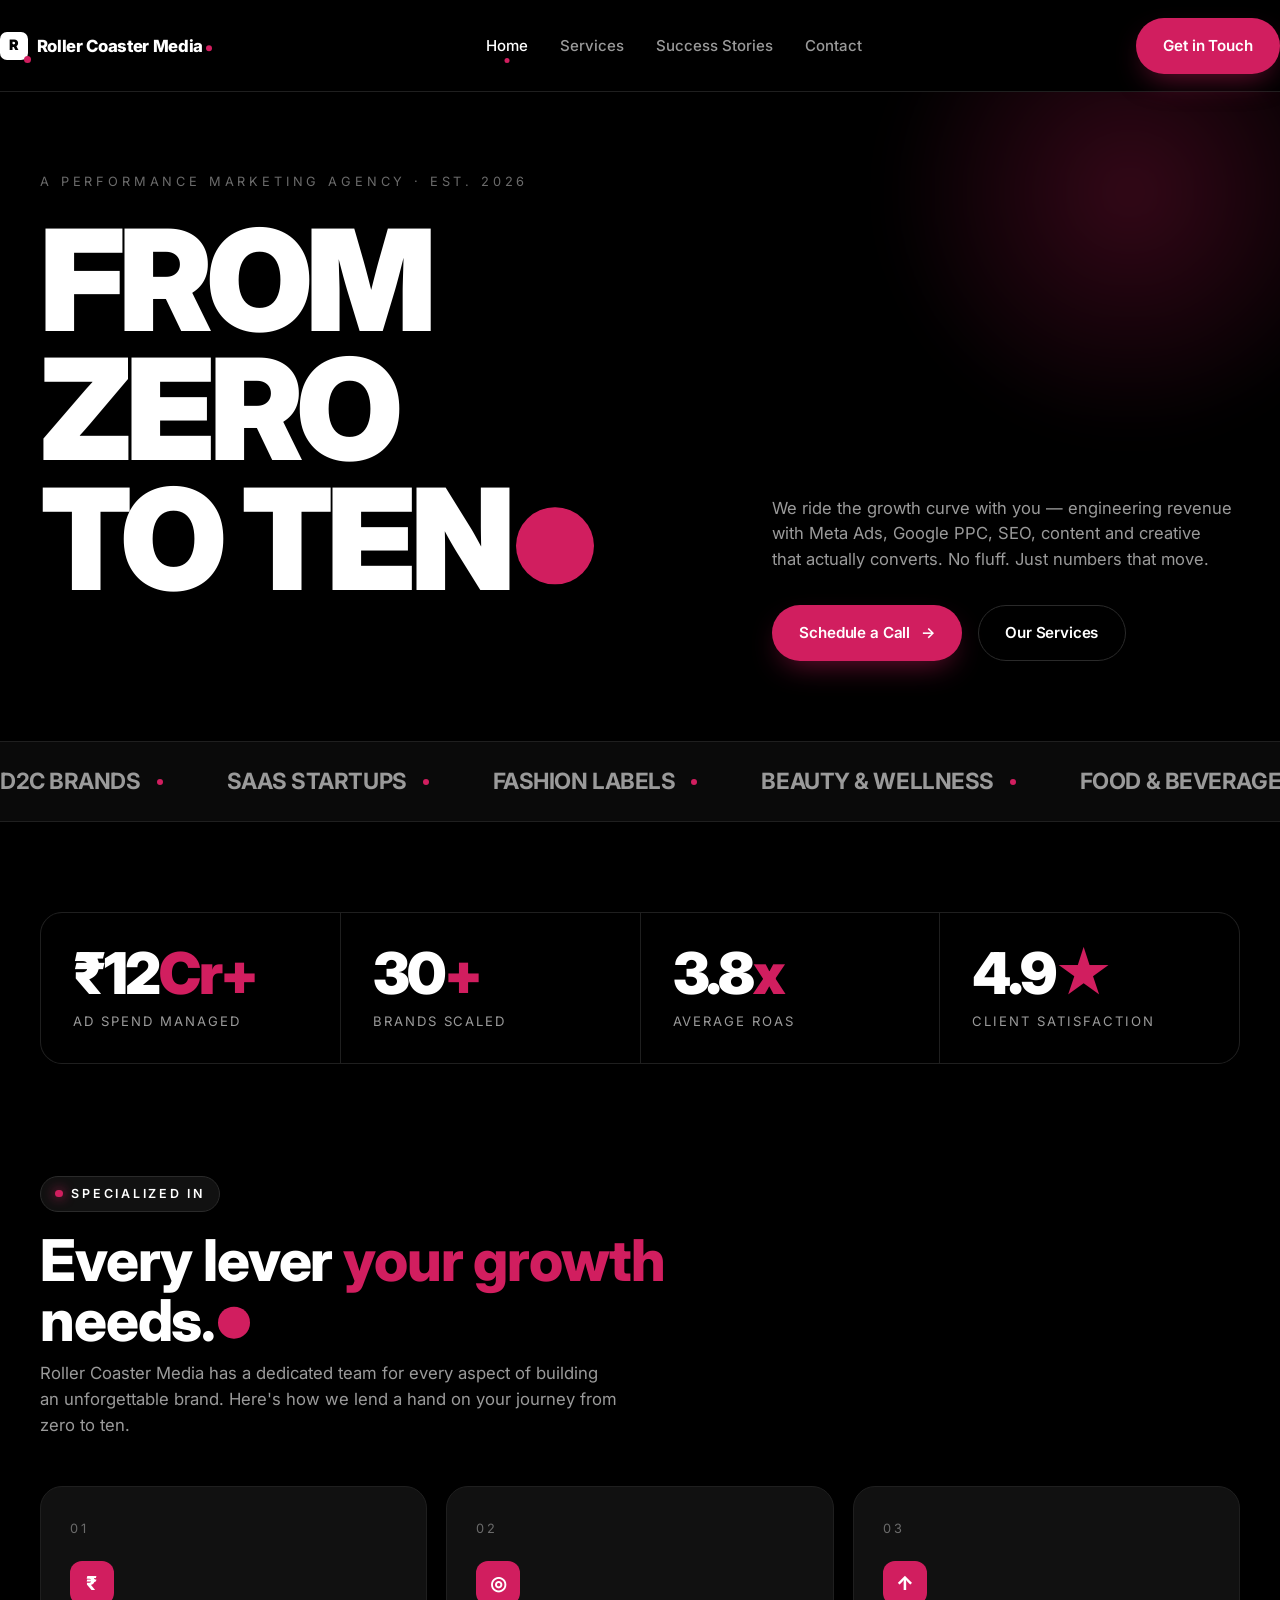
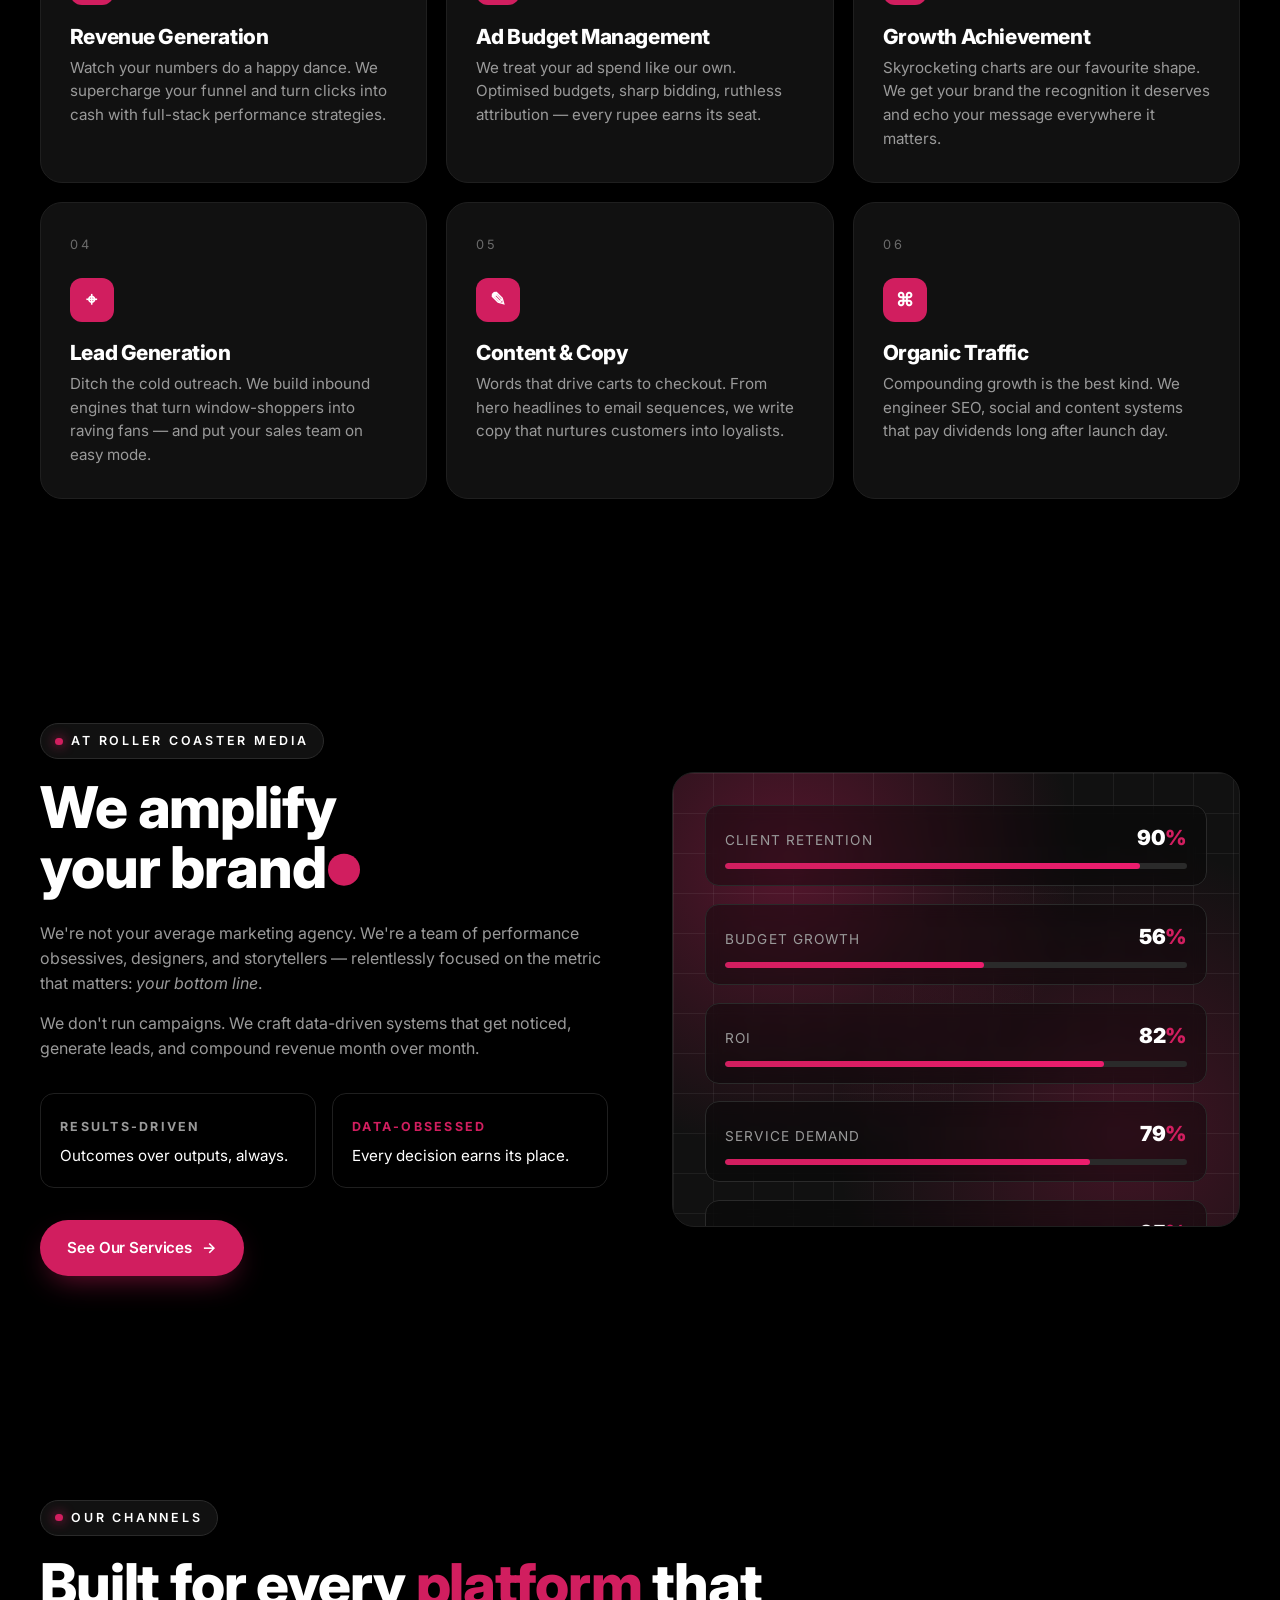
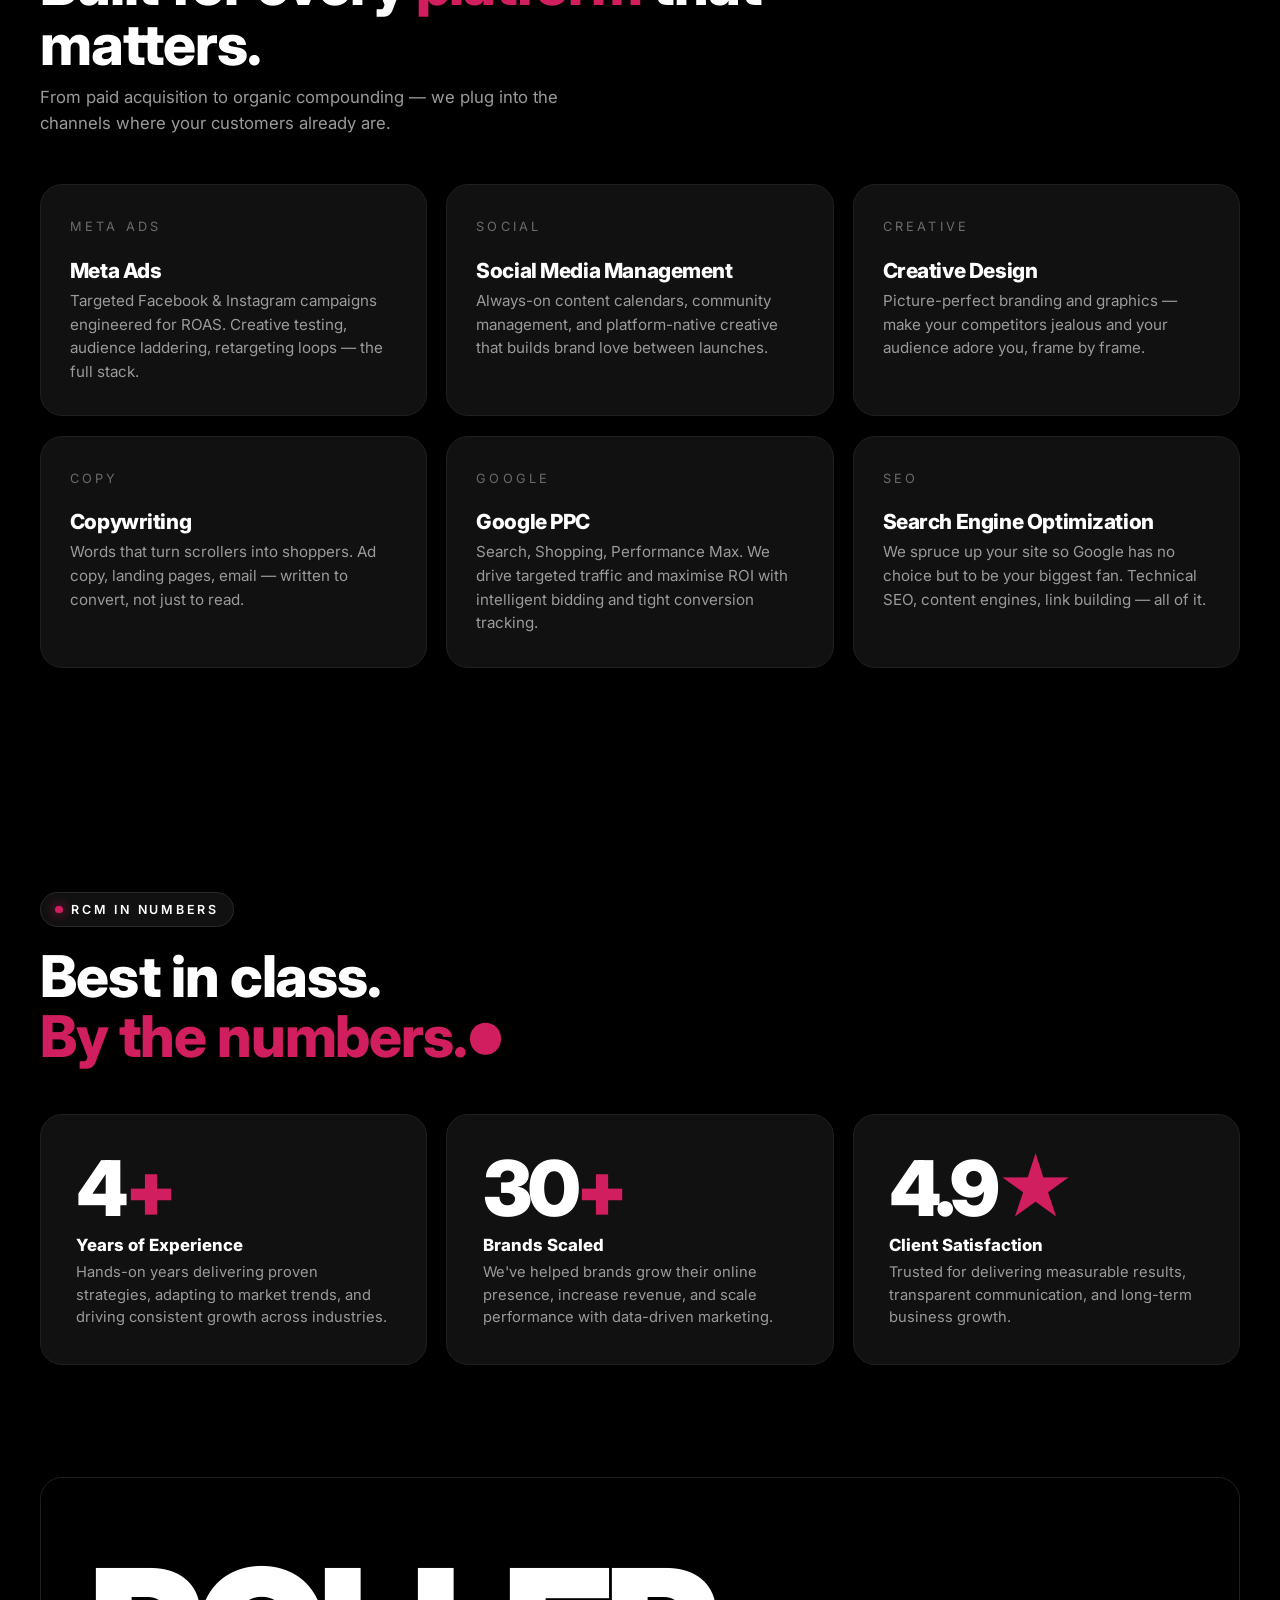
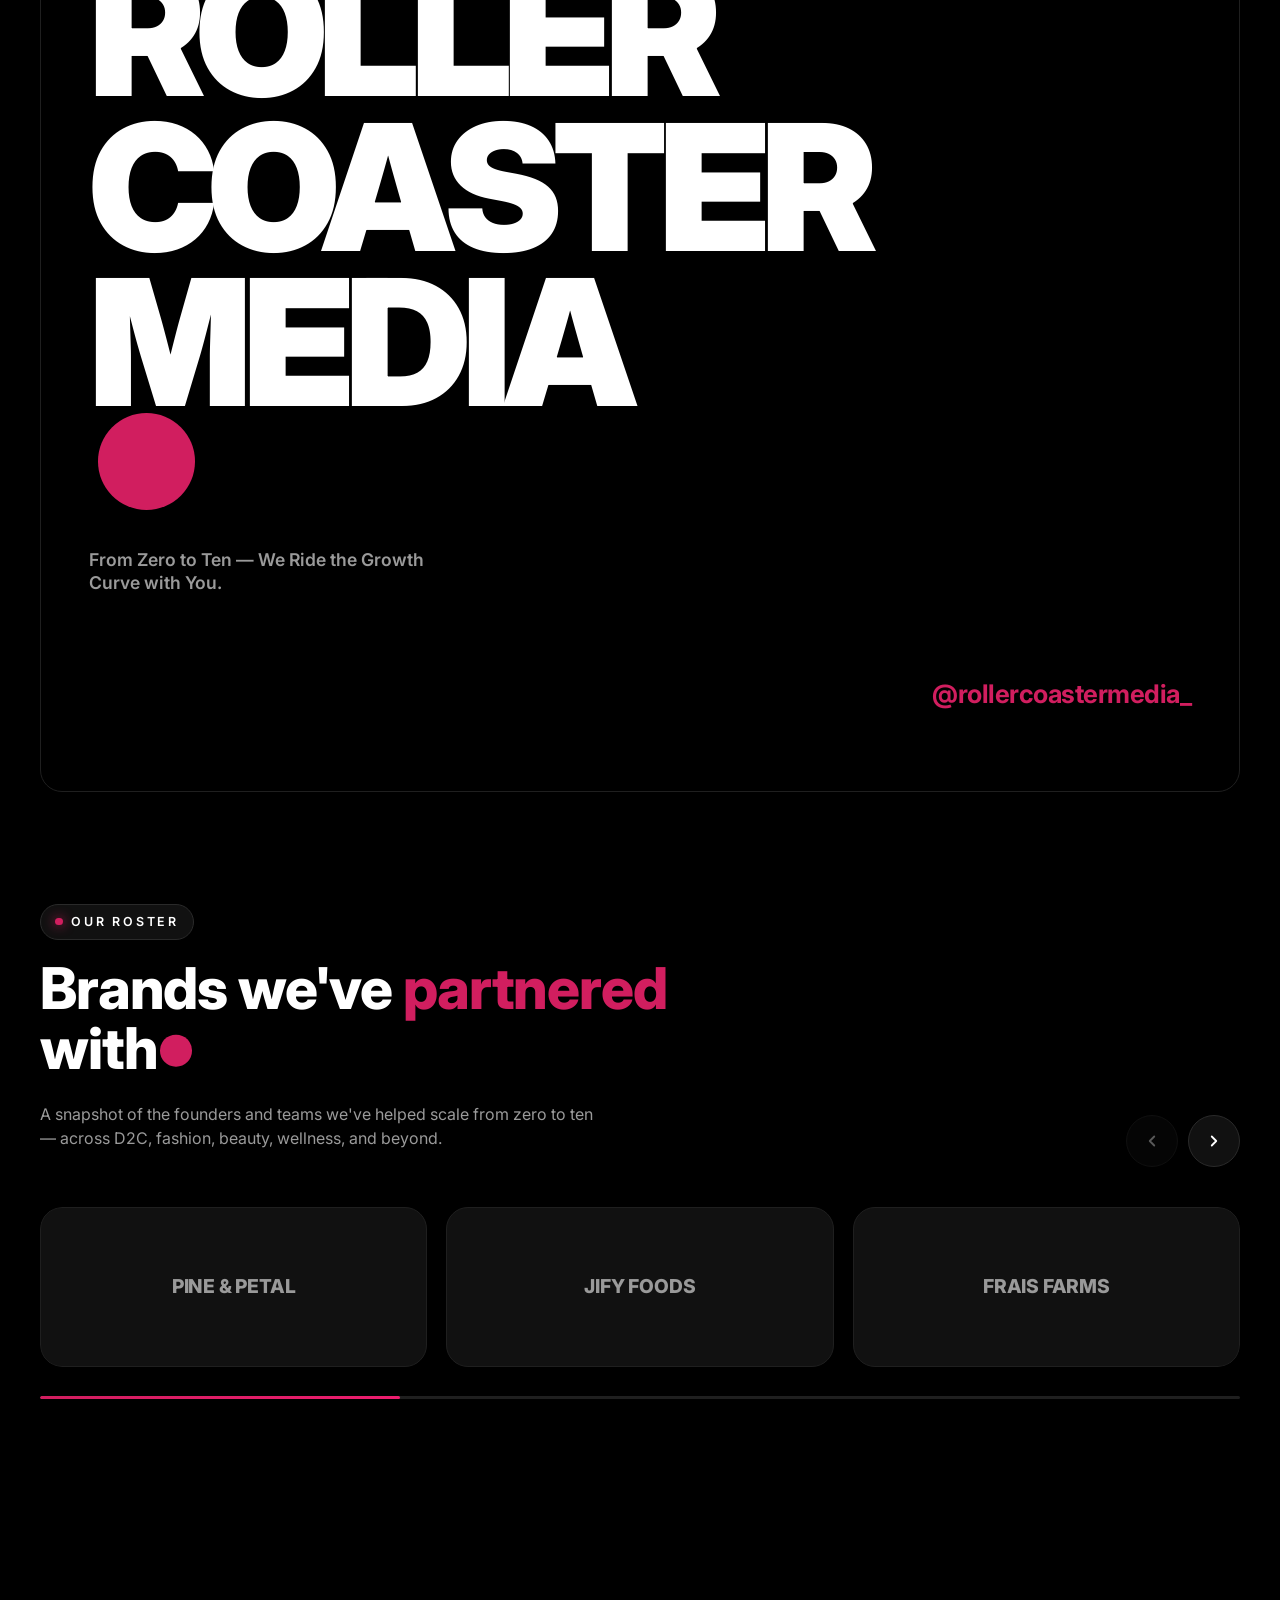
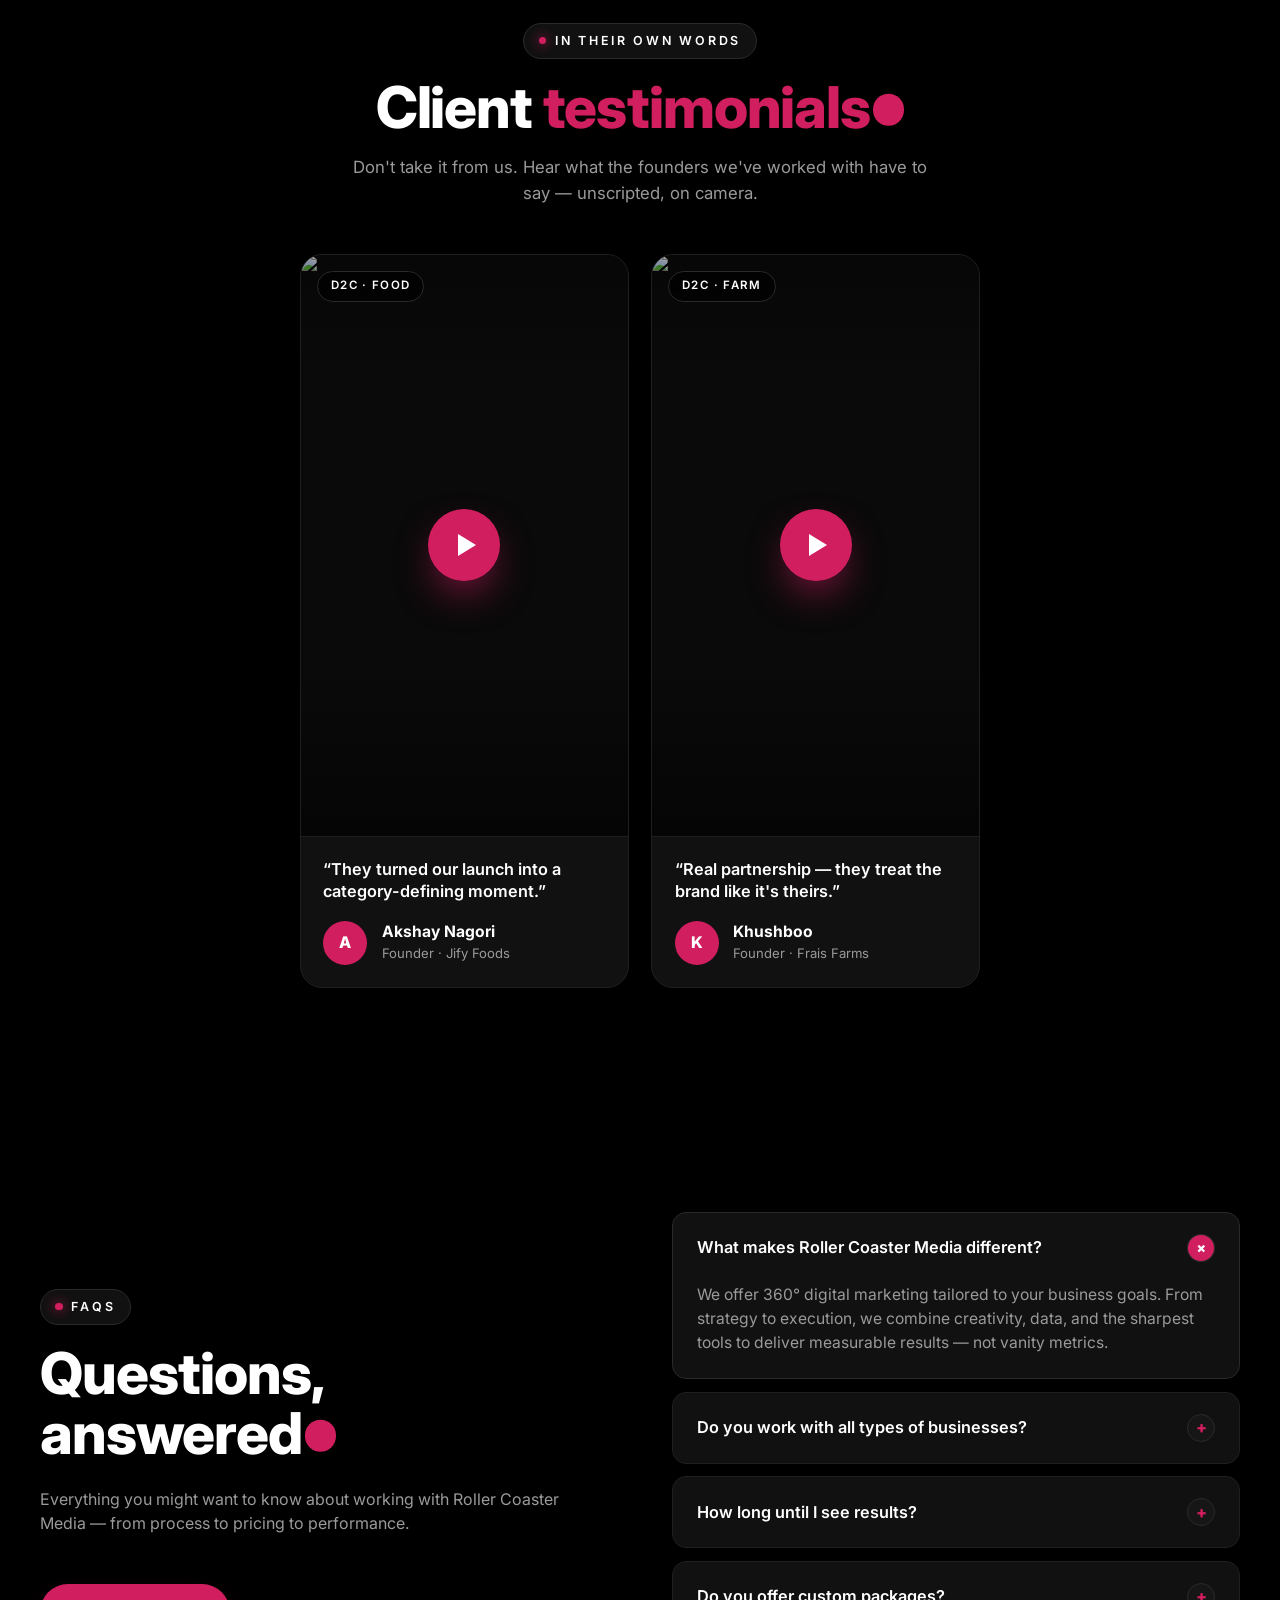
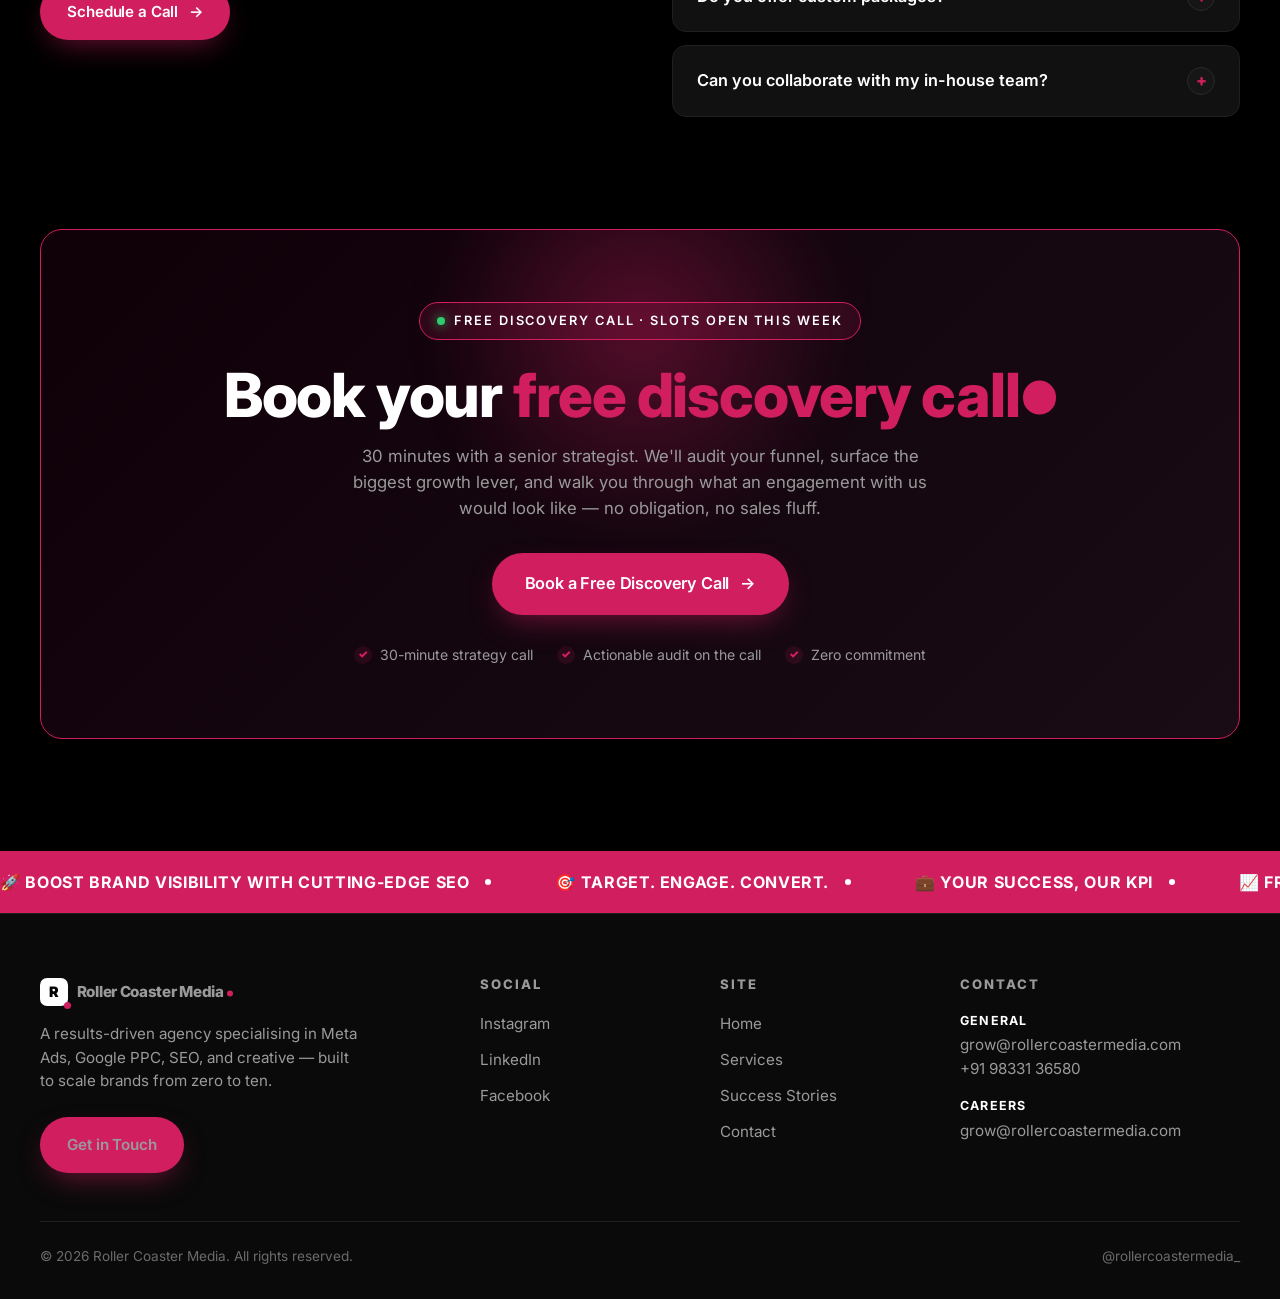
==== index.html @ 8459ca62 "Add files via upload" ====
<!DOCTYPE html>
<html lang="en">
<head>
<meta charset="UTF-8">
<meta name="viewport" content="width=device-width, initial-scale=1.0">
<link rel="icon" href="favicon.ico" sizes="any">
<link rel="icon" href="favicon.svg" type="image/svg+xml">
<link rel="icon" href="favicon-32.png" type="image/png" sizes="32x32">
<link rel="apple-touch-icon" href="apple-touch-icon.png">
<link rel="manifest" href="site.webmanifest">
<meta name="theme-color" content="#000000">
<title>Roller Coaster Media — From Zero to Ten. We Ride the Growth Curve with You.</title>
<meta name="description" content="Roller Coaster Media is a performance-led digital agency. We help brands scale from zero to ten with Meta Ads, Google PPC, SEO, content, and creative.">
<link rel="preconnect" href="https://fonts.googleapis.com">
<link rel="preconnect" href="https://fonts.gstatic.com" crossorigin>
<link href="https://fonts.googleapis.com/css2?family=Inter:wght@400;500;600;700;800;900&display=swap" rel="stylesheet">
<link rel="stylesheet" href="styles.css">
</head>
<body>

<!-- NAV -->
<header class="nav">
    <div class="container nav-inner">
        <a href="index.html" class="brand">
            <span class="mark">R</span>
            <span>Roller Coaster Media<span class="dot" style="background:var(--rcm-magenta);width:6px;height:6px;display:inline-block;border-radius:50%;margin-left:3px;vertical-align:baseline;"></span></span>
        </a>
        <ul class="nav-links">
            <li><a href="index.html" class="active">Home</a></li>
            <li><a href="services.html">Services</a></li>
            <li><a href="blogs.html">Success Stories</a></li>
            <li><a href="contact.html">Contact</a></li>
        </ul>
        <div class="nav-cta">
            <a href="contact.html" class="btn btn-primary">Get in Touch</a>
            <button class="menu-toggle" aria-label="Open menu">
                <svg width="20" height="20" viewBox="0 0 24 24" fill="none" stroke="currentColor" stroke-width="2.2"><path d="M4 7h16M4 12h16M4 17h16"/></svg>
            </button>
        </div>
    </div>
</header>

<!-- HERO -->
<section class="hero">
    <div class="container">
        <p class="hero-tag">A performance marketing agency · est. 2026</p>
        <div class="hero-grid">
            <div>
                <h1>
                    <span class="line">From Zero</span>
                    <span class="line">To Ten<span class="dot"></span></span>
                </h1>
            </div>
            <div>
                <p class="sub">We ride the growth curve with you — engineering revenue with Meta Ads, Google PPC, SEO, content and creative that actually converts. No fluff. Just numbers that move.</p>
                <div class="hero-actions">
                    <a href="contact.html" class="btn btn-primary">Schedule a Call <span class="arrow">→</span></a>
                    <a href="services.html" class="btn btn-ghost">Our Services</a>
                </div>
            </div>
        </div>
    </div>
</section>

<!-- TRUST MARQUEE -->
<div class="marquee">
    <div class="marquee-track">
        <span class="marquee-item">D2C BRANDS</span>
        <span class="marquee-item">SAAS STARTUPS</span>
        <span class="marquee-item">FASHION LABELS</span>
        <span class="marquee-item">BEAUTY & WELLNESS</span>
        <span class="marquee-item">FOOD & BEVERAGE</span>
        <span class="marquee-item">EDTECH</span>
        <span class="marquee-item">FINTECH</span>
        <span class="marquee-item">D2C BRANDS</span>
        <span class="marquee-item">SAAS STARTUPS</span>
        <span class="marquee-item">FASHION LABELS</span>
        <span class="marquee-item">BEAUTY & WELLNESS</span>
        <span class="marquee-item">FOOD & BEVERAGE</span>
        <span class="marquee-item">EDTECH</span>
        <span class="marquee-item">FINTECH</span>
    </div>
</div>

<!-- STAT STRIP -->
<section style="padding-top: clamp(4rem,7vw,6rem); padding-bottom: 0;">
    <div class="container">
        <div class="stats reveal">
            <div class="stat">
                <div class="n">₹12<span class="accent">Cr+</span></div>
                <div class="l">Ad Spend Managed</div>
            </div>
            <div class="stat">
                <div class="n">30<span class="accent">+</span></div>
                <div class="l">Brands Scaled</div>
            </div>
            <div class="stat">
                <div class="n">3.8<span class="accent">x</span></div>
                <div class="l">Average ROAS</div>
            </div>
            <div class="stat">
                <div class="n">4.9<span class="accent">★</span></div>
                <div class="l">Client Satisfaction</div>
            </div>
        </div>
    </div>
</section>

<!-- WHAT WE DO -->
<section>
    <div class="container">
        <div class="section-head reveal">
            <span class="eyebrow">Specialized In</span>
            <h2 style="margin-top: 1.2rem;">Every lever <span class="accent">your growth</span> needs.<span class="dot"></span></h2>
            <p>Roller Coaster Media has a dedicated team for every aspect of building an unforgettable brand. Here's how we lend a hand on your journey from zero to ten.</p>
        </div>
        <div class="cards">
            <div class="card reveal">
                <span class="num">01</span>
                <div class="icon">₹</div>
                <h3>Revenue Generation</h3>
                <p>Watch your numbers do a happy dance. We supercharge your funnel and turn clicks into cash with full-stack performance strategies.</p>
            </div>
            <div class="card reveal">
                <span class="num">02</span>
                <div class="icon">◎</div>
                <h3>Ad Budget Management</h3>
                <p>We treat your ad spend like our own. Optimised budgets, sharp bidding, ruthless attribution — every rupee earns its seat.</p>
            </div>
            <div class="card reveal">
                <span class="num">03</span>
                <div class="icon">↑</div>
                <h3>Growth Achievement</h3>
                <p>Skyrocketing charts are our favourite shape. We get your brand the recognition it deserves and echo your message everywhere it matters.</p>
            </div>
            <div class="card reveal">
                <span class="num">04</span>
                <div class="icon">⌖</div>
                <h3>Lead Generation</h3>
                <p>Ditch the cold outreach. We build inbound engines that turn window-shoppers into raving fans — and put your sales team on easy mode.</p>
            </div>
            <div class="card reveal">
                <span class="num">05</span>
                <div class="icon">✎</div>
                <h3>Content & Copy</h3>
                <p>Words that drive carts to checkout. From hero headlines to email sequences, we write copy that nurtures customers into loyalists.</p>
            </div>
            <div class="card reveal">
                <span class="num">06</span>
                <div class="icon">⌘</div>
                <h3>Organic Traffic</h3>
                <p>Compounding growth is the best kind. We engineer SEO, social and content systems that pay dividends long after launch day.</p>
            </div>
        </div>
    </div>
</section>

<!-- ABOUT / SPLIT -->
<section>
    <div class="container">
        <div class="split">
            <div class="reveal">
                <span class="eyebrow">At Roller Coaster Media</span>
                <h2 style="margin-top: 1.2rem;">We amplify <br>your brand<span class="dot"></span></h2>
                <p>We're not your average marketing agency. We're a team of performance obsessives, designers, and storytellers — relentlessly focused on the metric that matters: <em>your bottom line</em>.</p>
                <p>We don't run campaigns. We craft data-driven systems that get noticed, generate leads, and compound revenue month over month.</p>
                <div style="display:grid;grid-template-columns:1fr 1fr;gap:1rem;margin:2rem 0;">
                    <div style="padding:1.2rem;border:1px solid var(--rcm-border);border-radius:14px;">
                        <strong style="font-size:.78rem;letter-spacing:.18em;color:var(--rcm-text-muted);text-transform:uppercase;">Results-Driven</strong>
                        <p style="margin:.4rem 0 0;font-size:.95rem;color:#fff;">Outcomes over outputs, always.</p>
                    </div>
                    <div style="padding:1.2rem;border:1px solid var(--rcm-border);border-radius:14px;">
                        <strong style="font-size:.78rem;letter-spacing:.18em;color:var(--rcm-magenta);text-transform:uppercase;">Data-Obsessed</strong>
                        <p style="margin:.4rem 0 0;font-size:.95rem;color:#fff;">Every decision earns its place.</p>
                    </div>
                </div>
                <a href="services.html" class="btn btn-primary">See Our Services <span class="arrow">→</span></a>
            </div>
            <div class="split-visual reveal">
                <div class="chart-grid"></div>
                <div class="metrics">
                    <div class="metric">
                        <div class="top"><span class="label">Client Retention</span><span class="val">90<span class="accent">%</span></span></div>
                        <div class="bar"><span style="width:90%;"></span></div>
                    </div>
                    <div class="metric">
                        <div class="top"><span class="label">Budget Growth</span><span class="val">56<span class="accent">%</span></span></div>
                        <div class="bar"><span style="width:56%;"></span></div>
                    </div>
                    <div class="metric">
                        <div class="top"><span class="label">ROI</span><span class="val">82<span class="accent">%</span></span></div>
                        <div class="bar"><span style="width:82%;"></span></div>
                    </div>
                    <div class="metric">
                        <div class="top"><span class="label">Service Demand</span><span class="val">79<span class="accent">%</span></span></div>
                        <div class="bar"><span style="width:79%;"></span></div>
                    </div>
                    <div class="metric">
                        <div class="top"><span class="label">Agency Growth</span><span class="val">65<span class="accent">%</span></span></div>
                        <div class="bar"><span style="width:65%;"></span></div>
                    </div>
                </div>
            </div>
        </div>
    </div>
</section>

<!-- CHANNEL SERVICES -->
<section>
    <div class="container">
        <div class="section-head reveal">
            <span class="eyebrow">Our Channels</span>
            <h2 style="margin-top: 1.2rem;">Built for every <span class="accent">platform</span> that matters.</h2>
            <p>From paid acquisition to organic compounding — we plug into the channels where your customers already are.</p>
        </div>
        <div class="cards">
            <div class="card reveal">
                <span class="num">META ADS</span>
                <h3>Meta Ads</h3>
                <p>Targeted Facebook & Instagram campaigns engineered for ROAS. Creative testing, audience laddering, retargeting loops — the full stack.</p>
            </div>
            <div class="card reveal">
                <span class="num">SOCIAL</span>
                <h3>Social Media Management</h3>
                <p>Always-on content calendars, community management, and platform-native creative that builds brand love between launches.</p>
            </div>
            <div class="card reveal">
                <span class="num">CREATIVE</span>
                <h3>Creative Design</h3>
                <p>Picture-perfect branding and graphics — make your competitors jealous and your audience adore you, frame by frame.</p>
            </div>
            <div class="card reveal">
                <span class="num">COPY</span>
                <h3>Copywriting</h3>
                <p>Words that turn scrollers into shoppers. Ad copy, landing pages, email — written to convert, not just to read.</p>
            </div>
            <div class="card reveal">
                <span class="num">GOOGLE</span>
                <h3>Google PPC</h3>
                <p>Search, Shopping, Performance Max. We drive targeted traffic and maximise ROI with intelligent bidding and tight conversion tracking.</p>
            </div>
            <div class="card reveal">
                <span class="num">SEO</span>
                <h3>Search Engine Optimization</h3>
                <p>We spruce up your site so Google has no choice but to be your biggest fan. Technical SEO, content engines, link building — all of it.</p>
            </div>
        </div>
    </div>
</section>

<!-- BIG NUMBERS -->
<section>
    <div class="container">
        <div class="section-head reveal">
            <span class="eyebrow">RCM in numbers</span>
            <h2 style="margin-top: 1.2rem;">Best in class. <br><span class="accent">By the numbers.</span><span class="dot"></span></h2>
        </div>
        <div class="numbers">
            <div class="number-card reveal">
                <div class="big">4<span class="accent">+</span></div>
                <h4>Years of Experience</h4>
                <p>Hands-on years delivering proven strategies, adapting to market trends, and driving consistent growth across industries.</p>
            </div>
            <div class="number-card reveal">
                <div class="big">30<span class="accent">+</span></div>
                <h4>Brands Scaled</h4>
                <p>We've helped brands grow their online presence, increase revenue, and scale performance with data-driven marketing.</p>
            </div>
            <div class="number-card reveal">
                <div class="big">4.9<span class="accent">★</span></div>
                <h4>Client Satisfaction</h4>
                <p>Trusted for delivering measurable results, transparent communication, and long-term business growth.</p>
            </div>
        </div>
    </div>
</section>

<!-- POSTER ECHO -->
<section style="padding-top:0;">
    <div class="container">
        <div class="poster reveal">
            <h2 class="massive"><span>Roller</span><span>Coaster</span><span>Media<span class="dot"></span></span></h2>
            <p class="tag">From Zero to Ten — We Ride the Growth Curve with You.</p>
            <div class="handle">@rollercoastermedia_</div>
        </div>
    </div>
</section>

<!-- BRANDS WE'VE PARTNERED WITH -->
<section id="clients" style="padding-top:0;">
    <div class="container">
        <div class="slider-header reveal">
            <div>
                <span class="eyebrow">Our roster</span>
                <h2 style="margin-top:1.2rem;">Brands we've <span class="accent">partnered</span> with<span class="dot"></span></h2>
                <p style="max-width: 560px; margin-top: .8rem;">A snapshot of the founders and teams we've helped scale from zero to ten — across D2C, fashion, beauty, wellness, and beyond.</p>
            </div>
            <div class="slider-controls">
                <button class="slider-btn" data-dir="-1" aria-label="Previous brands">
                    <svg width="18" height="18" viewBox="0 0 24 24" fill="none" stroke="currentColor" stroke-width="2.4" stroke-linecap="round" stroke-linejoin="round"><polyline points="15 18 9 12 15 6"></polyline></svg>
                </button>
                <button class="slider-btn" data-dir="1" aria-label="Next brands">
                    <svg width="18" height="18" viewBox="0 0 24 24" fill="none" stroke="currentColor" stroke-width="2.4" stroke-linecap="round" stroke-linejoin="round"><polyline points="9 18 15 12 9 6"></polyline></svg>
                </button>
            </div>
        </div>

        <div class="brand-slider reveal" data-slider>
            <div class="brand-track" data-track>
                <!-- Each slot below = one brand. Swap text for <img src="logos/your-brand.png" alt="Brand"> when you have logo files. -->
                <div class="brand-slot">PINE &amp; PETAL</div>
                <div class="brand-slot">JIFY FOODS</div>
                <div class="brand-slot">FRAIS FARMS</div>
                <div class="brand-slot">WOK &amp; ROLL</div>
                <div class="brand-slot">DANCING COW</div>
                <div class="brand-slot">PURE WIFF</div>
                <div class="brand-slot">WAVE OF WELLNESS</div>
                <div class="brand-slot">KEYA FOODS</div>
                <div class="brand-slot">AGARWAL REALITY</div>
                <div class="brand-slot">KITCHEN &amp; GUPSHUP</div>
            </div>
        </div>

        <div class="slider-progress reveal" data-progress>
            <span class="slider-progress-bar" data-progress-bar></span>
        </div>
    </div>
</section>

<!-- VIDEO TESTIMONIALS -->
<section id="testimonials">
    <div class="container">
        <div class="section-head reveal" style="text-align:center; margin: 0 auto 3rem;">
            <span class="eyebrow">In their own words</span>
            <h2 style="margin-top:1.2rem;">Client <span class="accent">testimonials</span><span class="dot"></span></h2>
            <p style="margin: 1rem auto 0;">Don't take it from us. Hear what the founders we've worked with have to say — unscripted, on camera.</p>
        </div>

        <div class="testimonials-grid two">
            <article class="video-card reveal">
                <div class="video-thumb" data-video="https://www.youtube.com/embed/LvvWlULjHuw?autoplay=1&amp;rel=0" role="button" tabindex="0" aria-label="Play testimonial from Akshay Nagori">
                    <img class="video-thumb-img" src="https://img.youtube.com/vi/LvvWlULjHuw/maxresdefault.jpg" onerror="this.onerror=null;this.src='https://img.youtube.com/vi/LvvWlULjHuw/hqdefault.jpg';" alt="Akshay Nagori testimonial" loading="lazy">
                    <span class="video-tag">D2C · Food</span>
                    <button class="play-btn" aria-label="Play video"></button>
                </div>
                <div class="video-body">
                    <p class="video-quote">“They turned our launch into a category-defining moment.”</p>
                    <div class="video-meta">
                        <div class="avatar">A</div>
                        <div>
                            <div class="name">Akshay Nagori</div>
                            <div class="role">Founder · Jify Foods</div>
                        </div>
                    </div>
                </div>
            </article>

            <article class="video-card reveal">
                <div class="video-thumb" data-video="https://www.youtube.com/embed/uJOY891HjmE?autoplay=1&amp;rel=0" role="button" tabindex="0" aria-label="Play testimonial from Khushboo">
                    <img class="video-thumb-img" src="https://img.youtube.com/vi/uJOY891HjmE/maxresdefault.jpg" onerror="this.onerror=null;this.src='https://img.youtube.com/vi/uJOY891HjmE/hqdefault.jpg';" alt="Khushboo testimonial" loading="lazy">
                    <span class="video-tag">D2C · Farm</span>
                    <button class="play-btn" aria-label="Play video"></button>
                </div>
                <div class="video-body">
                    <p class="video-quote">“Real partnership — they treat the brand like it's theirs.”</p>
                    <div class="video-meta">
                        <div class="avatar">K</div>
                        <div>
                            <div class="name">Khushboo</div>
                            <div class="role">Founder · Frais Farms</div>
                        </div>
                    </div>
                </div>
            </article>
        </div>
    </div>
</section>

<!-- FAQ -->
<section>
    <div class="container">
        <div class="split">
            <div class="reveal">
                <span class="eyebrow">FAQs</span>
                <h2 style="margin-top:1.2rem;">Questions, <br>answered<span class="dot"></span></h2>
                <p>Everything you might want to know about working with Roller Coaster Media — from process to pricing to performance.</p>
                <a href="contact.html" class="btn btn-primary mt-md">Schedule a Call <span class="arrow">→</span></a>
            </div>
            <div class="faq-list reveal">
                <details class="faq" open>
                    <summary>What makes Roller Coaster Media different?</summary>
                    <div class="body">We offer 360° digital marketing tailored to your business goals. From strategy to execution, we combine creativity, data, and the sharpest tools to deliver measurable results — not vanity metrics.</div>
                </details>
                <details class="faq">
                    <summary>Do you work with all types of businesses?</summary>
                    <div class="body">Yes. Startups, SMEs, and established enterprises across D2C, SaaS, fashion, beauty, food, fintech, and beyond. Every engagement starts with a custom strategy for your stage and category.</div>
                </details>
                <details class="faq">
                    <summary>How long until I see results?</summary>
                    <div class="body">Paid channels (Meta, Google) show traction within days. SEO and organic compounding usually need 3–6 months. We set expectations honestly during onboarding — and report on both in week one.</div>
                </details>
                <details class="faq">
                    <summary>Do you offer custom packages?</summary>
                    <div class="body">Always. We don't believe in one-size-fits-all. Our team audits your business goals, budget, and audience before designing a plan you'd actually be excited to sign.</div>
                </details>
                <details class="faq">
                    <summary>Can you collaborate with my in-house team?</summary>
                    <div class="body">Absolutely. We frequently fill skill gaps, lead strategy, or run specific channels alongside in-house marketing teams. Smooth handoffs, shared dashboards, no ego.</div>
                </details>
            </div>
        </div>
    </div>
</section>

<!-- CALENDLY BOOKING BAND -->
<section id="book-a-call" style="padding-top:0;">
    <div class="container">
        <div class="calendly-band reveal">
            <span class="label">Free discovery call · Slots open this week</span>
            <h2>Book your <span class="accent">free discovery call</span><span class="dot"></span></h2>
            <p class="sub">30 minutes with a senior strategist. We'll audit your funnel, surface the biggest growth lever, and walk you through what an engagement with us would look like — no obligation, no sales fluff.</p>
            <a href="contact.html"
               class="btn btn-primary"
               style="padding:1.1rem 2rem;font-size:1.02rem;">
                Book a Free Discovery Call <span class="arrow">→</span>
            </a>
            <div class="perks">
                <div>30-minute strategy call</div>
                <div>Actionable audit on the call</div>
                <div>Zero commitment</div>
            </div>
        </div>
    </div>
</section>

<!-- TICKER -->
<div class="ticker marquee">
    <div class="marquee-track">
        <span class="marquee-item">🚀 BOOST BRAND VISIBILITY WITH CUTTING-EDGE SEO</span>
        <span class="marquee-item">🎯 TARGET. ENGAGE. CONVERT.</span>
        <span class="marquee-item">💼 YOUR SUCCESS, OUR KPI</span>
        <span class="marquee-item">📈 FROM ZERO TO TEN</span>
        <span class="marquee-item">🚀 BOOST BRAND VISIBILITY WITH CUTTING-EDGE SEO</span>
        <span class="marquee-item">🎯 TARGET. ENGAGE. CONVERT.</span>
        <span class="marquee-item">💼 YOUR SUCCESS, OUR KPI</span>
        <span class="marquee-item">📈 FROM ZERO TO TEN</span>
    </div>
</div>

<!-- FOOTER -->
<footer class="footer">
    <div class="container">
        <div class="footer-grid">
            <div class="brand-block">
                <a href="index.html" class="brand">
                    <span class="mark">R</span>
                    <span>Roller Coaster Media<span class="dot" style="background:var(--rcm-magenta);width:6px;height:6px;display:inline-block;border-radius:50%;margin-left:3px;"></span></span>
                </a>
                <p>A results-driven agency specialising in Meta Ads, Google PPC, SEO, and creative — built to scale brands from zero to ten.</p>
                <a href="contact.html" class="btn btn-primary">Get in Touch</a>
            </div>
            <div>
                <h4>Social</h4>
                <ul>
                    <li><a href="https://www.instagram.com/rollercoastermedia_?utm_source=ig_web_button_share_sheet&amp;igsh=ZDNlZDc0MzIxNw==" target="_blank" rel="noopener">Instagram</a></li>
                    <li><a href="https://www.linkedin.com/company/roller-coaster-media/?viewAsMember=true" target="_blank" rel="noopener">LinkedIn</a></li>
                    <li><a href="https://www.facebook.com/profile.php?id=61573423359016" target="_blank" rel="noopener">Facebook</a></li>
                </ul>
            </div>
            <div>
                <h4>Site</h4>
                <ul>
                    <li><a href="index.html">Home</a></li>
                    <li><a href="services.html">Services</a></li>
                    <li><a href="blogs.html">Success Stories</a></li>
                    <li><a href="contact.html">Contact</a></li>
                </ul>
            </div>
            <div>
                <h4>Contact</h4>
                <div class="contact-item">
                    <strong>General</strong>
                    <a href="mailto:grow@rollercoastermedia.com">grow@rollercoastermedia.com</a><br><a href="tel:+919833136580">+91 98331 36580</a>
                </div>
                <div class="contact-item" style="margin-top:1rem;">
                    <strong>Careers</strong>
                    <a href="mailto:grow@rollercoastermedia.com">grow@rollercoastermedia.com</a>
                </div>
            </div>
        </div>
        <div class="footer-bottom">
            <div>© <span data-year>2026</span> Roller Coaster Media. All rights reserved.</div>
            <div>@rollercoastermedia_</div>
        </div>
    </div>
</footer>

<script src="script.js"></script>
</body>
</html>
---- styles.css ----
/* ============================================
   ROLLER COASTER MEDIA — Brand stylesheet
   Palette: Pure black + crisp white + magenta dot accent
   Type:    Bold sans-serif (Inter / system stack)
   ============================================ */

/* ---------- DESIGN TOKENS ---------- */
:root {
    --rcm-black: #000000;
    --rcm-off-black: #0a0a0a;
    --rcm-surface: #111111;
    --rcm-surface-2: #161616;
    --rcm-border: #1f1f1f;
    --rcm-border-strong: #2a2a2a;
    --rcm-text: #ffffff;
    --rcm-text-muted: #9a9a9a;
    --rcm-text-dim: #6b6b6b;
    --rcm-magenta: #d11e5f;
    --rcm-magenta-bright: #ec1d6e;
    --rcm-magenta-soft: rgba(209, 30, 95, 0.12);

    --max-w: 1280px;
    --gutter: clamp(1.25rem, 4vw, 2.5rem);

    --radius-sm: 6px;
    --radius: 14px;
    --radius-lg: 22px;
    --radius-pill: 999px;

    --ease: cubic-bezier(.2, .8, .2, 1);

    --font-sans: 'Inter', -apple-system, BlinkMacSystemFont, "Segoe UI",
        Roboto, Helvetica, Arial, sans-serif;
}

/* ---------- RESET ---------- */
*, *::before, *::after { box-sizing: border-box; }
html { -webkit-text-size-adjust: 100%; scroll-behavior: smooth; }
body {
    margin: 0;
    background: var(--rcm-black);
    color: var(--rcm-text);
    font-family: var(--font-sans);
    font-size: 16px;
    line-height: 1.55;
    -webkit-font-smoothing: antialiased;
    -moz-osx-font-smoothing: grayscale;
    overflow-x: hidden;
}
img, svg { max-width: 100%; display: block; }
a { color: inherit; text-decoration: none; }
button { font: inherit; cursor: pointer; }
input, textarea, select { font: inherit; color: inherit; }

/* ---------- TYPOGRAPHY ---------- */
h1, h2, h3, h4 {
    margin: 0 0 .4em;
    font-weight: 800;
    letter-spacing: -0.02em;
    line-height: 1.04;
}
h1 { font-size: clamp(2.6rem, 7vw, 6rem); }
h2 { font-size: clamp(2rem, 4.5vw, 3.6rem); }
h3 { font-size: clamp(1.35rem, 2.2vw, 1.8rem); }
h4 { font-size: 1.1rem; letter-spacing: 0; }
p  { margin: 0 0 1em; color: var(--rcm-text-muted); }

.eyebrow {
    display: inline-flex;
    align-items: center;
    gap: .55rem;
    font-size: .78rem;
    font-weight: 600;
    letter-spacing: .22em;
    text-transform: uppercase;
    color: var(--rcm-text);
    padding: .45rem .9rem;
    border: 1px solid var(--rcm-border-strong);
    border-radius: var(--radius-pill);
    background: var(--rcm-surface);
}
.eyebrow::before {
    content: "";
    width: .45rem; height: .45rem;
    border-radius: 50%;
    background: var(--rcm-magenta);
    box-shadow: 0 0 12px var(--rcm-magenta);
}

/* Magenta dot — signature brand mark */
.dot {
    display: inline-block;
    width: .55em; height: .55em;
    background: var(--rcm-magenta);
    border-radius: 50%;
    vertical-align: baseline;
    margin-left: .05em;
    transform: translateY(-.04em);
}
.accent { color: var(--rcm-magenta); }

/* ---------- LAYOUT ---------- */
.container {
    max-width: var(--max-w);
    margin: 0 auto;
    padding: 0 var(--gutter);
}
section { padding: clamp(4rem, 9vw, 7rem) 0; position: relative; }
.section-head { max-width: 760px; margin-bottom: 3rem; }
.section-head h2 { margin-bottom: .6rem; }
.section-head p { font-size: 1.05rem; max-width: 580px; }

/* ---------- BUTTONS ---------- */
.btn {
    display: inline-flex;
    align-items: center;
    justify-content: center;
    gap: .65rem;
    padding: .95rem 1.65rem;
    border-radius: var(--radius-pill);
    font-weight: 600;
    font-size: .95rem;
    letter-spacing: -0.01em;
    border: 1px solid transparent;
    transition: transform .25s var(--ease), background .25s, color .25s, border-color .25s;
    white-space: nowrap;
}
.btn:hover { transform: translateY(-2px); }
.btn-primary {
    background: var(--rcm-magenta);
    color: #fff;
    box-shadow: 0 12px 30px -10px rgba(209, 30, 95, .55);
}
.btn-primary:hover { background: var(--rcm-magenta-bright); }
.btn-ghost {
    background: transparent;
    color: var(--rcm-text);
    border-color: var(--rcm-border-strong);
}
.btn-ghost:hover { background: #fff; color: var(--rcm-black); border-color: #fff; }
.btn-white { background: #fff; color: var(--rcm-black); }
.btn-white:hover { background: var(--rcm-magenta); color: #fff; }
.btn .arrow { transition: transform .25s var(--ease); }
.btn:hover .arrow { transform: translateX(4px); }

/* ---------- NAVBAR ---------- */
.nav {
    position: sticky;
    top: 0; z-index: 80;
    background: rgba(0, 0, 0, .75);
    backdrop-filter: blur(14px);
    -webkit-backdrop-filter: blur(14px);
    border-bottom: 1px solid var(--rcm-border);
}
.nav-inner {
    display: flex;
    align-items: center;
    justify-content: space-between;
    padding: 1.1rem 0;
}
.brand {
    display: inline-flex;
    align-items: center;
    gap: .55rem;
    font-weight: 800;
    font-size: 1.05rem;
    letter-spacing: -0.02em;
}
.brand .mark {
    width: 28px; height: 28px;
    background: #fff;
    color: var(--rcm-black);
    border-radius: 7px;
    display: grid; place-items: center;
    font-size: .9rem;
    font-weight: 900;
    position: relative;
}
.brand .mark::after {
    content: "";
    position: absolute;
    width: 7px; height: 7px;
    background: var(--rcm-magenta);
    border-radius: 50%;
    right: -3px; bottom: -3px;
}
.nav-links {
    display: flex; gap: 2rem;
    list-style: none; margin: 0; padding: 0;
}
.nav-links a {
    font-size: .94rem;
    color: var(--rcm-text-muted);
    font-weight: 500;
    position: relative;
    transition: color .2s;
}
.nav-links a:hover,
.nav-links a.active { color: #fff; }
.nav-links a.active::after {
    content: "";
    position: absolute;
    left: 50%; bottom: -8px;
    width: 5px; height: 5px;
    background: var(--rcm-magenta);
    border-radius: 50%;
    transform: translateX(-50%);
}
.nav-cta { display: inline-flex; align-items: center; gap: .8rem; }
.menu-toggle {
    display: none;
    background: transparent;
    border: 1px solid var(--rcm-border-strong);
    border-radius: 10px;
    width: 42px; height: 42px;
    place-items: center;
    color: #fff;
}

@media (max-width: 880px) {
    .nav-links {
        position: fixed;
        inset: 64px 0 auto 0;
        flex-direction: column;
        background: var(--rcm-black);
        padding: 1.5rem var(--gutter) 2rem;
        gap: 1.2rem;
        border-bottom: 1px solid var(--rcm-border);
        transform: translateY(-110%);
        visibility: hidden;
        transition: transform .35s var(--ease), visibility .35s;
    }
    .nav-links.open { transform: translateY(0); visibility: visible; }
    .nav-links a { font-size: 1.1rem; color: #fff; }
    .menu-toggle { display: grid; }
    .nav-cta .btn { display: none; }
}

/* ---------- HERO (big poster type) ---------- */
.hero {
    padding-top: clamp(3rem, 7vw, 5rem);
    padding-bottom: clamp(3rem, 7vw, 5rem);
    position: relative;
    overflow: hidden;
}
.hero::before {
    content: "";
    position: absolute;
    width: 700px; height: 700px;
    background: radial-gradient(closest-side, rgba(209, 30, 95, .25), transparent 70%);
    top: -250px; right: -200px;
    filter: blur(20px);
    pointer-events: none;
}
.hero-grid {
    display: grid;
    grid-template-columns: 1.4fr 1fr;
    gap: clamp(2rem, 6vw, 5rem);
    align-items: end;
}
.hero h1 {
    font-size: clamp(3rem, 11vw, 9rem);
    font-weight: 900;
    text-transform: uppercase;
    letter-spacing: -0.04em;
    line-height: .92;
}
.hero h1 span.line { display: block; }
.hero .sub {
    font-size: clamp(1rem, 1.3vw, 1.15rem);
    color: var(--rcm-text-muted);
    max-width: 460px;
    margin: 0 0 2rem;
}
.hero-tag {
    font-size: .8rem;
    letter-spacing: .3em;
    text-transform: uppercase;
    color: var(--rcm-text-dim);
    margin-bottom: 1.5rem;
}
.hero-actions { display: flex; gap: 1rem; flex-wrap: wrap; }

@media (max-width: 880px) {
    .hero-grid { grid-template-columns: 1fr; }
}

/* ---------- MARQUEE TRUST STRIP ---------- */
.marquee {
    border-block: 1px solid var(--rcm-border);
    background: var(--rcm-off-black);
    padding: 1.4rem 0;
    overflow: hidden;
}
.marquee-track {
    display: flex;
    gap: 4rem;
    white-space: nowrap;
    animation: scroll 35s linear infinite;
    width: max-content;
}
.marquee-item {
    font-weight: 700;
    font-size: 1.4rem;
    letter-spacing: -0.02em;
    color: var(--rcm-text-muted);
    display: inline-flex;
    align-items: center;
    gap: 1rem;
}
.marquee-item::after {
    content: "";
    width: 6px; height: 6px;
    background: var(--rcm-magenta);
    border-radius: 50%;
    display: inline-block;
}
@keyframes scroll {
    from { transform: translateX(0); }
    to   { transform: translateX(-50%); }
}

/* ---------- STAT STRIP ---------- */
.stats {
    display: grid;
    grid-template-columns: repeat(4, 1fr);
    gap: 1px;
    background: var(--rcm-border);
    border: 1px solid var(--rcm-border);
    border-radius: var(--radius-lg);
    overflow: hidden;
}
.stat {
    background: var(--rcm-black);
    padding: 2rem;
}
.stat .n {
    font-size: clamp(2.4rem, 4.5vw, 3.6rem);
    font-weight: 900;
    letter-spacing: -0.04em;
    line-height: 1;
    margin: 0 0 .5rem;
}
.stat .n .dot { width: .25em; height: .25em; vertical-align: middle; }
.stat .l {
    font-size: .82rem;
    letter-spacing: .15em;
    text-transform: uppercase;
    color: var(--rcm-text-muted);
}
@media (max-width: 720px) {
    .stats { grid-template-columns: repeat(2, 1fr); }
}

/* ---------- SERVICE CARDS ---------- */
.cards {
    display: grid;
    grid-template-columns: repeat(3, 1fr);
    gap: 1.2rem;
}
@media (max-width: 980px) { .cards { grid-template-columns: repeat(2, 1fr); } }
@media (max-width: 640px) { .cards { grid-template-columns: 1fr; } }

.card {
    background: var(--rcm-surface);
    border: 1px solid var(--rcm-border);
    border-radius: var(--radius-lg);
    padding: 2rem 1.8rem;
    position: relative;
    overflow: hidden;
    transition: border-color .3s var(--ease), transform .3s var(--ease);
}
.card:hover {
    border-color: var(--rcm-magenta);
    transform: translateY(-4px);
}
.card::before {
    content: "";
    position: absolute;
    width: 220px; height: 220px;
    background: var(--rcm-magenta-soft);
    border-radius: 50%;
    top: -120px; right: -120px;
    filter: blur(40px);
    opacity: 0;
    transition: opacity .35s;
}
.card:hover::before { opacity: 1; }
.card .num {
    font-size: .8rem;
    letter-spacing: .25em;
    color: var(--rcm-text-dim);
    margin-bottom: 1.4rem;
    display: block;
}
.card .icon {
    width: 44px; height: 44px;
    background: var(--rcm-magenta);
    border-radius: 12px;
    display: grid; place-items: center;
    color: #fff;
    margin-bottom: 1.3rem;
    font-size: 1.2rem;
    font-weight: 800;
}
.card h3 { margin-bottom: .5rem; font-size: 1.3rem; }
.card p  { font-size: .95rem; margin: 0; }

/* ---------- BIG SPLIT SECTION ---------- */
.split {
    display: grid;
    grid-template-columns: 1fr 1fr;
    gap: clamp(2rem, 5vw, 4rem);
    align-items: center;
}
@media (max-width: 880px) { .split { grid-template-columns: 1fr; } }
.split-visual {
    position: relative;
    border-radius: var(--radius-lg);
    overflow: hidden;
    border: 1px solid var(--rcm-border);
    aspect-ratio: 5/4;
    background:
        radial-gradient(circle at 20% 20%, rgba(209, 30, 95, .35), transparent 50%),
        radial-gradient(circle at 80% 80%, rgba(209, 30, 95, .25), transparent 50%),
        var(--rcm-surface);
    display: grid; place-items: center;
    padding: 2rem;
}
.chart-grid {
    width: 100%; height: 100%;
    background-image:
        linear-gradient(rgba(255,255,255,.06) 1px, transparent 1px),
        linear-gradient(90deg, rgba(255,255,255,.06) 1px, transparent 1px);
    background-size: 40px 40px;
    position: absolute; inset: 0;
}

/* ---------- METRIC BARS ---------- */
.metrics { display: flex; flex-direction: column; gap: 1.1rem; width: 100%; position: relative; z-index: 2; }
.metric { background: rgba(0,0,0,.35); border: 1px solid var(--rcm-border-strong); padding: 1rem 1.2rem; border-radius: var(--radius); backdrop-filter: blur(8px); }
.metric .top { display: flex; justify-content: space-between; align-items: baseline; margin-bottom: .55rem; }
.metric .top .label { color: var(--rcm-text-muted); font-size: .85rem; letter-spacing: .08em; text-transform: uppercase; }
.metric .top .val { font-weight: 900; font-size: 1.3rem; letter-spacing: -0.02em; }
.metric .top .val .accent { color: var(--rcm-magenta); }
.bar { height: 6px; background: var(--rcm-border-strong); border-radius: 99px; overflow: hidden; position: relative; }
.bar > span { display: block; height: 100%; background: linear-gradient(90deg, var(--rcm-magenta), var(--rcm-magenta-bright)); border-radius: 99px; transform-origin: left; animation: grow 1.6s var(--ease) both; }
@keyframes grow { from { transform: scaleX(0); } to { transform: scaleX(1); } }

/* ---------- FAQ ---------- */
.faq-list { display: flex; flex-direction: column; gap: .8rem; }
.faq {
    background: var(--rcm-surface);
    border: 1px solid var(--rcm-border);
    border-radius: var(--radius);
    padding: 0;
    overflow: hidden;
    transition: border-color .25s;
}
.faq:hover, .faq[open] { border-color: var(--rcm-border-strong); }
.faq summary {
    list-style: none;
    cursor: pointer;
    padding: 1.3rem 1.5rem;
    display: flex;
    justify-content: space-between;
    align-items: center;
    gap: 1rem;
    font-weight: 600;
    font-size: 1.02rem;
}
.faq summary::-webkit-details-marker { display: none; }
.faq summary::after {
    content: "+";
    width: 28px; height: 28px;
    border-radius: 50%;
    background: var(--rcm-surface-2);
    border: 1px solid var(--rcm-border-strong);
    display: grid; place-items: center;
    font-weight: 800;
    color: var(--rcm-magenta);
    transition: transform .3s var(--ease), background .25s;
    flex-shrink: 0;
}
.faq[open] summary::after { transform: rotate(45deg); background: var(--rcm-magenta); color: #fff; }
.faq .body { padding: 0 1.5rem 1.4rem; color: var(--rcm-text-muted); font-size: .98rem; }

/* ---------- FORM ---------- */
.form {
    background: var(--rcm-surface);
    border: 1px solid var(--rcm-border);
    border-radius: var(--radius-lg);
    padding: clamp(1.5rem, 4vw, 2.5rem);
}
.form .row { display: grid; grid-template-columns: 1fr 1fr; gap: 1rem; margin-bottom: 1rem; }
@media (max-width: 640px) { .form .row { grid-template-columns: 1fr; } }
.form label {
    display: block;
    font-size: .78rem;
    letter-spacing: .12em;
    text-transform: uppercase;
    color: var(--rcm-text-muted);
    margin-bottom: .4rem;
}
.form input, .form textarea, .form select {
    width: 100%;
    background: var(--rcm-black);
    border: 1px solid var(--rcm-border-strong);
    color: #fff;
    padding: .9rem 1rem;
    border-radius: var(--radius);
    transition: border-color .25s;
    font-size: 1rem;
}
.form input:focus, .form textarea:focus, .form select:focus {
    outline: none;
    border-color: var(--rcm-magenta);
}
.form textarea { min-height: 130px; resize: vertical; }
.form .field { margin-bottom: 1rem; }

/* ---------- BLOG CARDS ---------- */
.blogs-grid {
    display: grid;
    grid-template-columns: repeat(3, 1fr);
    gap: 1.5rem;
}
@media (max-width: 880px) { .blogs-grid { grid-template-columns: repeat(2, 1fr); } }
@media (max-width: 600px) { .blogs-grid { grid-template-columns: 1fr; } }
.blog-card {
    background: var(--rcm-surface);
    border: 1px solid var(--rcm-border);
    border-radius: var(--radius-lg);
    overflow: hidden;
    display: flex;
    flex-direction: column;
    transition: transform .3s var(--ease), border-color .3s;
}
.blog-card:hover { transform: translateY(-4px); border-color: var(--rcm-magenta); }
.blog-thumb {
    aspect-ratio: 16/10;
    background: linear-gradient(135deg, #1a1a1a, #050505);
    position: relative;
    overflow: hidden;
}
.blog-thumb::before {
    content: "";
    position: absolute; inset: 0;
    background:
        radial-gradient(circle at var(--x, 30%) var(--y, 40%), rgba(209, 30, 95, .35), transparent 60%);
}
.blog-thumb .badge {
    position: absolute;
    top: 1rem; left: 1rem;
    background: rgba(0, 0, 0, .6);
    border: 1px solid var(--rcm-border-strong);
    padding: .35rem .8rem;
    border-radius: var(--radius-pill);
    font-size: .75rem;
    color: #fff;
    backdrop-filter: blur(6px);
    z-index: 2;
}
.blog-thumb .label-big {
    position: absolute;
    inset: 0;
    display: grid;
    place-items: center;
    color: #fff;
    font-weight: 900;
    font-size: 2rem;
    letter-spacing: -0.03em;
    text-align: center;
    padding: 1rem;
    z-index: 1;
    opacity: .9;
}
.blog-body { padding: 1.5rem; display: flex; flex-direction: column; flex: 1; }
.blog-body .date { font-size: .8rem; color: var(--rcm-text-dim); letter-spacing: .08em; margin-bottom: .8rem; text-transform: uppercase; }
.blog-body h3 { font-size: 1.18rem; margin-bottom: .6rem; line-height: 1.25; }
.blog-body p { font-size: .92rem; margin: 0 0 1.2rem; }
.blog-body .read-more {
    margin-top: auto;
    font-size: .9rem;
    font-weight: 600;
    color: var(--rcm-magenta);
    display: inline-flex; align-items: center; gap: .35rem;
}

/* ---------- LARGE CTA ---------- */
.cta-band {
    background: linear-gradient(135deg, var(--rcm-magenta) 0%, #7a0b34 100%);
    border-radius: var(--radius-lg);
    padding: clamp(2.5rem, 5vw, 4rem);
    text-align: center;
    position: relative;
    overflow: hidden;
}
.cta-band::before {
    content: "";
    position: absolute;
    inset: 0;
    background:
        radial-gradient(circle at 80% 20%, rgba(255,255,255,.25), transparent 50%),
        radial-gradient(circle at 10% 80%, rgba(0,0,0,.3), transparent 50%);
    pointer-events: none;
}
.cta-band > * { position: relative; }
.cta-band h2 { font-size: clamp(2rem, 5vw, 3.4rem); margin-bottom: .8rem; color: #fff; }
.cta-band p  { color: rgba(255,255,255,.85); max-width: 540px; margin: 0 auto 1.8rem; }

/* ---------- FOOTER ---------- */
.ticker {
    background: var(--rcm-magenta);
    color: #fff;
    padding: 1.1rem 0;
    overflow: hidden;
    border-block: 1px solid var(--rcm-magenta);
}
.ticker .marquee-track { animation-duration: 30s; }
.ticker .marquee-item { color: #fff; font-weight: 700; font-size: 1rem; letter-spacing: .04em; }
.ticker .marquee-item::after { background: #fff; }

.footer {
    background: var(--rcm-off-black);
    border-top: 1px solid var(--rcm-border);
    padding: 4rem 0 2rem;
}
.footer-grid {
    display: grid;
    grid-template-columns: 2fr 1fr 1fr 1.4fr;
    gap: 2.5rem;
    margin-bottom: 3rem;
}
@media (max-width: 880px) { .footer-grid { grid-template-columns: 1fr 1fr; } }
@media (max-width: 540px) { .footer-grid { grid-template-columns: 1fr; } }
.footer h4 {
    font-size: .82rem;
    text-transform: uppercase;
    letter-spacing: .15em;
    color: var(--rcm-text-muted);
    margin-bottom: 1.2rem;
}
.footer ul { list-style: none; padding: 0; margin: 0; display: flex; flex-direction: column; gap: .7rem; }
.footer a { color: var(--rcm-text-muted); font-size: .95rem; transition: color .2s; }
.footer a:hover { color: var(--rcm-magenta); }
.footer .brand-block p { font-size: .95rem; max-width: 320px; margin: 1rem 0 1.5rem; }
.footer .contact-item { font-size: .9rem; color: var(--rcm-text-muted); margin-bottom: .4rem; }
.footer .contact-item strong { color: #fff; display: block; font-size: .78rem; text-transform: uppercase; letter-spacing: .1em; margin-bottom: .2rem; }
.footer-bottom {
    border-top: 1px solid var(--rcm-border);
    padding-top: 1.5rem;
    display: flex;
    justify-content: space-between;
    flex-wrap: wrap;
    gap: 1rem;
    font-size: .85rem;
    color: var(--rcm-text-dim);
}

/* ---------- PROCESS STEPS ---------- */
.process {
    display: grid;
    grid-template-columns: repeat(4, 1fr);
    gap: 1.2rem;
    counter-reset: step;
}
@media (max-width: 880px) { .process { grid-template-columns: repeat(2, 1fr); } }
@media (max-width: 540px) { .process { grid-template-columns: 1fr; } }
.step {
    background: var(--rcm-surface);
    border: 1px solid var(--rcm-border);
    border-radius: var(--radius-lg);
    padding: 2rem 1.5rem;
    position: relative;
    counter-increment: step;
}
.step::before {
    content: "0" counter(step);
    position: absolute;
    top: 1.5rem; right: 1.5rem;
    font-size: 2.2rem;
    font-weight: 900;
    color: var(--rcm-magenta);
    line-height: 1;
    letter-spacing: -0.04em;
}
.step h3 { font-size: 1.15rem; margin: 2.2rem 0 .5rem; max-width: 180px; }
.step p { font-size: .9rem; margin: 0; }

/* ---------- BENEFIT LIST ---------- */
.bullets { list-style: none; padding: 0; margin: 0; display: flex; flex-direction: column; gap: .85rem; }
.bullets li {
    display: flex;
    align-items: flex-start;
    gap: .85rem;
    padding: .9rem 1rem;
    background: var(--rcm-surface);
    border: 1px solid var(--rcm-border);
    border-radius: var(--radius);
    color: var(--rcm-text);
    font-size: .95rem;
}
.bullets li::before {
    content: "✓";
    color: var(--rcm-magenta);
    font-weight: 900;
    margin-top: 0;
    font-size: 1.1rem;
    flex-shrink: 0;
    width: 22px; height: 22px;
    background: var(--rcm-magenta-soft);
    border-radius: 50%;
    display: grid; place-items: center;
    font-size: .75rem;
}

/* ---------- POSTER SECTION (echoes attached image) ---------- */
.poster {
    background: var(--rcm-black);
    border: 1px solid var(--rcm-border);
    border-radius: var(--radius-lg);
    padding: clamp(2.5rem, 6vw, 5rem) clamp(1.5rem, 4vw, 3rem);
}
.poster .massive {
    font-size: clamp(3rem, 14vw, 11rem);
    font-weight: 900;
    text-transform: uppercase;
    letter-spacing: -0.05em;
    line-height: .88;
    margin: 0;
}
.poster .massive span { display: block; }
.poster .tag {
    margin-top: 2rem;
    max-width: 380px;
    font-weight: 600;
    font-size: 1.1rem;
    line-height: 1.3;
}
.poster .handle {
    margin-top: 5rem;
    text-align: right;
    font-weight: 700;
    color: var(--rcm-magenta);
    font-size: clamp(1.2rem, 2vw, 1.6rem);
    letter-spacing: -0.02em;
}

/* ---------- LOGO STRIP ---------- */
.logo-strip {
    display: grid;
    grid-template-columns: repeat(6, 1fr);
    gap: 1px;
    background: var(--rcm-border);
    border: 1px solid var(--rcm-border);
    border-radius: var(--radius-lg);
    overflow: hidden;
}
@media (max-width: 880px) { .logo-strip { grid-template-columns: repeat(3, 1fr); } }
@media (max-width: 480px) { .logo-strip { grid-template-columns: repeat(2, 1fr); } }
.logo-cell {
    background: var(--rcm-black);
    padding: 1.8rem 1rem;
    display: grid; place-items: center;
    font-weight: 800;
    font-size: 1rem;
    letter-spacing: -0.01em;
    color: var(--rcm-text-muted);
    transition: color .25s, background .25s;
}
.logo-cell:hover { color: #fff; background: var(--rcm-surface); }

/* ---------- BIG NUMBERS ---------- */
.numbers {
    display: grid;
    grid-template-columns: repeat(3, 1fr);
    gap: 1.2rem;
}
@media (max-width: 720px) { .numbers { grid-template-columns: 1fr; } }
.number-card {
    background: var(--rcm-surface);
    border: 1px solid var(--rcm-border);
    border-radius: var(--radius-lg);
    padding: 2.2rem;
}
.number-card .big {
    font-size: clamp(3rem, 6vw, 5rem);
    font-weight: 900;
    letter-spacing: -0.05em;
    line-height: 1;
    margin: 0 0 .6rem;
}
.number-card .big .accent { color: var(--rcm-magenta); }
.number-card h4 { margin: 0 0 .4rem; font-size: 1.05rem; }
.number-card p { margin: 0; font-size: .92rem; }

/* ---------- UTIL ---------- */
.text-center { text-align: center; }
.mt-sm { margin-top: 1rem; }
.mt-md { margin-top: 2rem; }
.mt-lg { margin-top: 3rem; }
.mb-md { margin-bottom: 2rem; }

/* ---------- BRAND SLIDER (3 at a time, arrow nav) ---------- */
.slider-header {
    display: flex;
    align-items: flex-end;
    justify-content: space-between;
    gap: 2rem;
    margin-bottom: 2.5rem;
    flex-wrap: wrap;
}
.slider-header > div { max-width: 720px; }
.slider-controls {
    display: inline-flex;
    gap: .65rem;
    flex-shrink: 0;
}
.slider-btn {
    width: 52px; height: 52px;
    border-radius: 50%;
    background: var(--rcm-surface);
    border: 1px solid var(--rcm-border-strong);
    color: #fff;
    display: grid; place-items: center;
    cursor: pointer;
    transition: background .25s, border-color .25s, transform .25s var(--ease), opacity .25s;
}
.slider-btn:hover:not([disabled]) {
    background: var(--rcm-magenta);
    border-color: var(--rcm-magenta);
    transform: translateY(-2px);
}
.slider-btn[disabled] {
    opacity: .35;
    cursor: not-allowed;
}

.brand-slider {
    overflow: hidden;
    border-radius: var(--radius-lg);
}
.brand-track {
    display: flex;
    transition: transform .55s var(--ease);
    will-change: transform;
}
.brand-slot {
    flex: 0 0 calc((100% - 2 * 1.2rem) / 3);
    margin-right: 1.2rem;
    height: 160px;
    background: var(--rcm-surface);
    border: 1px solid var(--rcm-border);
    border-radius: var(--radius-lg);
    display: grid; place-items: center;
    font-weight: 800;
    font-size: 1.2rem;
    letter-spacing: -0.01em;
    color: var(--rcm-text-muted);
    text-align: center;
    padding: 1.5rem 1.2rem;
    transition: color .25s, border-color .25s, background .25s, transform .25s var(--ease);
}
.brand-slot:hover {
    color: #fff;
    border-color: var(--rcm-magenta);
    background: var(--rcm-surface-2);
    transform: translateY(-3px);
}
.brand-slot img {
    max-height: 80px;
    width: auto;
    object-fit: contain;
    filter: grayscale(1) brightness(0) invert(1);
    opacity: .75;
    transition: opacity .25s, filter .25s;
}
.brand-slot:hover img { opacity: 1; filter: grayscale(0) brightness(1) invert(0); }

@media (max-width: 880px) {
    .brand-slot {
        flex-basis: calc((100% - 1 * 1rem) / 2);
        margin-right: 1rem;
        height: 140px;
        font-size: 1.05rem;
    }
}
@media (max-width: 540px) {
    .brand-slot {
        flex-basis: 100%;
        margin-right: 0;
        height: 130px;
    }
}

.slider-progress {
    margin-top: 1.8rem;
    height: 3px;
    background: var(--rcm-border);
    border-radius: 999px;
    overflow: hidden;
    position: relative;
}
.slider-progress-bar {
    display: block;
    height: 100%;
    width: 25%;
    background: linear-gradient(90deg, var(--rcm-magenta), var(--rcm-magenta-bright));
    border-radius: 999px;
    transform-origin: left;
    transition: width .5s var(--ease), transform .5s var(--ease);
}

/* ---------- VIDEO TESTIMONIALS ---------- */
.testimonials-grid {
    display: grid;
    grid-template-columns: repeat(3, 1fr);
    gap: 1.4rem;
}
@media (max-width: 980px) { .testimonials-grid { grid-template-columns: repeat(2, 1fr); } }
@media (max-width: 620px) { .testimonials-grid { grid-template-columns: 1fr; } }

.video-card {
    background: var(--rcm-surface);
    border: 1px solid var(--rcm-border);
    border-radius: var(--radius-lg);
    overflow: hidden;
    display: flex;
    flex-direction: column;
    transition: transform .3s var(--ease), border-color .3s;
    position: relative;
}
.video-card:hover { transform: translateY(-4px); border-color: var(--rcm-magenta); }
.video-thumb {
    aspect-ratio: 9 / 12;
    position: relative;
    overflow: hidden;
    cursor: pointer;
    background:
        radial-gradient(circle at 30% 30%, rgba(209, 30, 95, .35), transparent 55%),
        radial-gradient(circle at 70% 80%, rgba(20, 20, 20, 1), transparent 60%),
        linear-gradient(180deg, #1a1a1a, #050505);
}
.video-thumb::after {
    content: "";
    position: absolute; inset: 0;
    background: linear-gradient(180deg, transparent 40%, rgba(0,0,0,.75));
}
.video-thumb iframe,
.video-thumb video {
    position: absolute; inset: 0;
    width: 100%; height: 100%;
    border: none;
    z-index: 4;
    object-fit: cover;
    background: #000;
}
.video-thumb-img {
    position: absolute; inset: 0;
    width: 100%; height: 100%;
    object-fit: cover;
    z-index: 1;
    transition: transform .6s var(--ease), filter .3s;
}
.video-card:hover .video-thumb-img {
    transform: scale(1.04);
    filter: brightness(.85);
}
.play-btn {
    position: absolute;
    inset: 0;
    margin: auto;
    width: 72px; height: 72px;
    border-radius: 50%;
    background: var(--rcm-magenta);
    display: grid; place-items: center;
    z-index: 3;
    box-shadow: 0 18px 40px -10px rgba(209, 30, 95, .7);
    transition: transform .3s var(--ease), background .25s;
    border: none;
    cursor: pointer;
}
.video-card:hover .play-btn { transform: scale(1.08); background: var(--rcm-magenta-bright); }
.play-btn::after {
    content: "";
    width: 0; height: 0;
    border-left: 18px solid #fff;
    border-top: 11px solid transparent;
    border-bottom: 11px solid transparent;
    margin-left: 5px;
}
.video-quote {
    position: absolute;
    left: 1.3rem; right: 1.3rem; bottom: 1.3rem;
    color: #fff;
    font-weight: 600;
    font-size: 1rem;
    line-height: 1.35;
    z-index: 3;
    text-shadow: 0 2px 12px rgba(0,0,0,.6);
}
.video-tag {
    position: absolute;
    top: 1rem; left: 1rem;
    z-index: 3;
    background: rgba(0,0,0,.6);
    border: 1px solid var(--rcm-border-strong);
    padding: .35rem .8rem;
    border-radius: var(--radius-pill);
    font-size: .72rem;
    font-weight: 600;
    letter-spacing: .12em;
    text-transform: uppercase;
    color: #fff;
    backdrop-filter: blur(6px);
}
.video-meta {
    padding: 1.3rem 1.4rem 1.5rem;
    display: flex;
    align-items: center;
    gap: .9rem;
    border-top: 1px solid var(--rcm-border);
}
.avatar {
    width: 44px; height: 44px;
    border-radius: 50%;
    background: var(--rcm-magenta);
    color: #fff;
    display: grid; place-items: center;
    font-weight: 800;
    font-size: 1rem;
    flex-shrink: 0;
}
.video-meta .name {
    font-weight: 700;
    font-size: .98rem;
    line-height: 1.2;
}
.video-meta .role {
    font-size: .82rem;
    color: var(--rcm-text-muted);
    margin-top: .1rem;
}
.video-meta .result {
    margin-left: auto;
    text-align: right;
    font-weight: 800;
    color: var(--rcm-magenta);
    font-size: 1rem;
    line-height: 1;
    letter-spacing: -0.02em;
}
.video-meta .result span {
    display: block;
    color: var(--rcm-text-muted);
    font-size: .68rem;
    font-weight: 600;
    letter-spacing: .12em;
    text-transform: uppercase;
    margin-top: .25rem;
}

/* ---------- CALENDLY BAND ---------- */
.calendly-band {
    background: linear-gradient(135deg, #100008 0%, #14060f 50%, #1a0c14 100%);
    border: 1px solid var(--rcm-magenta);
    border-radius: var(--radius-lg);
    padding: clamp(2.5rem, 6vw, 4.5rem);
    text-align: center;
    position: relative;
    overflow: hidden;
}
.calendly-band::before {
    content: "";
    position: absolute;
    width: 600px; height: 600px;
    background: radial-gradient(closest-side, rgba(209, 30, 95, .35), transparent 70%);
    top: -200px; left: 50%;
    transform: translateX(-50%);
    filter: blur(20px);
    pointer-events: none;
}
.calendly-band > * { position: relative; z-index: 1; }
.calendly-band .label {
    display: inline-flex;
    align-items: center; gap: .55rem;
    background: rgba(209, 30, 95, .15);
    border: 1px solid var(--rcm-magenta);
    color: #fff;
    padding: .5rem 1.1rem;
    border-radius: var(--radius-pill);
    font-size: .8rem;
    font-weight: 600;
    letter-spacing: .15em;
    text-transform: uppercase;
    margin-bottom: 1.5rem;
}
.calendly-band .label::before {
    content: "";
    width: 8px; height: 8px;
    background: #2ecc71;
    border-radius: 50%;
    box-shadow: 0 0 12px #2ecc71;
    animation: pulse 1.6s ease-in-out infinite;
}
@keyframes pulse { 0%,100% { opacity: 1; } 50% { opacity: .35; } }
.calendly-band h2 {
    font-size: clamp(2.2rem, 5vw, 3.8rem);
    margin-bottom: 1rem;
}
.calendly-band .sub {
    color: var(--rcm-text-muted);
    max-width: 600px;
    margin: 0 auto 2rem;
    font-size: 1.05rem;
}
.calendly-band .perks {
    display: flex;
    justify-content: center;
    gap: 1.5rem;
    flex-wrap: wrap;
    margin-top: 1.8rem;
    font-size: .88rem;
    color: var(--rcm-text-muted);
}
.calendly-band .perks > div {
    display: inline-flex;
    align-items: center; gap: .5rem;
}
.calendly-band .perks > div::before {
    content: "✓";
    color: var(--rcm-magenta);
    font-weight: 900;
    width: 18px; height: 18px;
    border-radius: 50%;
    background: var(--rcm-magenta-soft);
    display: grid; place-items: center;
    font-size: .7rem;
}

/* ---------- CASE STUDIES ---------- */
.case {
    background: var(--rcm-surface);
    border: 1px solid var(--rcm-border);
    border-radius: var(--radius-lg);
    padding: clamp(1.5rem, 4vw, 2.75rem);
    margin-bottom: 1.6rem;
    position: relative;
    overflow: hidden;
}
.case::before {
    content: "";
    position: absolute;
    width: 420px; height: 420px;
    background: radial-gradient(closest-side, rgba(209, 30, 95, .18), transparent 70%);
    top: -180px; right: -140px;
    pointer-events: none;
}
.case > * { position: relative; }
.case-head {
    display: flex;
    justify-content: space-between;
    align-items: flex-end;
    gap: 2rem;
    flex-wrap: wrap;
    margin-bottom: 2rem;
}
.case-tag {
    font-size: .74rem;
    letter-spacing: .16em;
    text-transform: uppercase;
    color: var(--rcm-text-muted);
}
.case-title {
    font-size: clamp(2rem, 4.5vw, 3.2rem);
    font-weight: 900;
    letter-spacing: -0.03em;
    margin: .6rem 0 .4rem;
}
.case-lede { color: #fff; font-size: 1.08rem; margin: 0; max-width: 520px; }
.case-hero-stat { text-align: right; }
.case-hero-stat .big {
    font-size: clamp(3rem, 7vw, 5rem);
    font-weight: 900;
    letter-spacing: -0.05em;
    line-height: 1;
}
.case-hero-stat .lbl {
    font-size: .8rem;
    letter-spacing: .12em;
    text-transform: uppercase;
    color: var(--rcm-text-muted);
    margin-top: .4rem;
}
.case-stats {
    display: grid;
    grid-template-columns: repeat(4, 1fr);
    gap: 1px;
    background: var(--rcm-border);
    border: 1px solid var(--rcm-border);
    border-radius: var(--radius);
    overflow: hidden;
    margin-bottom: 2rem;
}
.case-stats > div { background: var(--rcm-black); padding: 1.2rem 1.3rem; }
.case-stats b { display: block; font-size: 1.45rem; font-weight: 900; letter-spacing: -0.02em; }
.case-stats span { font-size: .76rem; letter-spacing: .1em; text-transform: uppercase; color: var(--rcm-text-muted); }
.case-body {
    display: grid;
    grid-template-columns: repeat(3, 1fr);
    gap: 1.6rem;
}
.case-body h4 { color: var(--rcm-magenta); font-size: .82rem; letter-spacing: .16em; text-transform: uppercase; margin-bottom: .6rem; }
.case-body p { font-size: .95rem; margin: 0; }
.case-chart { margin-top: 2.2rem; }
.chart-label { font-size: .76rem; letter-spacing: .14em; text-transform: uppercase; color: var(--rcm-text-muted); margin-bottom: 1rem; }
.bars {
    display: flex;
    align-items: flex-end;
    gap: .7rem;
    height: 170px;
    padding-top: 1.6rem;
    border-bottom: 1px solid var(--rcm-border-strong);
}
.bars span {
    flex: 1;
    height: var(--h);
    background: linear-gradient(180deg, var(--rcm-magenta-bright), var(--rcm-magenta));
    border-radius: 8px 8px 0 0;
    position: relative;
    transform-origin: bottom;
    animation: barUp 1.2s var(--ease) both;
}
.bars span::before {
    content: attr(data-v);
    position: absolute; top: -1.4rem; left: 50%;
    transform: translateX(-50%);
    font-size: .75rem; font-weight: 700; color: #fff;
}
.bars span::after {
    content: attr(data-m);
    position: absolute; bottom: -1.5rem; left: 50%;
    transform: translateX(-50%);
    font-size: .68rem; color: var(--rcm-text-dim); white-space: nowrap;
}
@keyframes barUp { from { transform: scaleY(0); } to { transform: scaleY(1); } }
.case-compare {
    margin-top: 2rem;
    display: grid;
    grid-template-columns: 1fr auto 1fr;
    gap: 1rem;
    align-items: center;
}
.case-compare > .before, .case-compare > .after {
    border: 1px solid var(--rcm-border-strong);
    border-radius: var(--radius);
    padding: 1.3rem 1.4rem;
    display: grid;
    grid-template-columns: auto 1fr;
    column-gap: .8rem;
    row-gap: .3rem;
    align-items: baseline;
}
.case-compare span { grid-column: 1 / -1; font-size: .76rem; letter-spacing: .14em; text-transform: uppercase; color: var(--rcm-text-muted); margin-bottom: .4rem; }
.case-compare b { font-size: 1.5rem; font-weight: 900; letter-spacing: -0.02em; }
.case-compare em { font-style: normal; font-size: .85rem; color: var(--rcm-text-muted); }
.case-compare .before b { color: var(--rcm-text-muted); }
.case-compare .after { border-color: var(--rcm-magenta); background: var(--rcm-magenta-soft); }
.case-compare .after b { color: #fff; }
.arrow-mid { font-size: 1.8rem; color: var(--rcm-magenta); font-weight: 900; }
.case-foot { margin-top: 2.6rem; }
.case-foot .read-more { color: var(--rcm-magenta); font-weight: 600; font-size: .92rem; }

@media (max-width: 880px) {
    .case-stats { grid-template-columns: repeat(2, 1fr); }
    .case-body { grid-template-columns: 1fr; }
    .case-hero-stat { text-align: left; }
}
@media (max-width: 600px) {
    .case-compare { grid-template-columns: 1fr; }
    .arrow-mid { transform: rotate(90deg); justify-self: center; }
    .bars { gap: .35rem; }
    .bars span::after { font-size: .58rem; }
}

/* ---------- TESTIMONIALS (vertical Shorts layout) ---------- */
.testimonials-grid.two {
    grid-template-columns: repeat(2, 1fr);
    max-width: 680px;
    margin: 0 auto;
    gap: 1.4rem;
}
.testimonials-grid.two .video-thumb {
    aspect-ratio: 9 / 16;           /* matches YouTube Shorts, so thumbnails fill edge to edge */
    background: #0a0a0a;
}
.testimonials-grid.two .video-thumb::after {
    background: linear-gradient(180deg, rgba(0,0,0,.35) 0%, transparent 22%, transparent 70%, rgba(0,0,0,.55) 100%);
    z-index: 2;
    pointer-events: none;
}
.testimonials-grid.two .video-tag { z-index: 3; }
.video-thumb-img { color: transparent; font-size: 0; }   /* hide alt text while the thumbnail loads */
.video-body {
    padding: 1.3rem 1.4rem 1.4rem;
    border-top: 1px solid var(--rcm-border);
    display: flex;
    flex-direction: column;
    gap: 1.1rem;
    flex: 1;
}
.video-body .video-quote {
    position: static;
    margin: 0;
    font-size: 1.02rem;
    font-weight: 600;
    line-height: 1.4;
    color: #fff;
    text-shadow: none;
}
.video-body .video-meta {
    padding: 0;
    border-top: none;
    margin-top: auto;
}

@media (max-width: 620px) {
    .testimonials-grid.two { gap: .75rem; }
    .testimonials-grid.two .play-btn { width: 52px; height: 52px; }
    .testimonials-grid.two .play-btn::after { border-left-width: 14px; border-top-width: 9px; border-bottom-width: 9px; margin-left: 4px; }
    .testimonials-grid.two .video-tag { top: .6rem; left: .6rem; font-size: .6rem; padding: .25rem .55rem; letter-spacing: .08em; }
    .video-body { padding: .9rem .85rem 1rem; gap: .8rem; }
    .video-body .video-quote { font-size: .82rem; }
    .video-body .avatar { width: 32px; height: 32px; font-size: .8rem; }
    .video-body .video-meta { gap: .55rem; }
    .video-body .video-meta .name { font-size: .85rem; }
    .video-body .video-meta .role { font-size: .72rem; }
}

/* ---------- CONTACT PAGE LAYOUT ---------- */
.contact-top { padding-top: clamp(2rem, 5vw, 4rem); }
.contact-grid {
    display: grid;
    grid-template-columns: 1fr 1.15fr;
    gap: clamp(2rem, 5vw, 4.5rem);
    align-items: start;
}
.contact-intro { position: sticky; top: 110px; }
.contact-h1 {
    font-size: clamp(2.6rem, 6vw, 5.2rem);
    font-weight: 900;
    text-transform: uppercase;
    letter-spacing: -0.04em;
    line-height: .95;
    margin: 0 0 1.2rem;
}
.contact-intro .sub { margin-bottom: 1.5rem; max-width: 440px; }
.contact-points { list-style: none; padding: 0; margin: 0; display: flex; flex-direction: column; gap: .7rem; }
.contact-points li { display: flex; align-items: center; gap: .7rem; color: #fff; font-size: .95rem; }
.contact-points li::before {
    content: "✓";
    width: 22px; height: 22px; border-radius: 50%;
    background: var(--rcm-magenta-soft); color: var(--rcm-magenta);
    display: grid; place-items: center; font-size: .72rem; font-weight: 900; flex-shrink: 0;
}
.talk-band {
    display: flex;
    justify-content: space-between;
    align-items: center;
    gap: 2rem;
    flex-wrap: wrap;
    background: var(--rcm-surface);
    border: 1px solid var(--rcm-border);
    border-radius: var(--radius-lg);
    padding: clamp(1.6rem, 4vw, 2.6rem);
    margin-bottom: 1.2rem;
}
.talk-band h2 { font-size: clamp(1.8rem, 3.5vw, 2.6rem); margin-bottom: .5rem; }
.talk-actions { display: flex; gap: .8rem; flex-wrap: wrap; }
.contact-cards { display: grid; grid-template-columns: repeat(3, 1fr); gap: 1.2rem; }
.contact-card {
    padding: 1.4rem;
    border: 1px solid var(--rcm-border);
    border-radius: var(--radius);
    background: var(--rcm-surface);
}
.contact-card strong { font-size: .76rem; letter-spacing: .18em; color: var(--rcm-magenta); text-transform: uppercase; }
.contact-card .main { margin-top: .5rem; font-weight: 500; word-break: break-word; }
.contact-card .sub2 { margin-top: .2rem; color: var(--rcm-text-muted); font-size: .92rem; }
.contact-card .hours { margin-top: .5rem; color: var(--rcm-text-dim); font-size: .82rem; }
.contact-card a:hover { color: var(--rcm-magenta); }

@media (max-width: 880px) {
    .contact-grid { grid-template-columns: 1fr; gap: 1.8rem; }
    .contact-intro { position: static; }
    .contact-points { display: none; }
    .contact-cards { grid-template-columns: 1fr; }
    .talk-actions { width: 100%; }
    .talk-actions .btn { flex: 1; }
}

/* ---------- REVEAL ANIMATION ---------- */
.reveal {
    opacity: 0;
    transform: translateY(24px);
    transition: opacity .8s var(--ease), transform .8s var(--ease);
}
.reveal.in { opacity: 1; transform: none; }
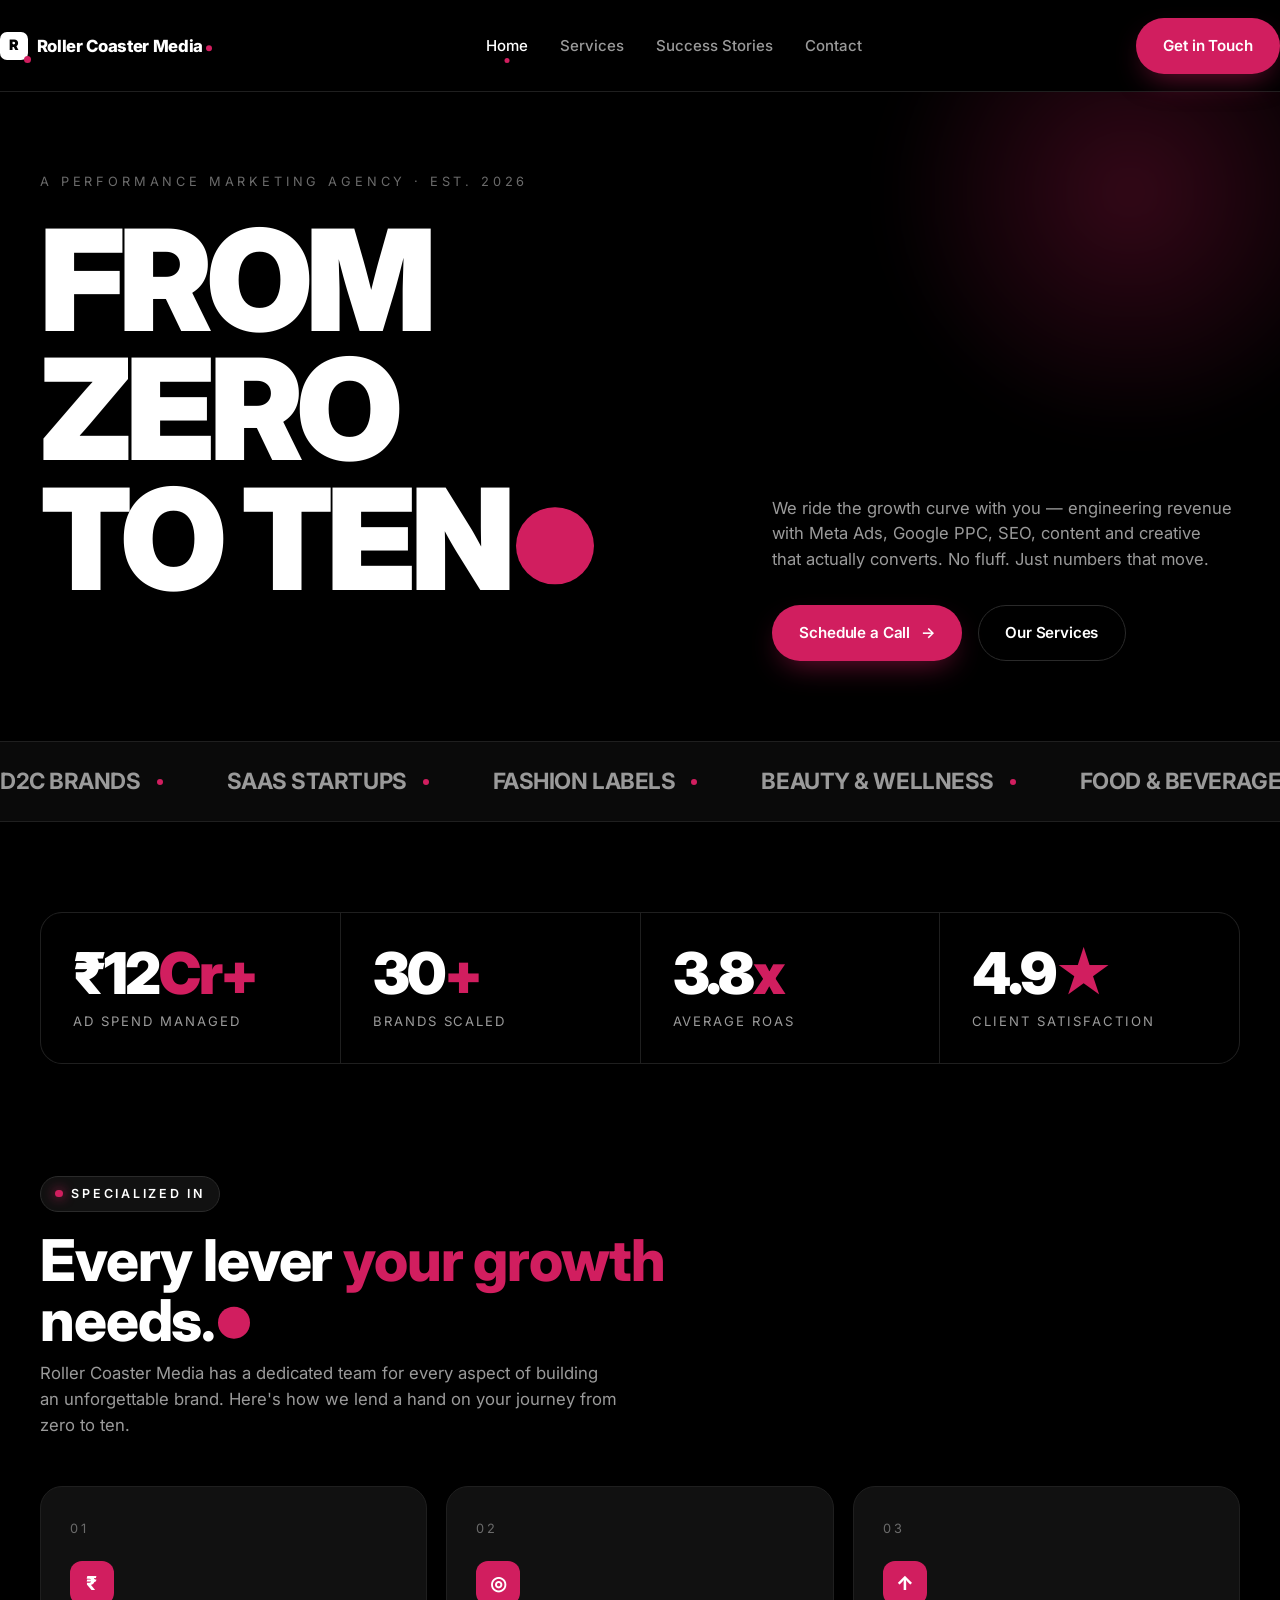
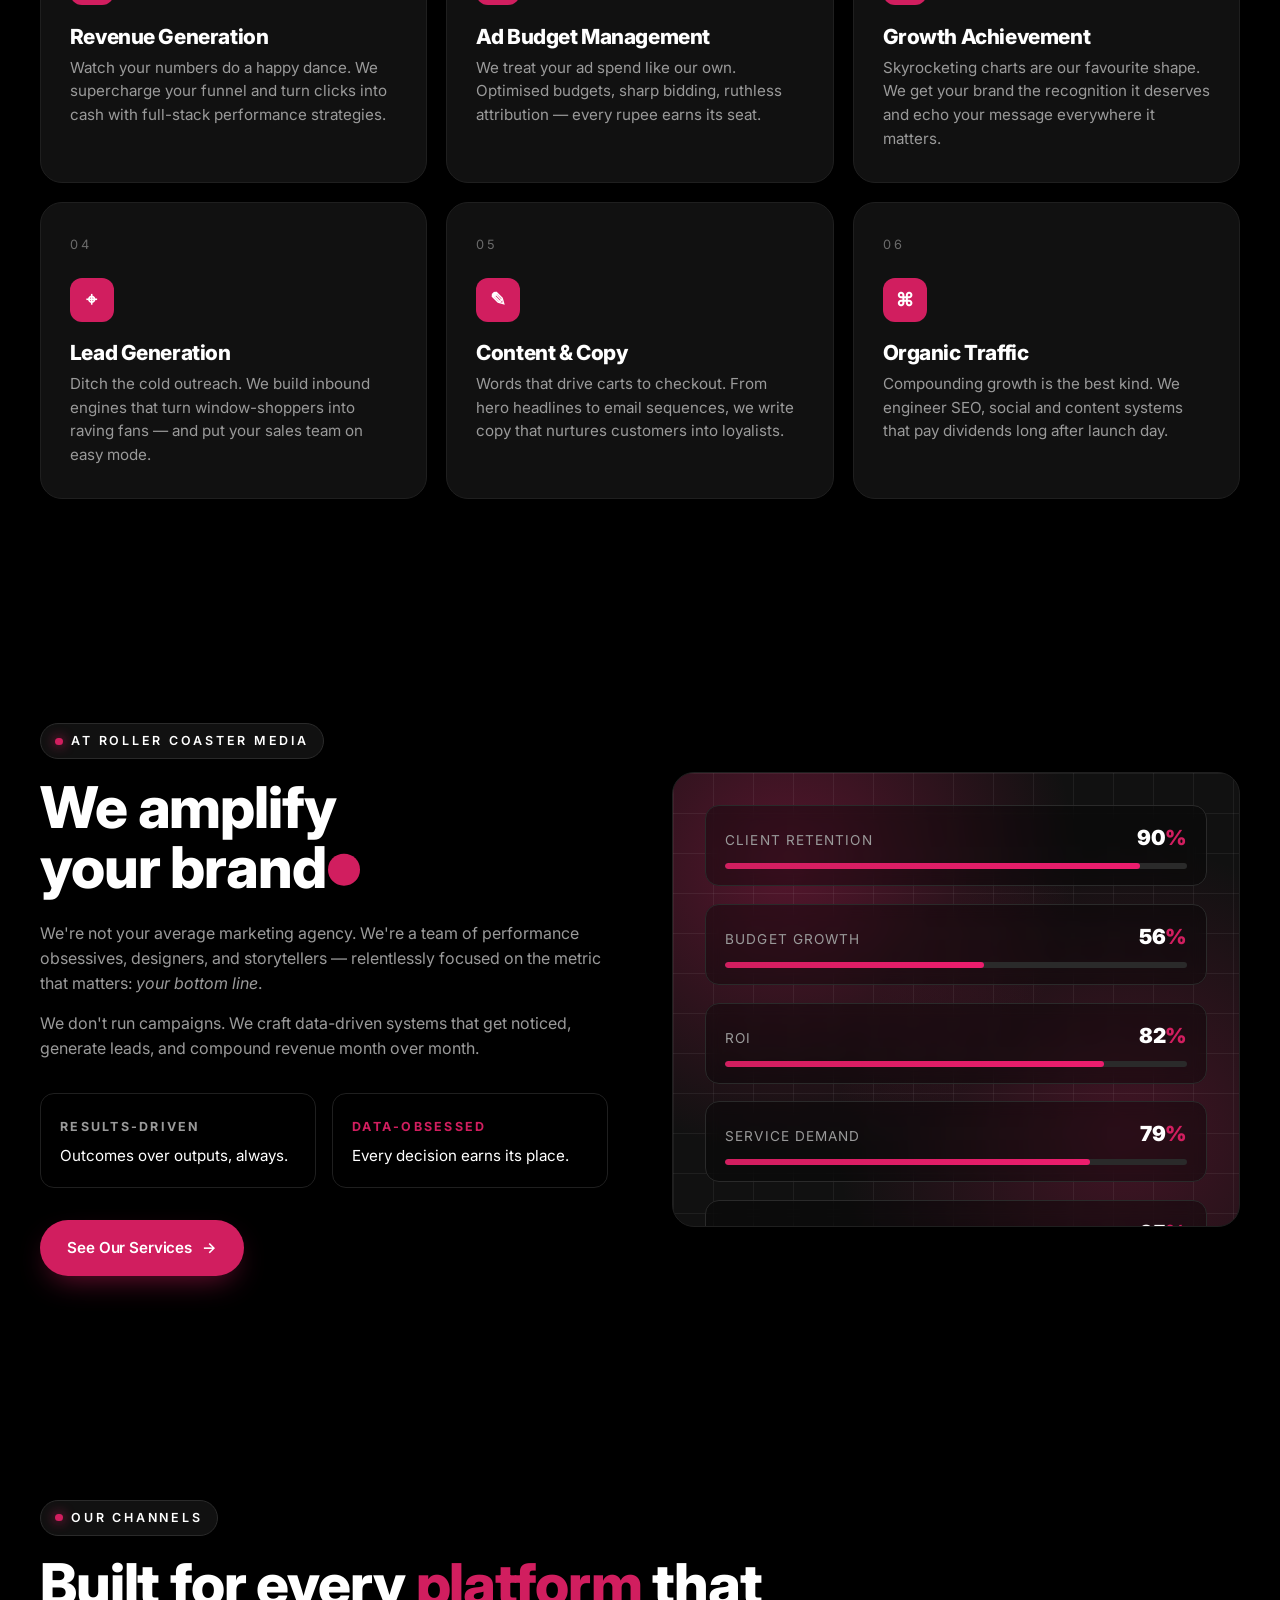
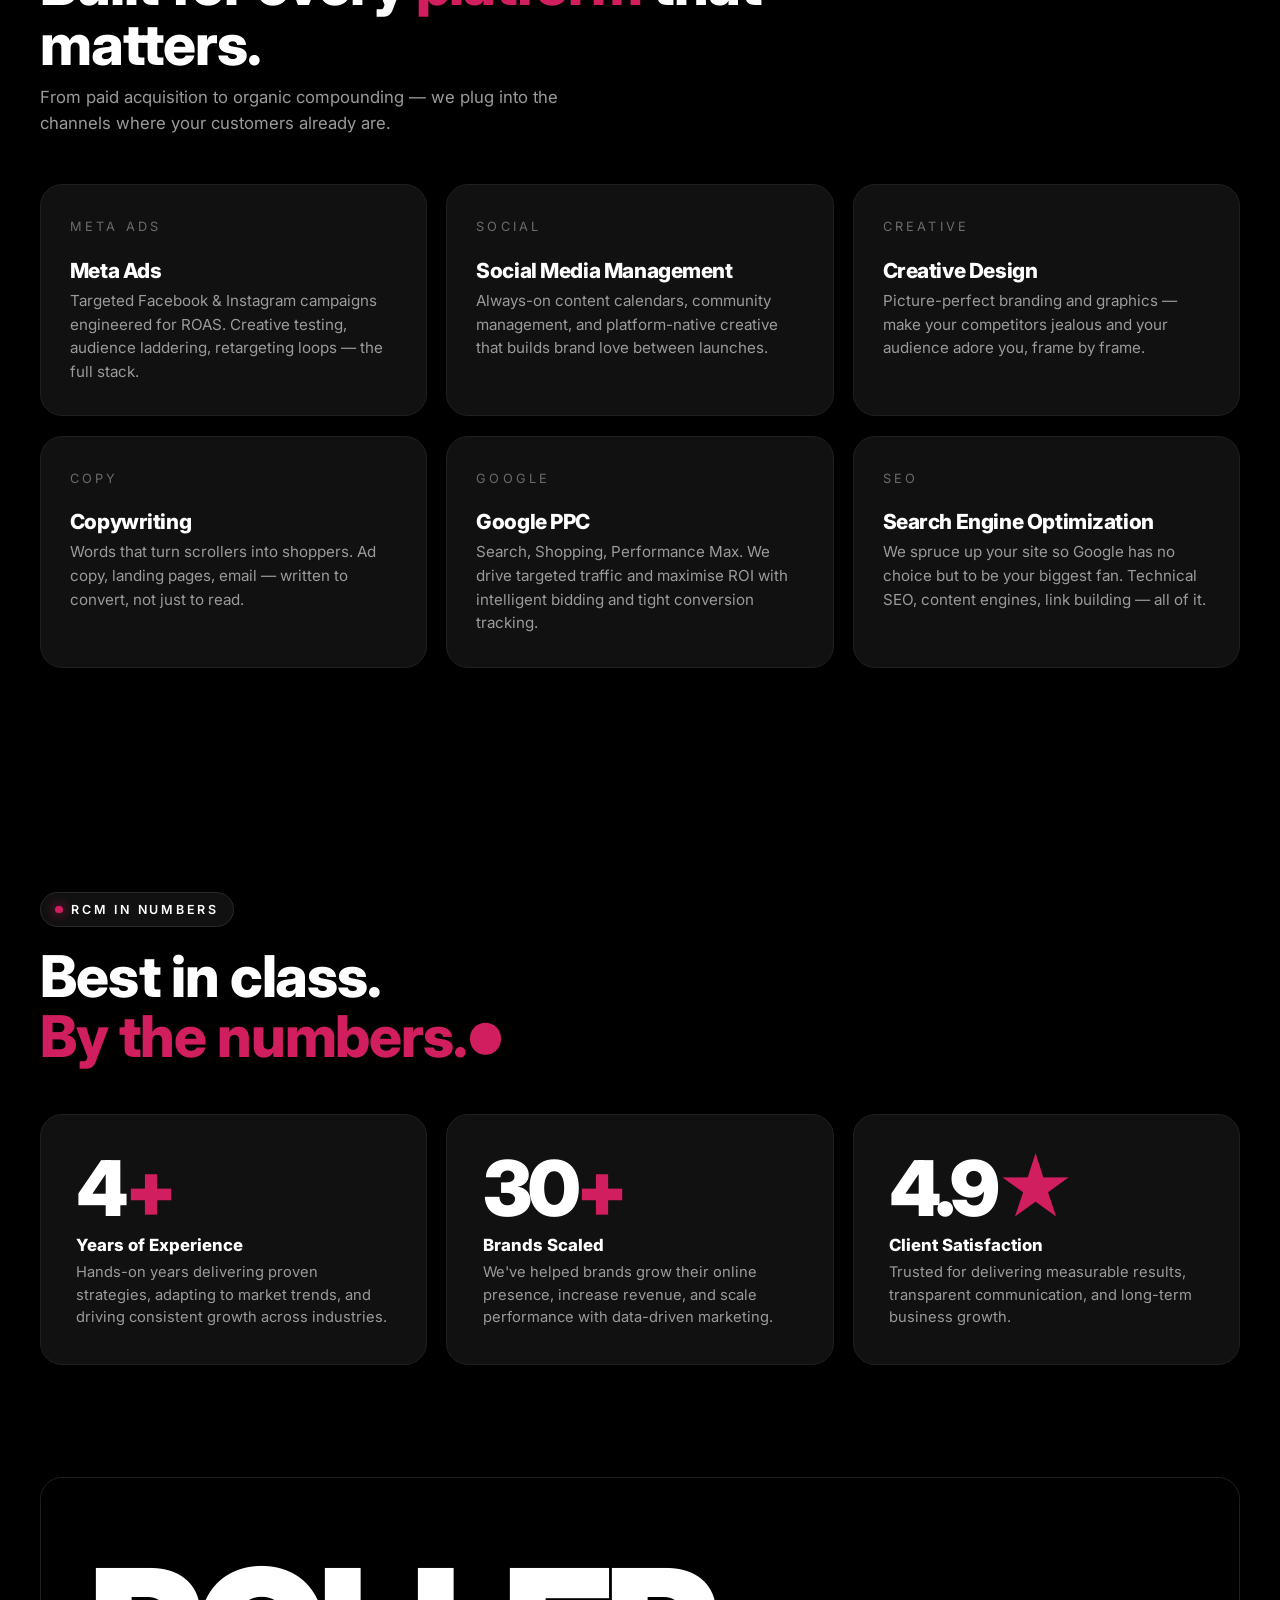
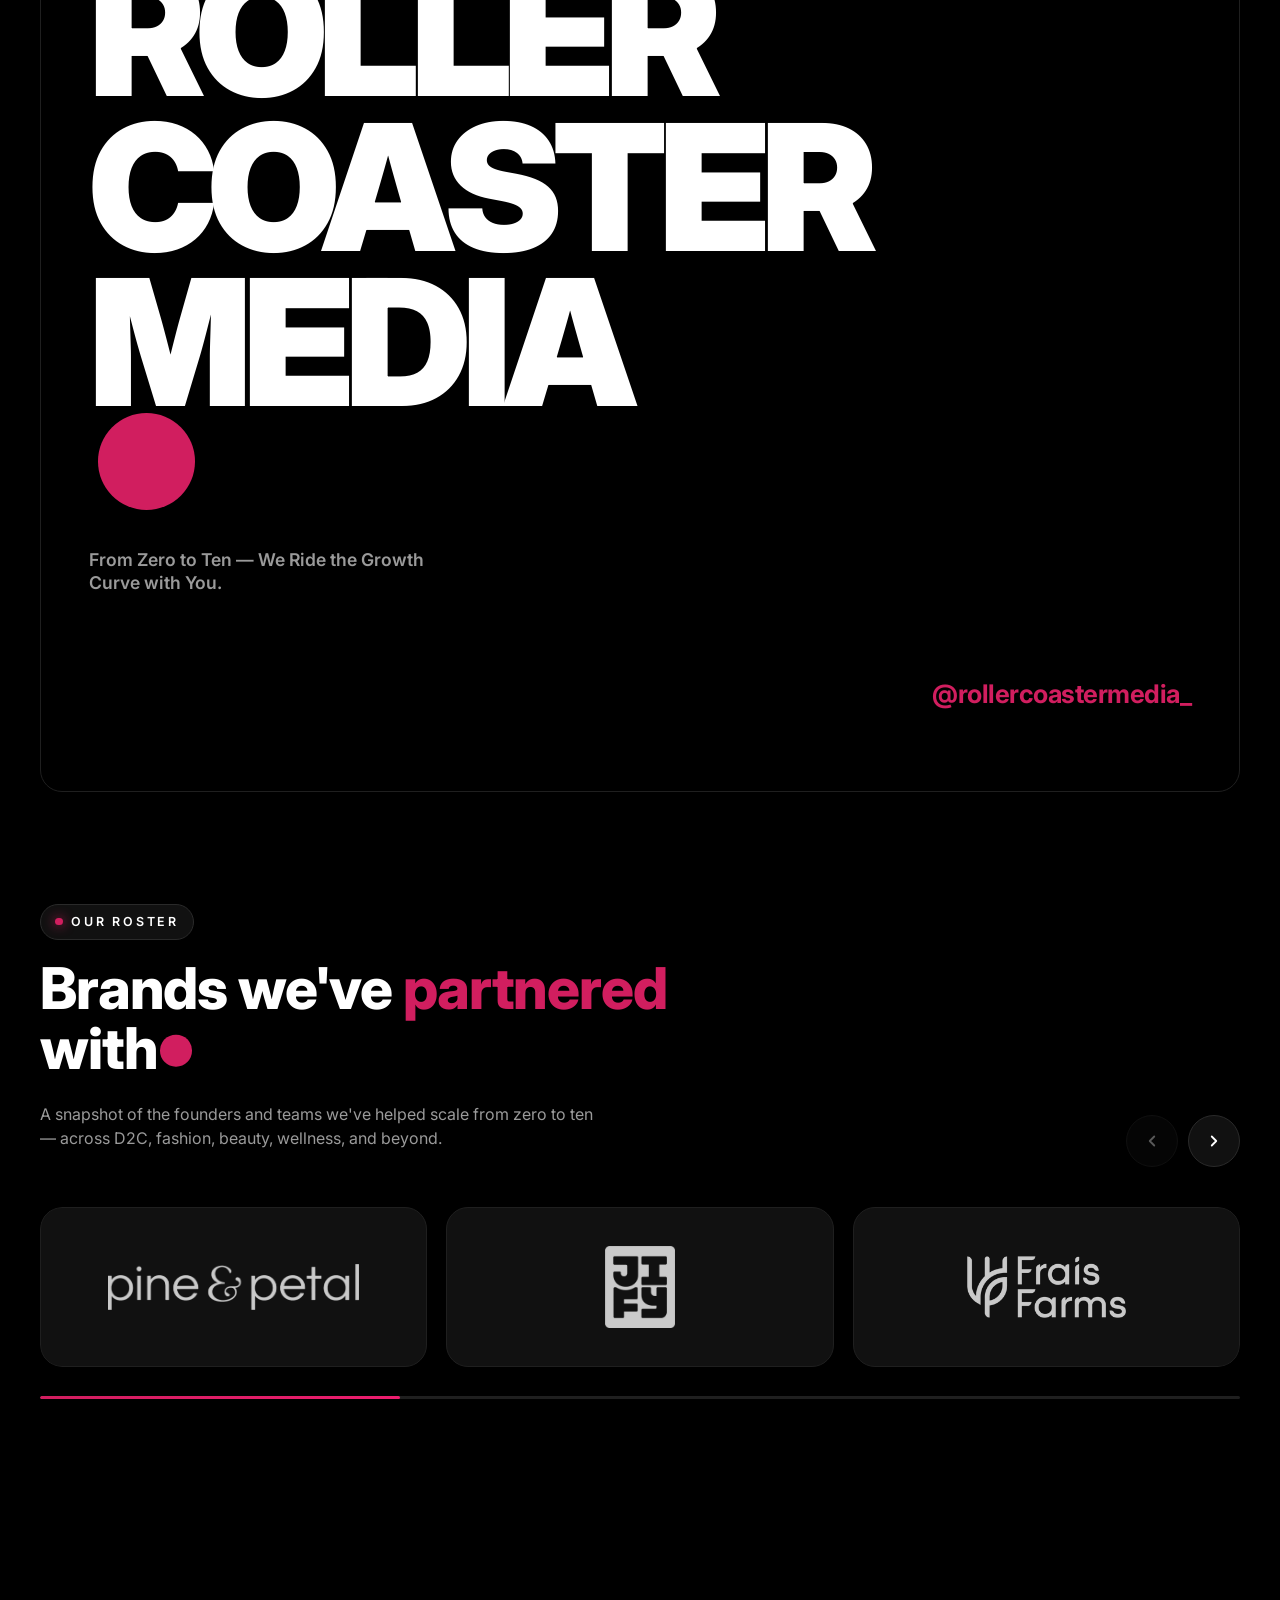
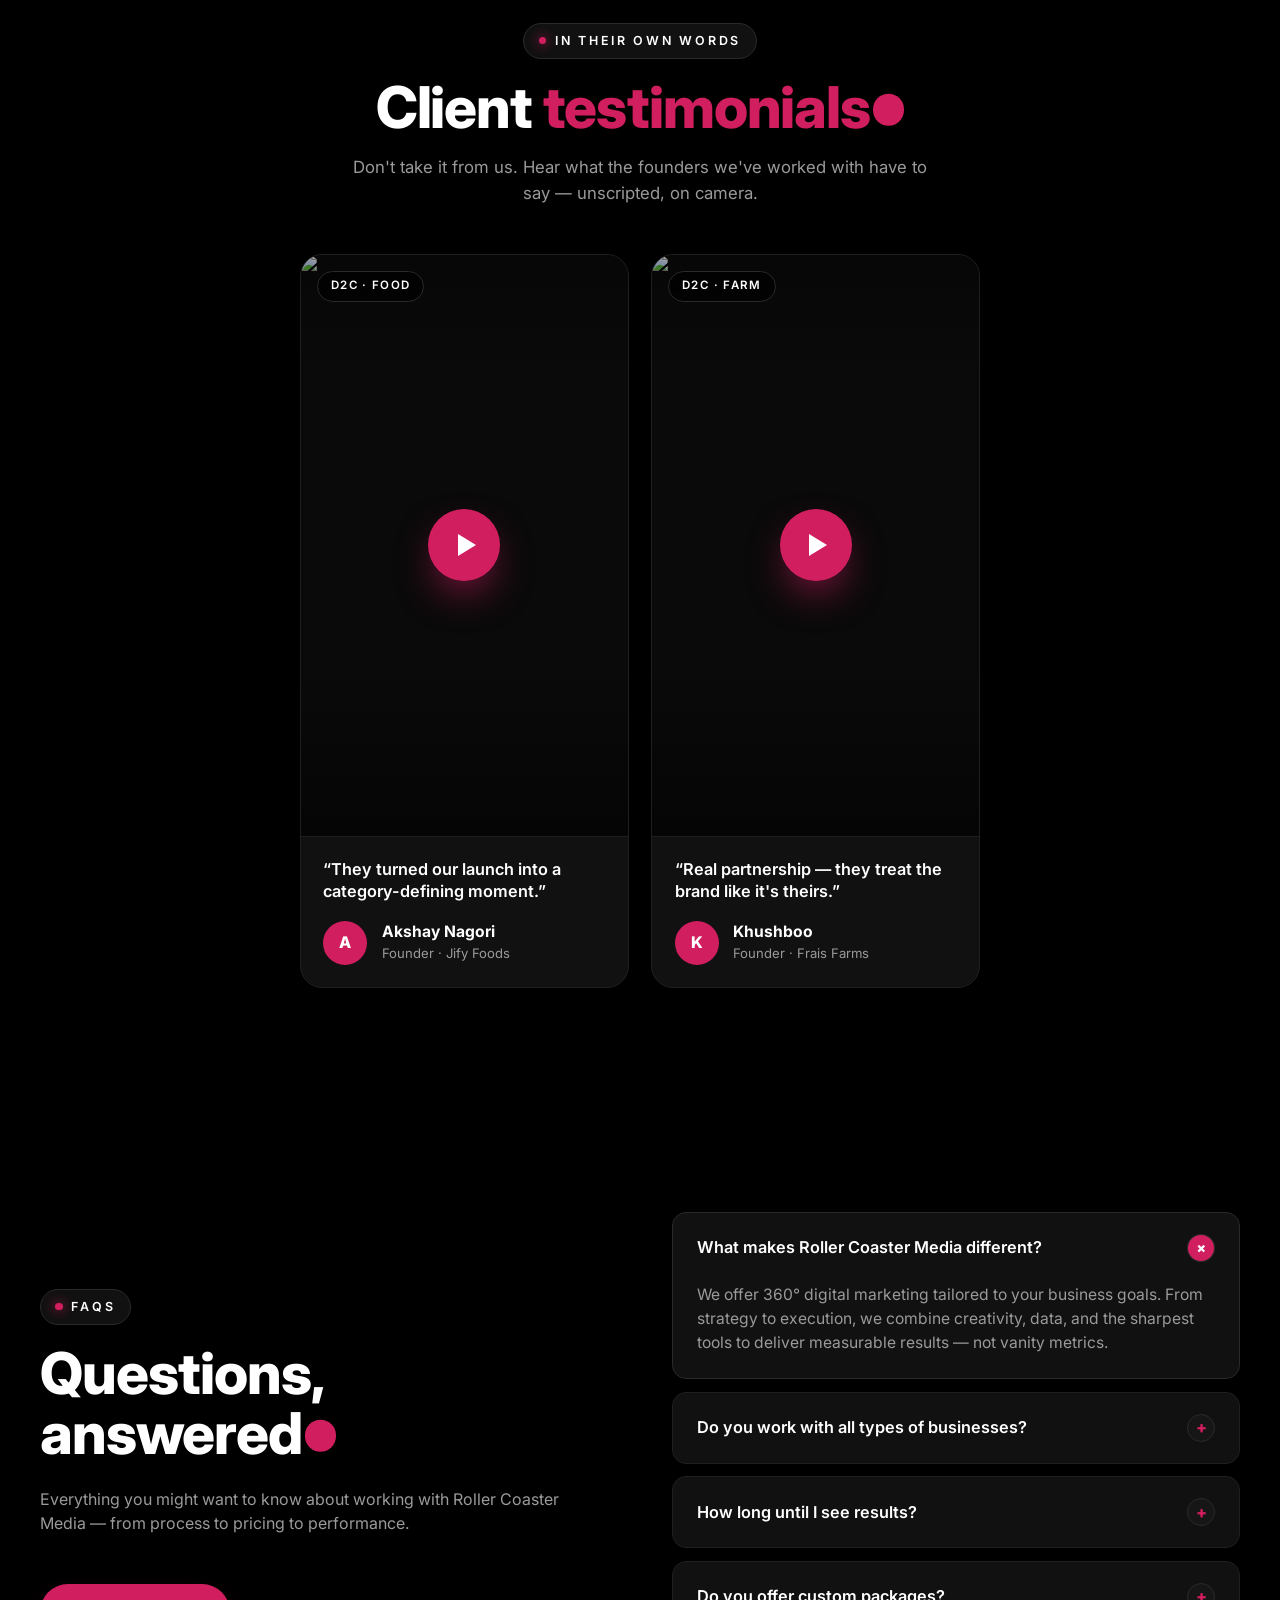
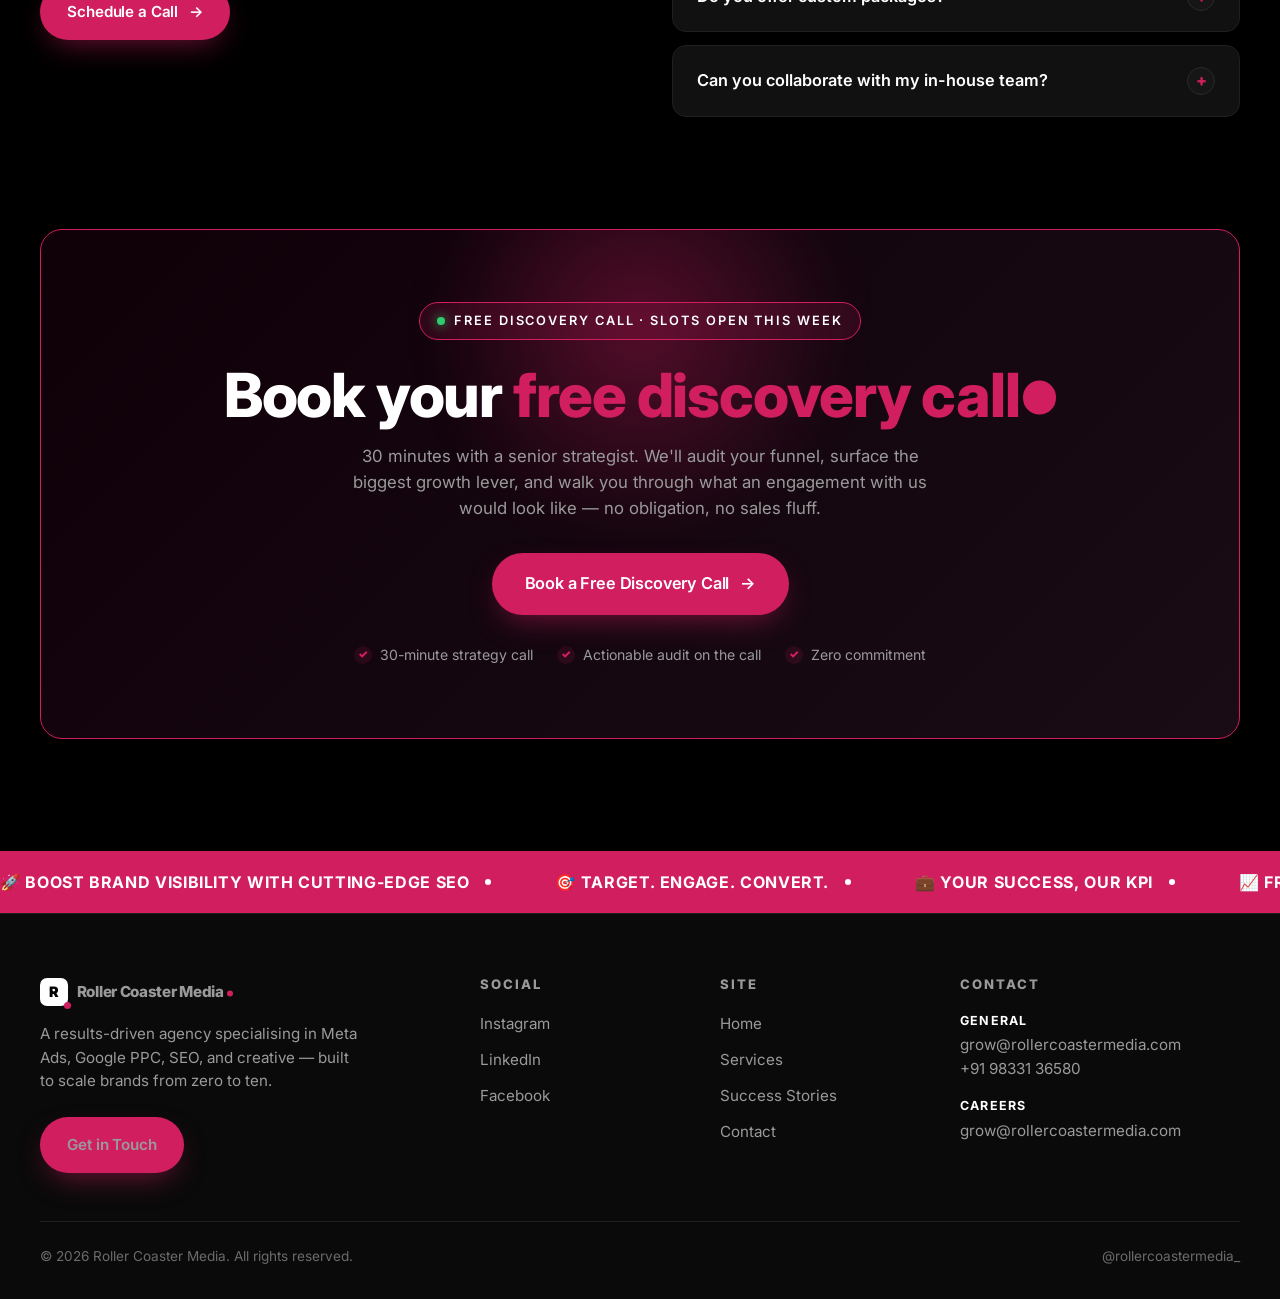
==== commit 9784aef6: "Add files via upload" ====
--- a/index.html
+++ b/index.html
@@ -307,17 +307,16 @@
 
         <div class="brand-slider reveal" data-slider>
             <div class="brand-track" data-track>
-                <!-- Each slot below = one brand. Swap text for <img src="logos/your-brand.png" alt="Brand"> when you have logo files. -->
-                <div class="brand-slot">PINE &amp; PETAL</div>
-                <div class="brand-slot">JIFY FOODS</div>
-                <div class="brand-slot">FRAIS FARMS</div>
-                <div class="brand-slot">WOK &amp; ROLL</div>
-                <div class="brand-slot">DANCING COW</div>
-                <div class="brand-slot">PURE WIFF</div>
-                <div class="brand-slot">WAVE OF WELLNESS</div>
-                <div class="brand-slot">KEYA FOODS</div>
-                <div class="brand-slot">AGARWAL REALITY</div>
-                <div class="brand-slot">KITCHEN &amp; GUPSHUP</div>
+                <div class="brand-slot"><img class="logo-wide" src="logos/pine-and-petal.png" alt="Pine & Petal"></div>
+                <div class="brand-slot"><img class="logo-square" src="logos/jify.png" alt="Jify Foods"></div>
+                <div class="brand-slot"><img class="logo-mid" src="logos/frais-farms.png" alt="Frais Farms"></div>
+                <div class="brand-slot"><img class="logo-square" src="logos/wok-n-roll.png" alt="Wok N Roll"></div>
+                <div class="brand-slot"><img class="logo-mid" src="logos/dancing-cow.png" alt="Dancing Cow"></div>
+                <div class="brand-slot"><img class="logo-square" src="logos/pure-wiff.png" alt="Pure Wiff"></div>
+                <div class="brand-slot"><img class="logo-wide" src="logos/wave-of-wellness.png" alt="Wave of Wellness"></div>
+                <div class="brand-slot"><img class="logo-mid" src="logos/keya.png" alt="Keya Foods"></div>
+                <div class="brand-slot brand-text">AGARWAL REALITY</div>
+                <div class="brand-slot brand-text">KITCHEN &amp; GUPSHUP</div>
             </div>
         </div>
 
--- a/styles.css
+++ b/styles.css
@@ -869,14 +869,21 @@
     transform: translateY(-3px);
 }
 .brand-slot img {
-    max-height: 80px;
     width: auto;
+    max-width: 78%;
     object-fit: contain;
-    filter: grayscale(1) brightness(0) invert(1);
-    opacity: .75;
-    transition: opacity .25s, filter .25s;
-}
-.brand-slot:hover img { opacity: 1; filter: grayscale(0) brightness(1) invert(0); }
+    opacity: .78;
+    transition: opacity .25s, transform .35s var(--ease);
+}
+.brand-slot img.logo-wide   { max-height: 46px; }
+.brand-slot img.logo-mid    { max-height: 62px; }
+.brand-slot img.logo-square { max-height: 82px; }
+.brand-slot:hover img { opacity: 1; transform: scale(1.05); }
+.brand-slot.brand-text { font-size: 1.1rem; letter-spacing: .04em; }
+@media (max-width: 540px) {
+    .brand-slot img.logo-wide   { max-height: 40px; }
+    .brand-slot img.logo-square { max-height: 74px; }
+}
 
 @media (max-width: 880px) {
     .brand-slot {
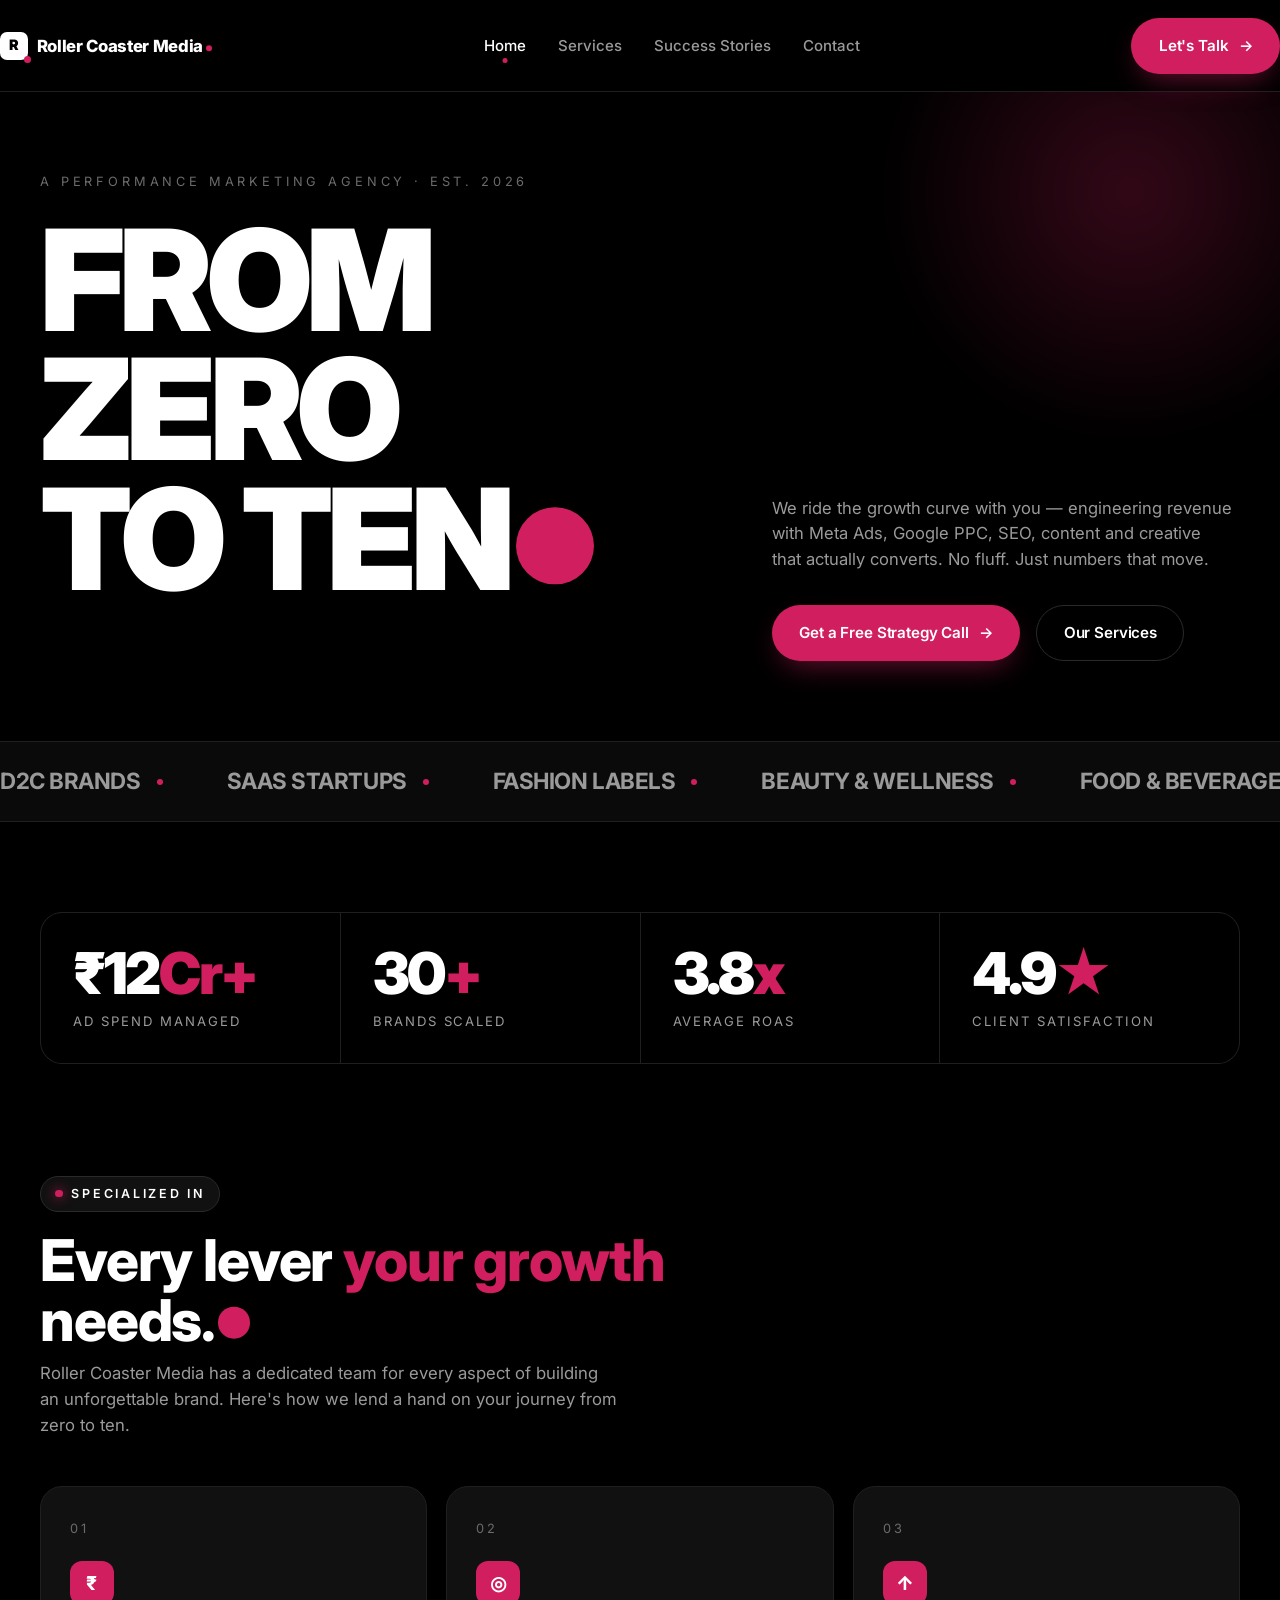
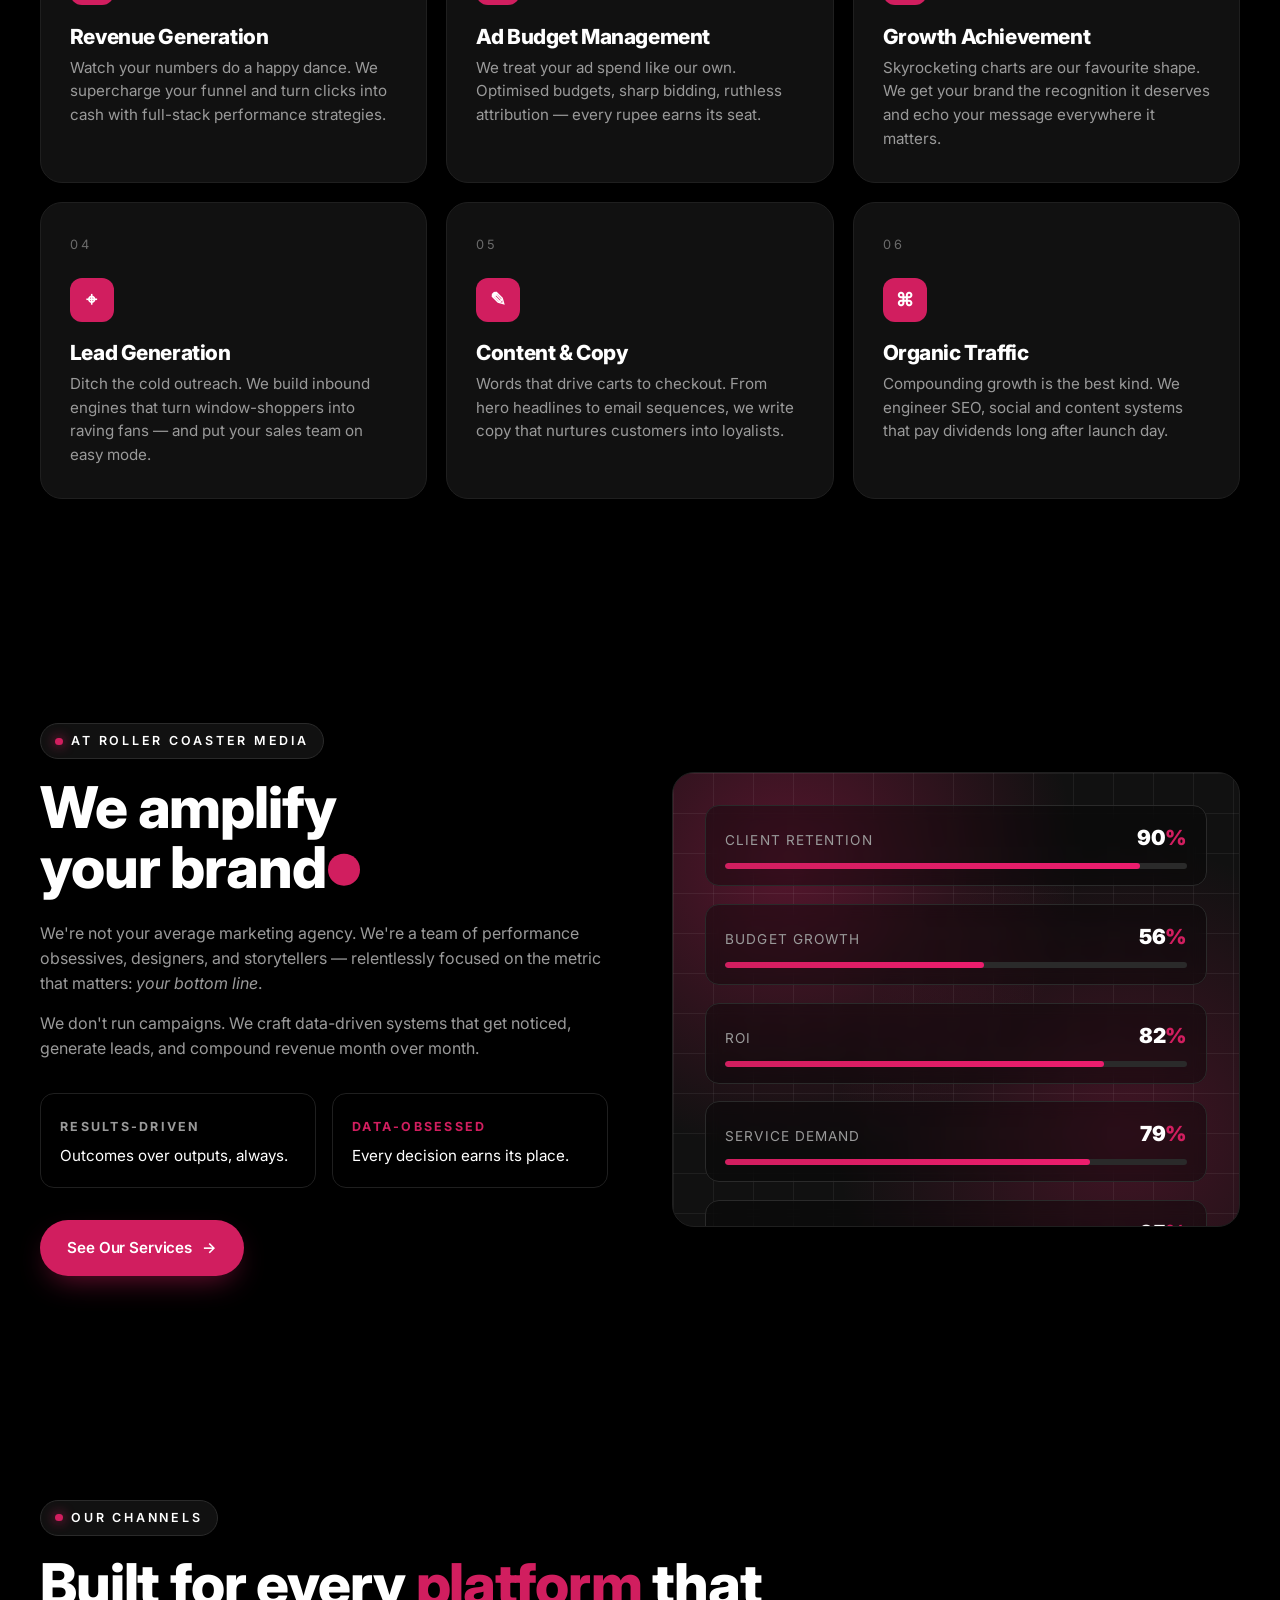
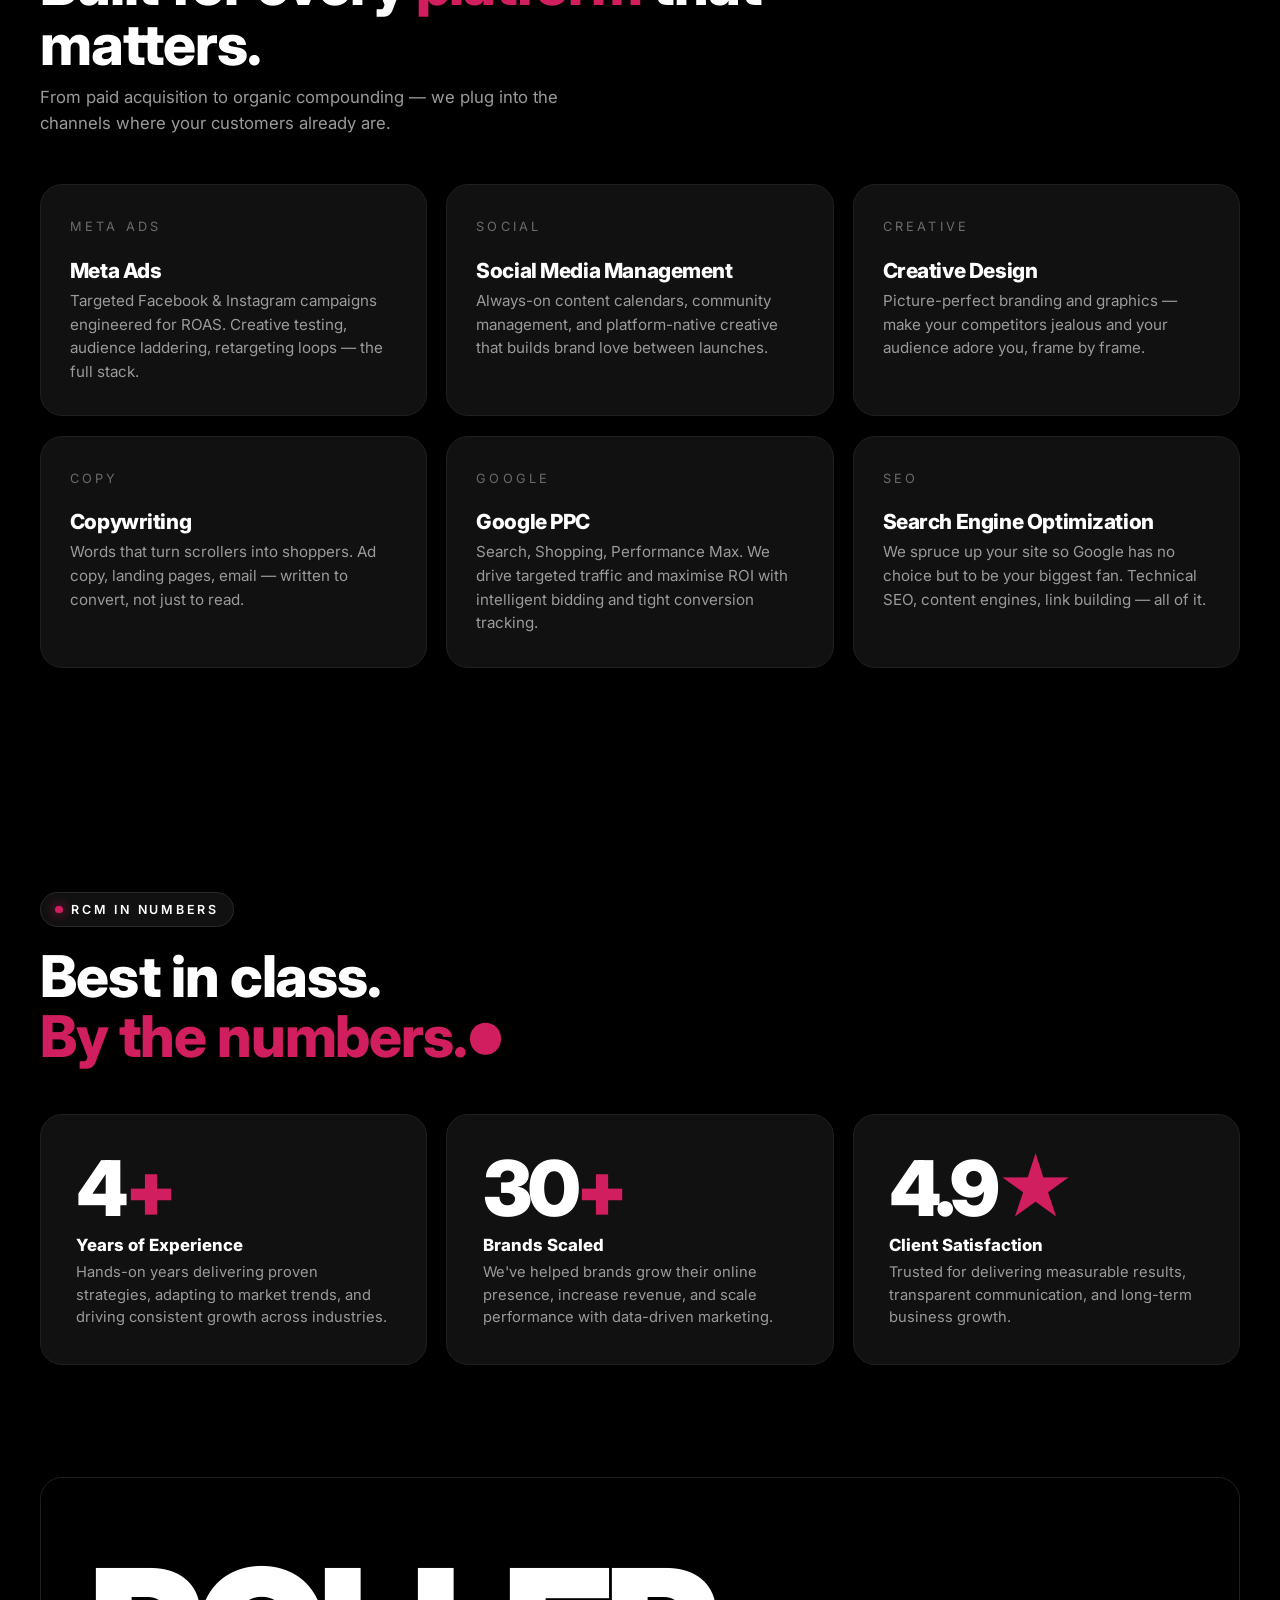
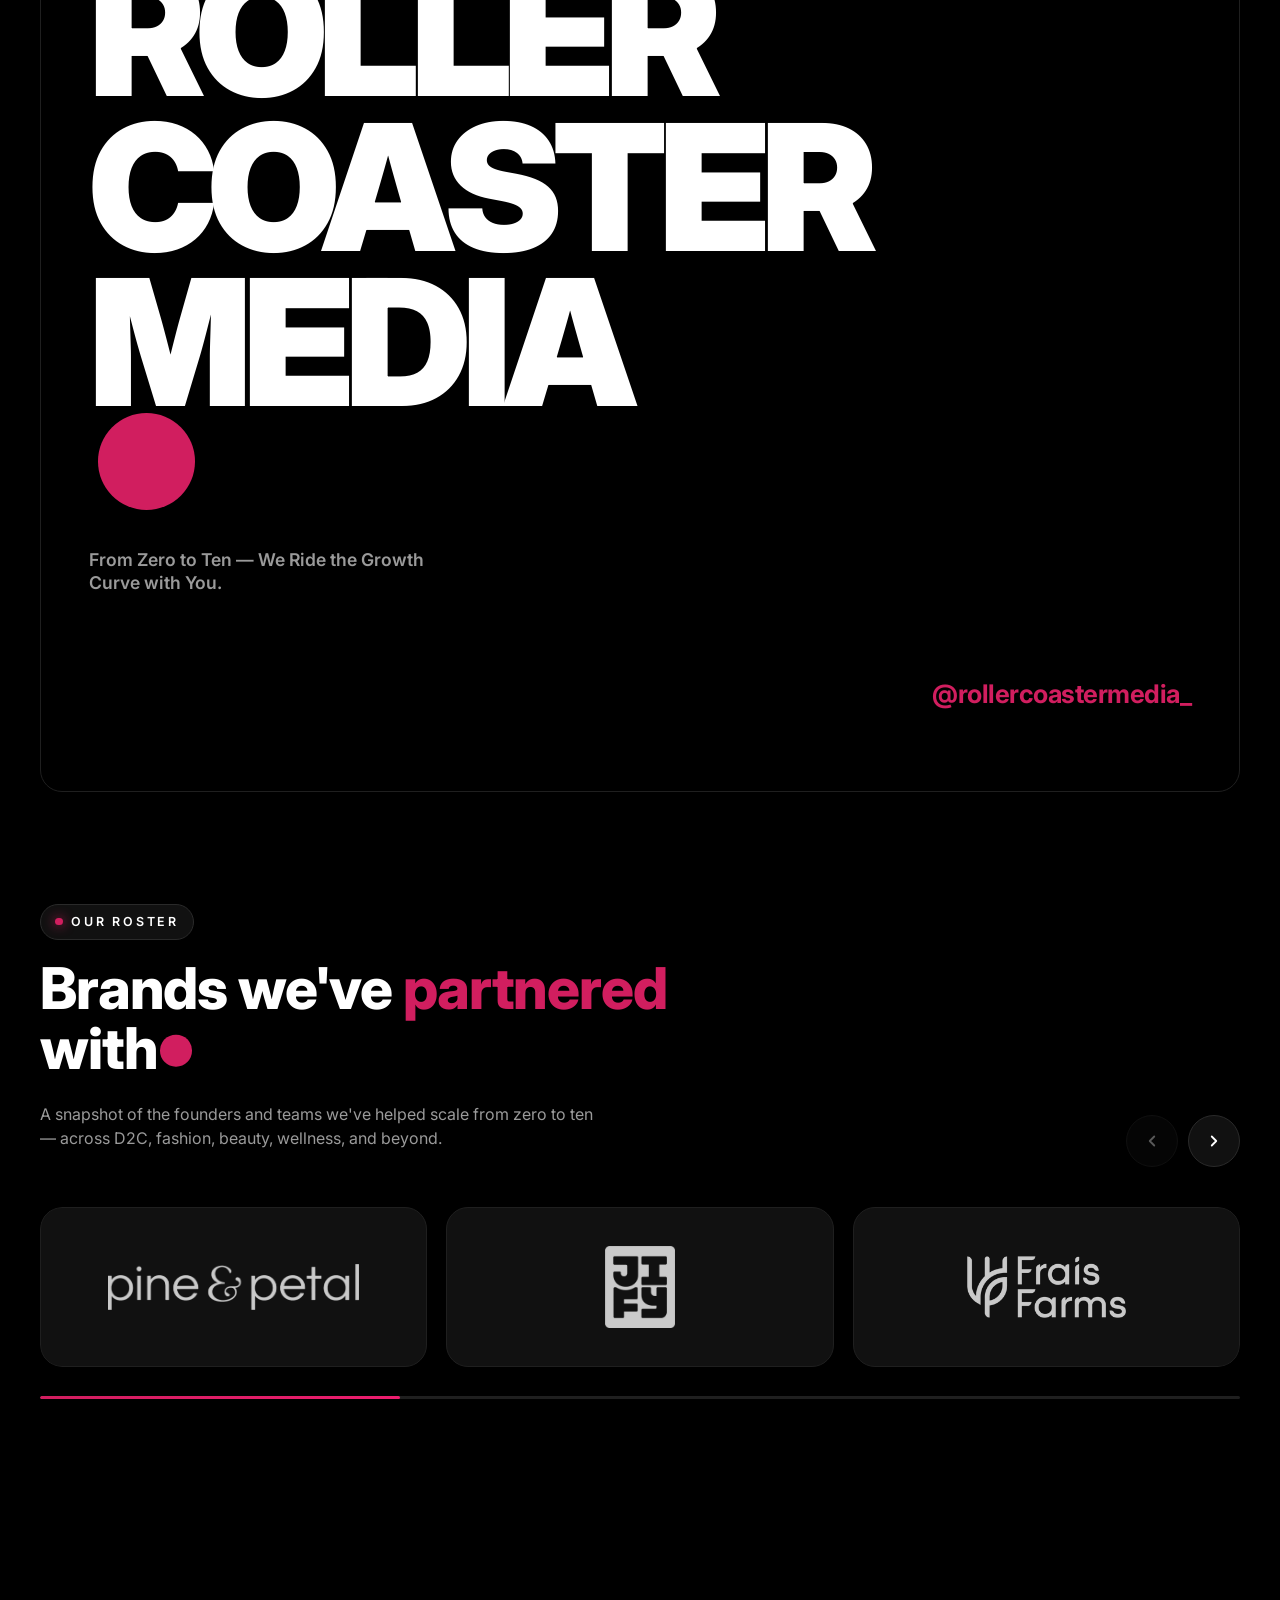
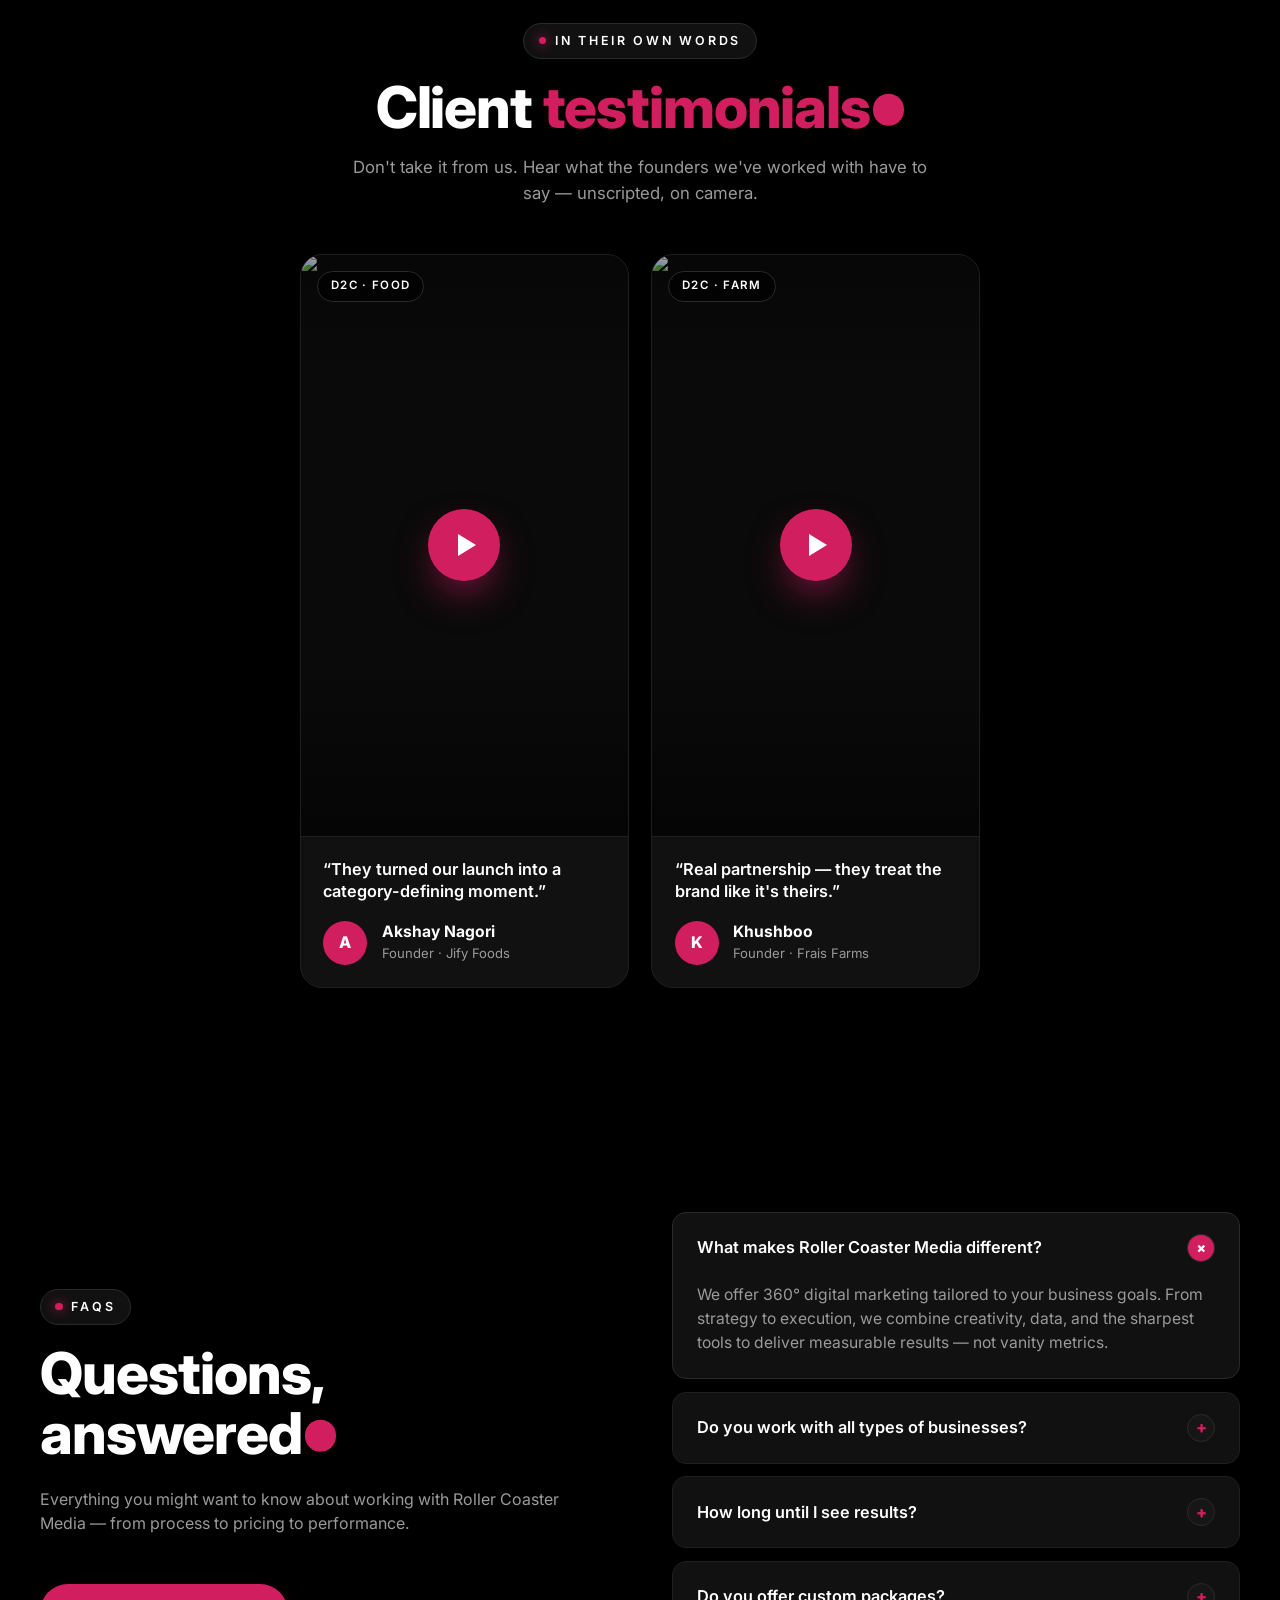
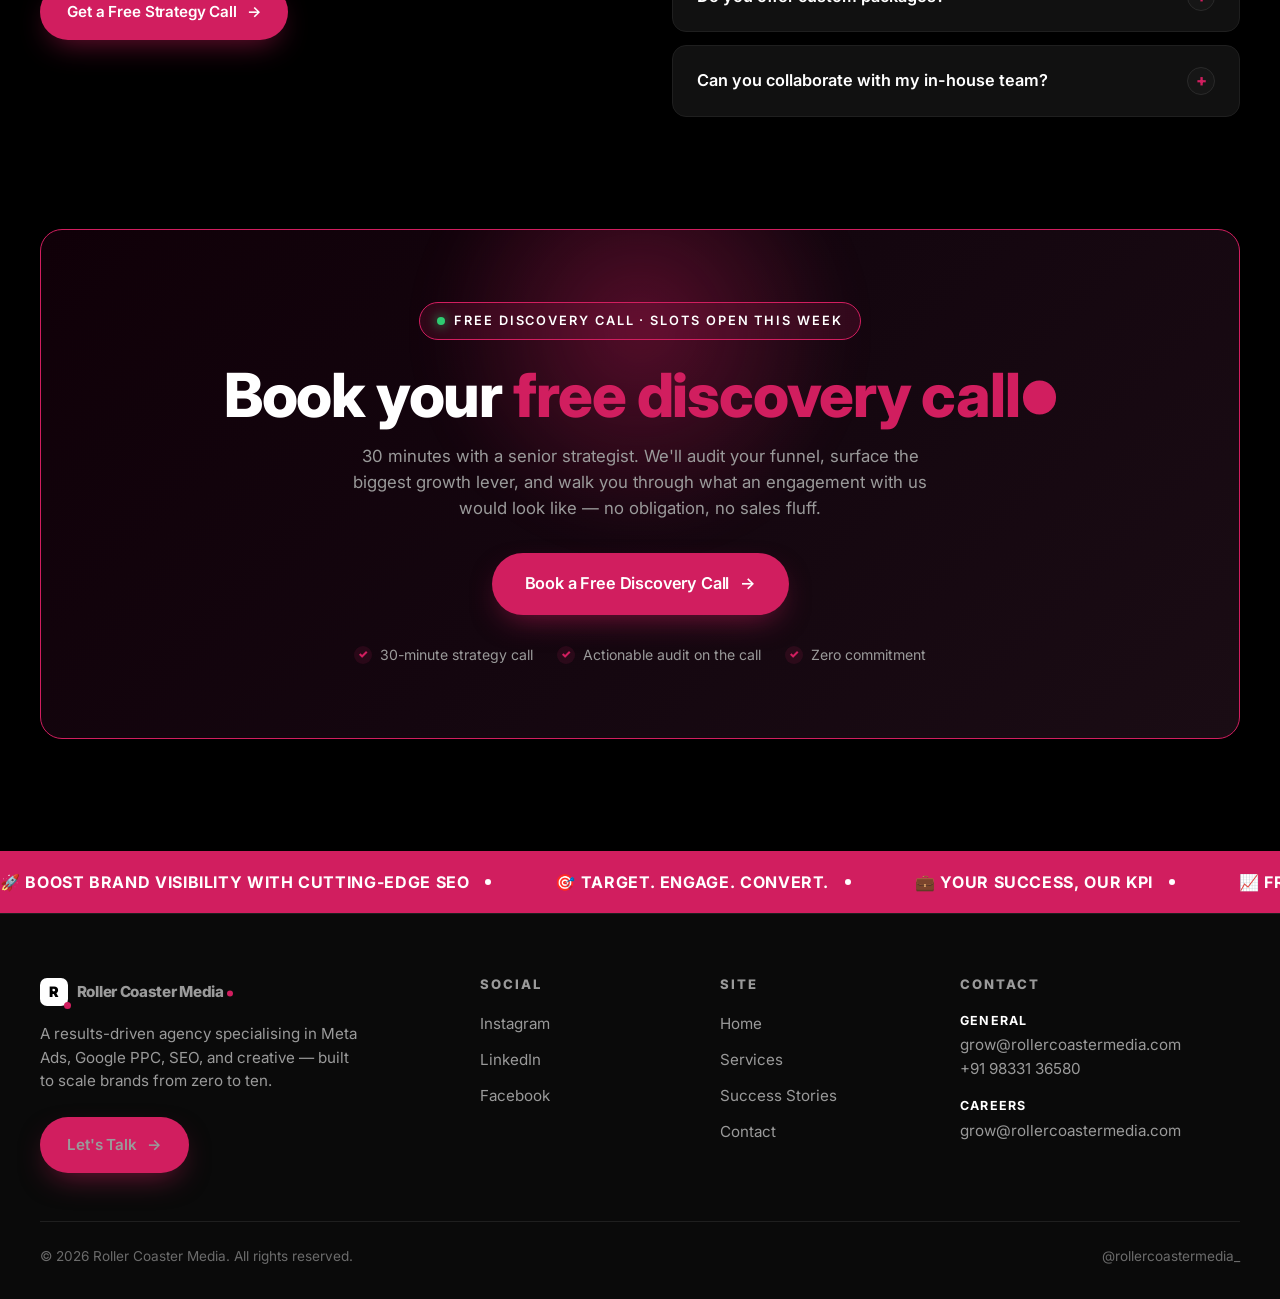
==== commit 13b86ea9: "Add files via upload" ====
--- a/index.html
+++ b/index.html
@@ -15,6 +15,23 @@
 <link rel="preconnect" href="https://fonts.gstatic.com" crossorigin>
 <link href="https://fonts.googleapis.com/css2?family=Inter:wght@400;500;600;700;800;900&display=swap" rel="stylesheet">
 <link rel="stylesheet" href="styles.css">
+<!-- Meta Pixel Code -->
+<script>
+!function(f,b,e,v,n,t,s)
+{if(f.fbq)return;n=f.fbq=function(){n.callMethod?
+n.callMethod.apply(n,arguments):n.queue.push(arguments)};
+if(!f._fbq)f._fbq=n;n.push=n;n.loaded=!0;n.version='2.0';
+n.queue=[];t=b.createElement(e);t.async=!0;
+t.src=v;s=b.getElementsByTagName(e)[0];
+s.parentNode.insertBefore(t,s)}(window, document,'script',
+'https://connect.facebook.net/en_US/fbevents.js');
+fbq('init', '1007350944688215');
+fbq('track', 'PageView');
+</script>
+<noscript><img height="1" width="1" style="display:none"
+src="https://www.facebook.com/tr?id=1007350944688215&ev=PageView&noscript=1"
+/></noscript>
+<!-- End Meta Pixel Code -->
 </head>
 <body>
 
@@ -32,7 +49,7 @@
             <li><a href="contact.html">Contact</a></li>
         </ul>
         <div class="nav-cta">
-            <a href="contact.html" class="btn btn-primary">Get in Touch</a>
+            <a href="contact.html" class="btn btn-primary">Let's Talk <span class="arrow">→</span></a>
             <button class="menu-toggle" aria-label="Open menu">
                 <svg width="20" height="20" viewBox="0 0 24 24" fill="none" stroke="currentColor" stroke-width="2.2"><path d="M4 7h16M4 12h16M4 17h16"/></svg>
             </button>
@@ -54,7 +71,7 @@
             <div>
                 <p class="sub">We ride the growth curve with you — engineering revenue with Meta Ads, Google PPC, SEO, content and creative that actually converts. No fluff. Just numbers that move.</p>
                 <div class="hero-actions">
-                    <a href="contact.html" class="btn btn-primary">Schedule a Call <span class="arrow">→</span></a>
+                    <a href="contact.html" class="btn btn-primary">Get a Free Strategy Call <span class="arrow">→</span></a>
                     <a href="services.html" class="btn btn-ghost">Our Services</a>
                 </div>
             </div>
@@ -316,7 +333,7 @@
                 <div class="brand-slot"><img class="logo-wide" src="logos/wave-of-wellness.png" alt="Wave of Wellness"></div>
                 <div class="brand-slot"><img class="logo-mid" src="logos/keya.png" alt="Keya Foods"></div>
                 <div class="brand-slot brand-text">AGARWAL REALITY</div>
-                <div class="brand-slot brand-text">KITCHEN &amp; GUPSHUP</div>
+                <div class="brand-slot"><img class="logo-kg" src="logos/kitchen-and-gupshup.png" alt="Kitchen &amp; Gupshup"></div>
             </div>
         </div>
 
@@ -383,7 +400,7 @@
                 <span class="eyebrow">FAQs</span>
                 <h2 style="margin-top:1.2rem;">Questions, <br>answered<span class="dot"></span></h2>
                 <p>Everything you might want to know about working with Roller Coaster Media — from process to pricing to performance.</p>
-                <a href="contact.html" class="btn btn-primary mt-md">Schedule a Call <span class="arrow">→</span></a>
+                <a href="contact.html" class="btn btn-primary mt-md">Get a Free Strategy Call <span class="arrow">→</span></a>
             </div>
             <div class="faq-list reveal">
                 <details class="faq" open>
@@ -456,7 +473,7 @@
                     <span>Roller Coaster Media<span class="dot" style="background:var(--rcm-magenta);width:6px;height:6px;display:inline-block;border-radius:50%;margin-left:3px;"></span></span>
                 </a>
                 <p>A results-driven agency specialising in Meta Ads, Google PPC, SEO, and creative — built to scale brands from zero to ten.</p>
-                <a href="contact.html" class="btn btn-primary">Get in Touch</a>
+                <a href="contact.html" class="btn btn-primary">Let's Talk <span class="arrow">→</span></a>
             </div>
             <div>
                 <h4>Social</h4>
--- a/styles.css
+++ b/styles.css
@@ -878,6 +878,7 @@
 .brand-slot img.logo-wide   { max-height: 46px; }
 .brand-slot img.logo-mid    { max-height: 62px; }
 .brand-slot img.logo-square { max-height: 82px; }
+.brand-slot img.logo-kg     { max-height: 92px; max-width: 88%; opacity: .95; }
 .brand-slot:hover img { opacity: 1; transform: scale(1.05); }
 .brand-slot.brand-text { font-size: 1.1rem; letter-spacing: .04em; }
 @media (max-width: 540px) {
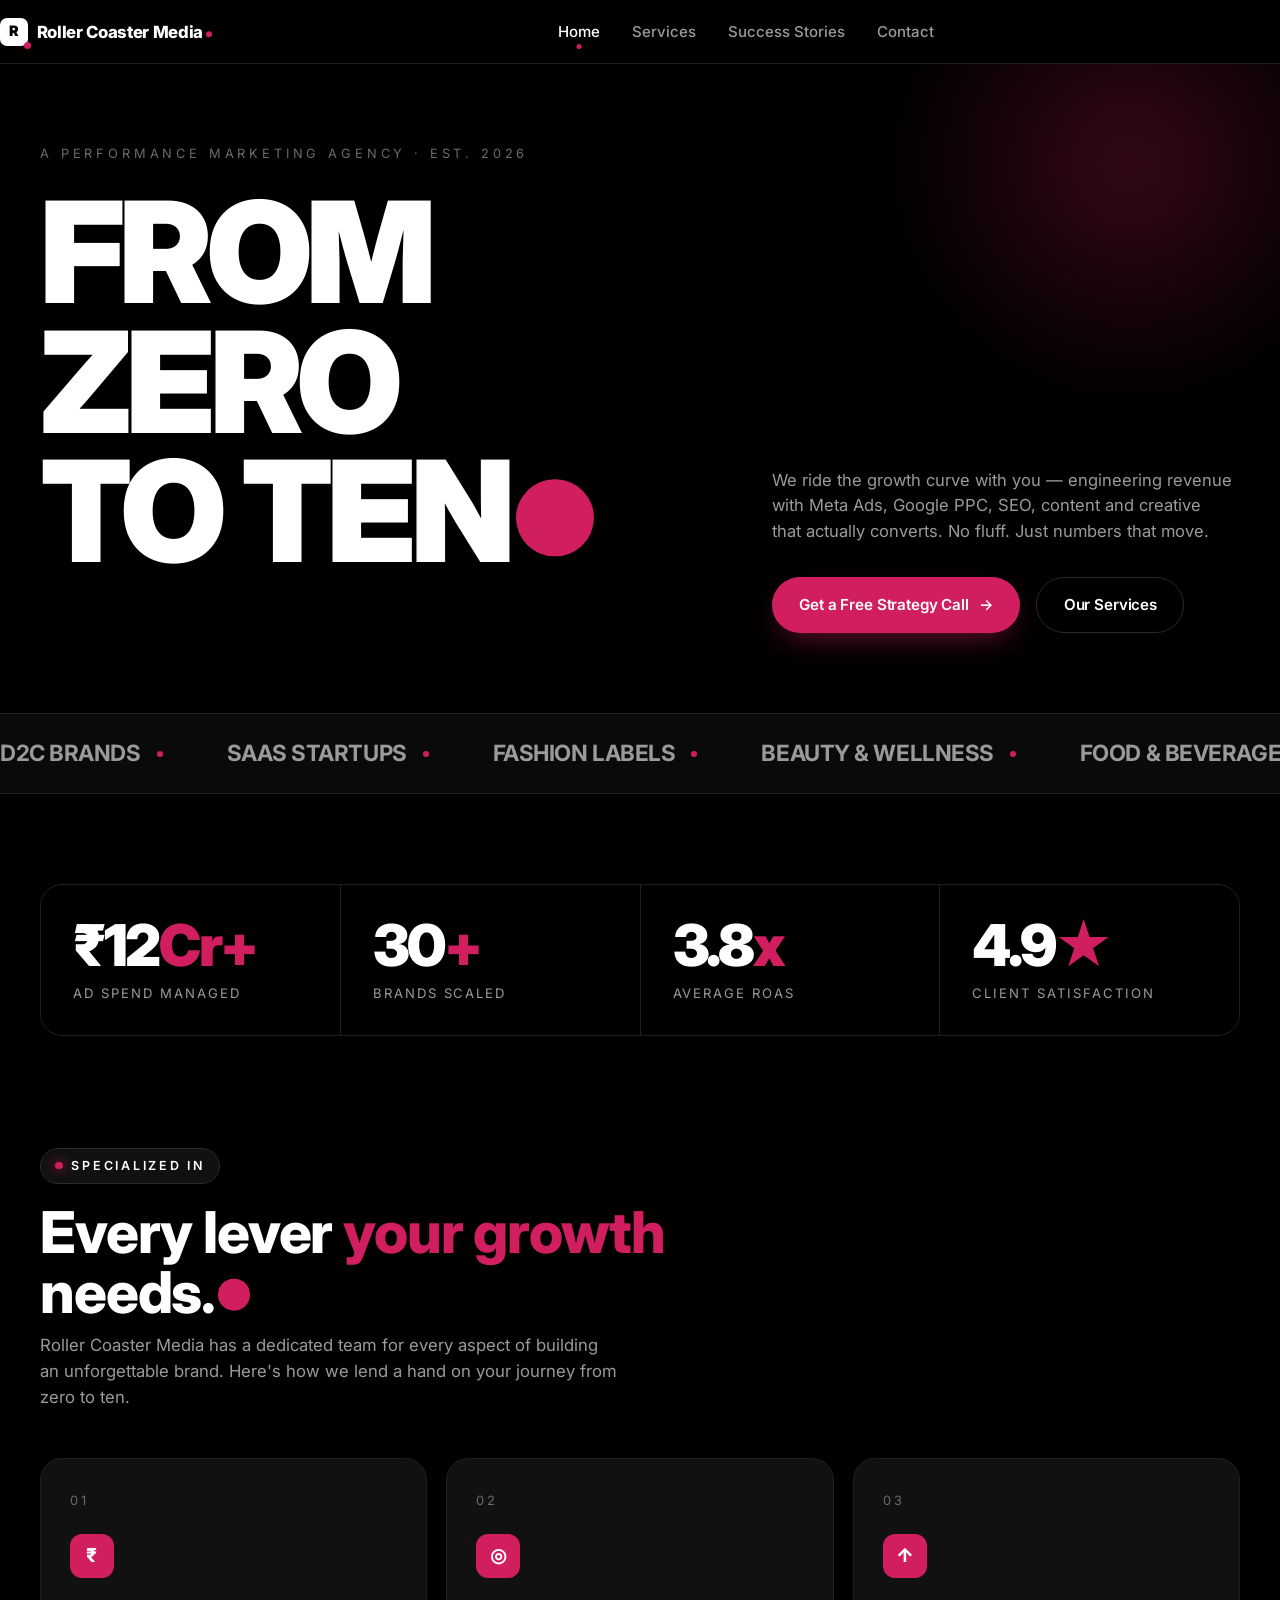
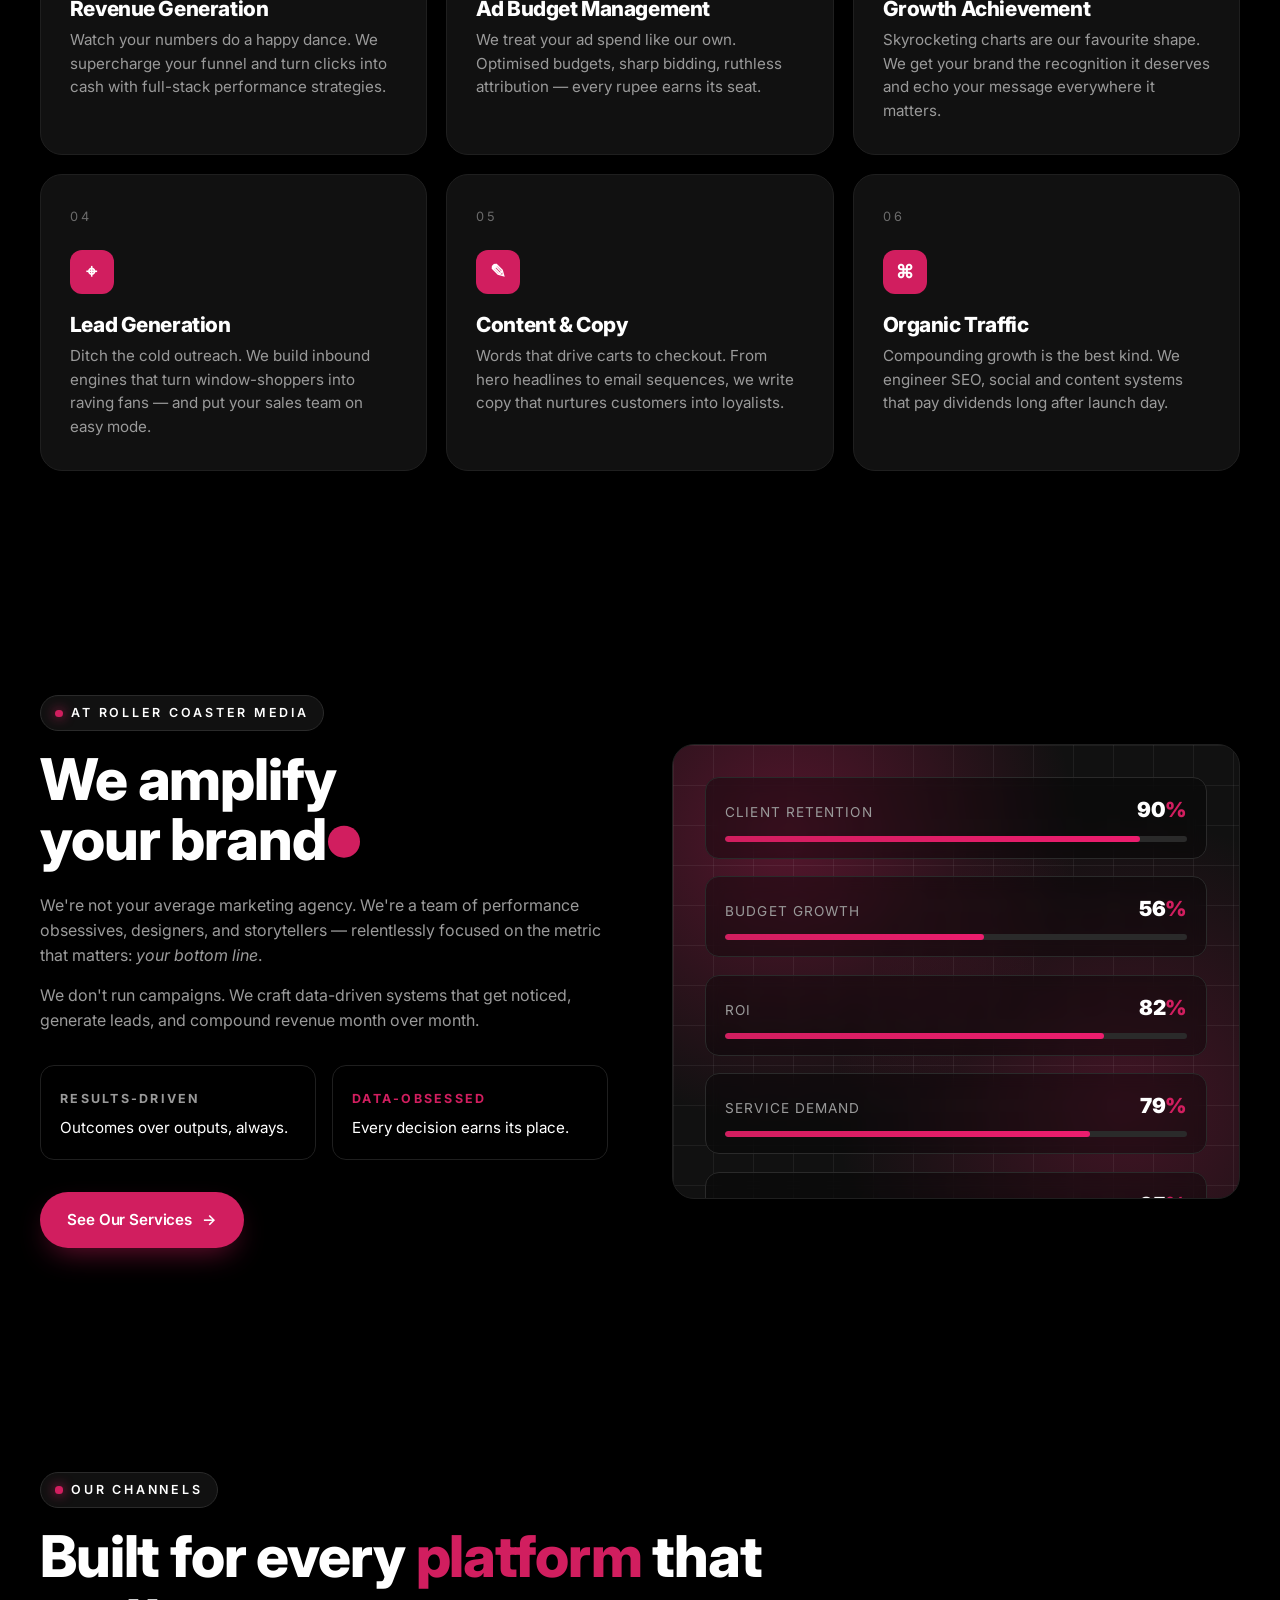
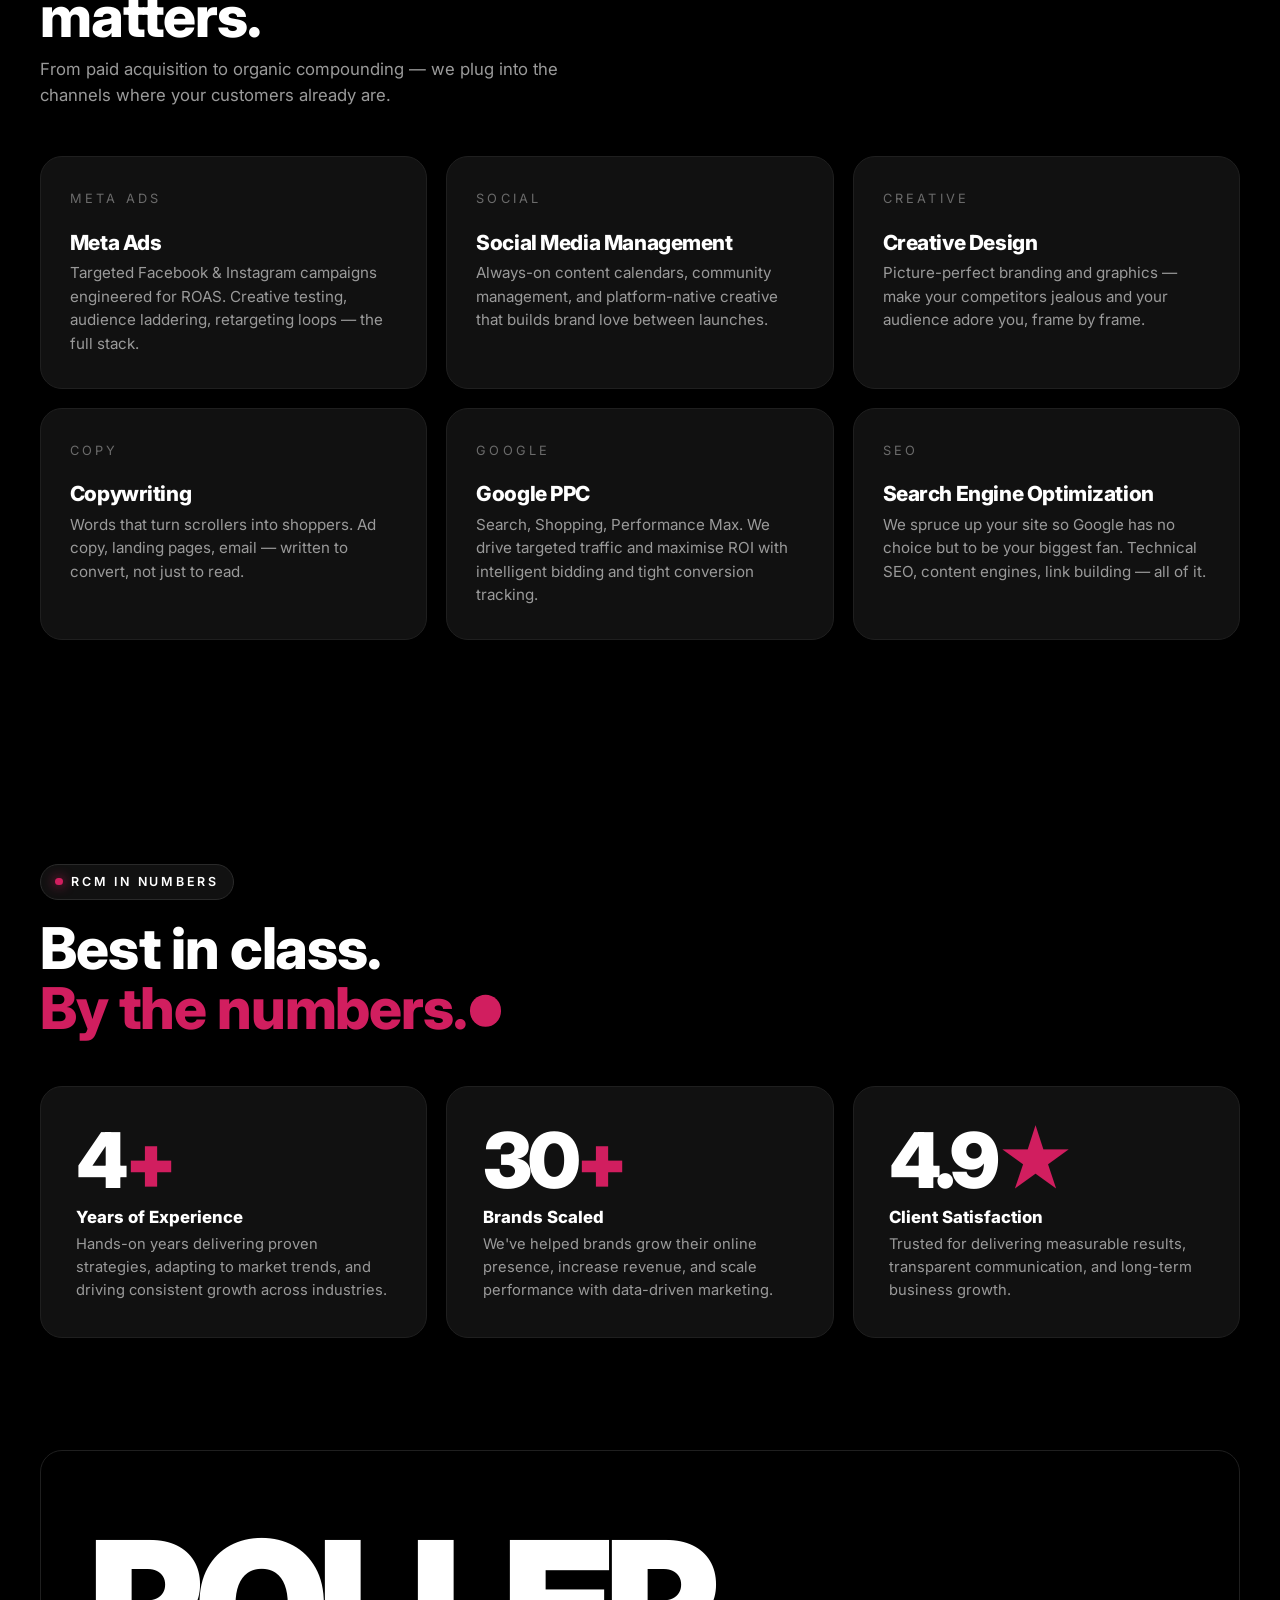
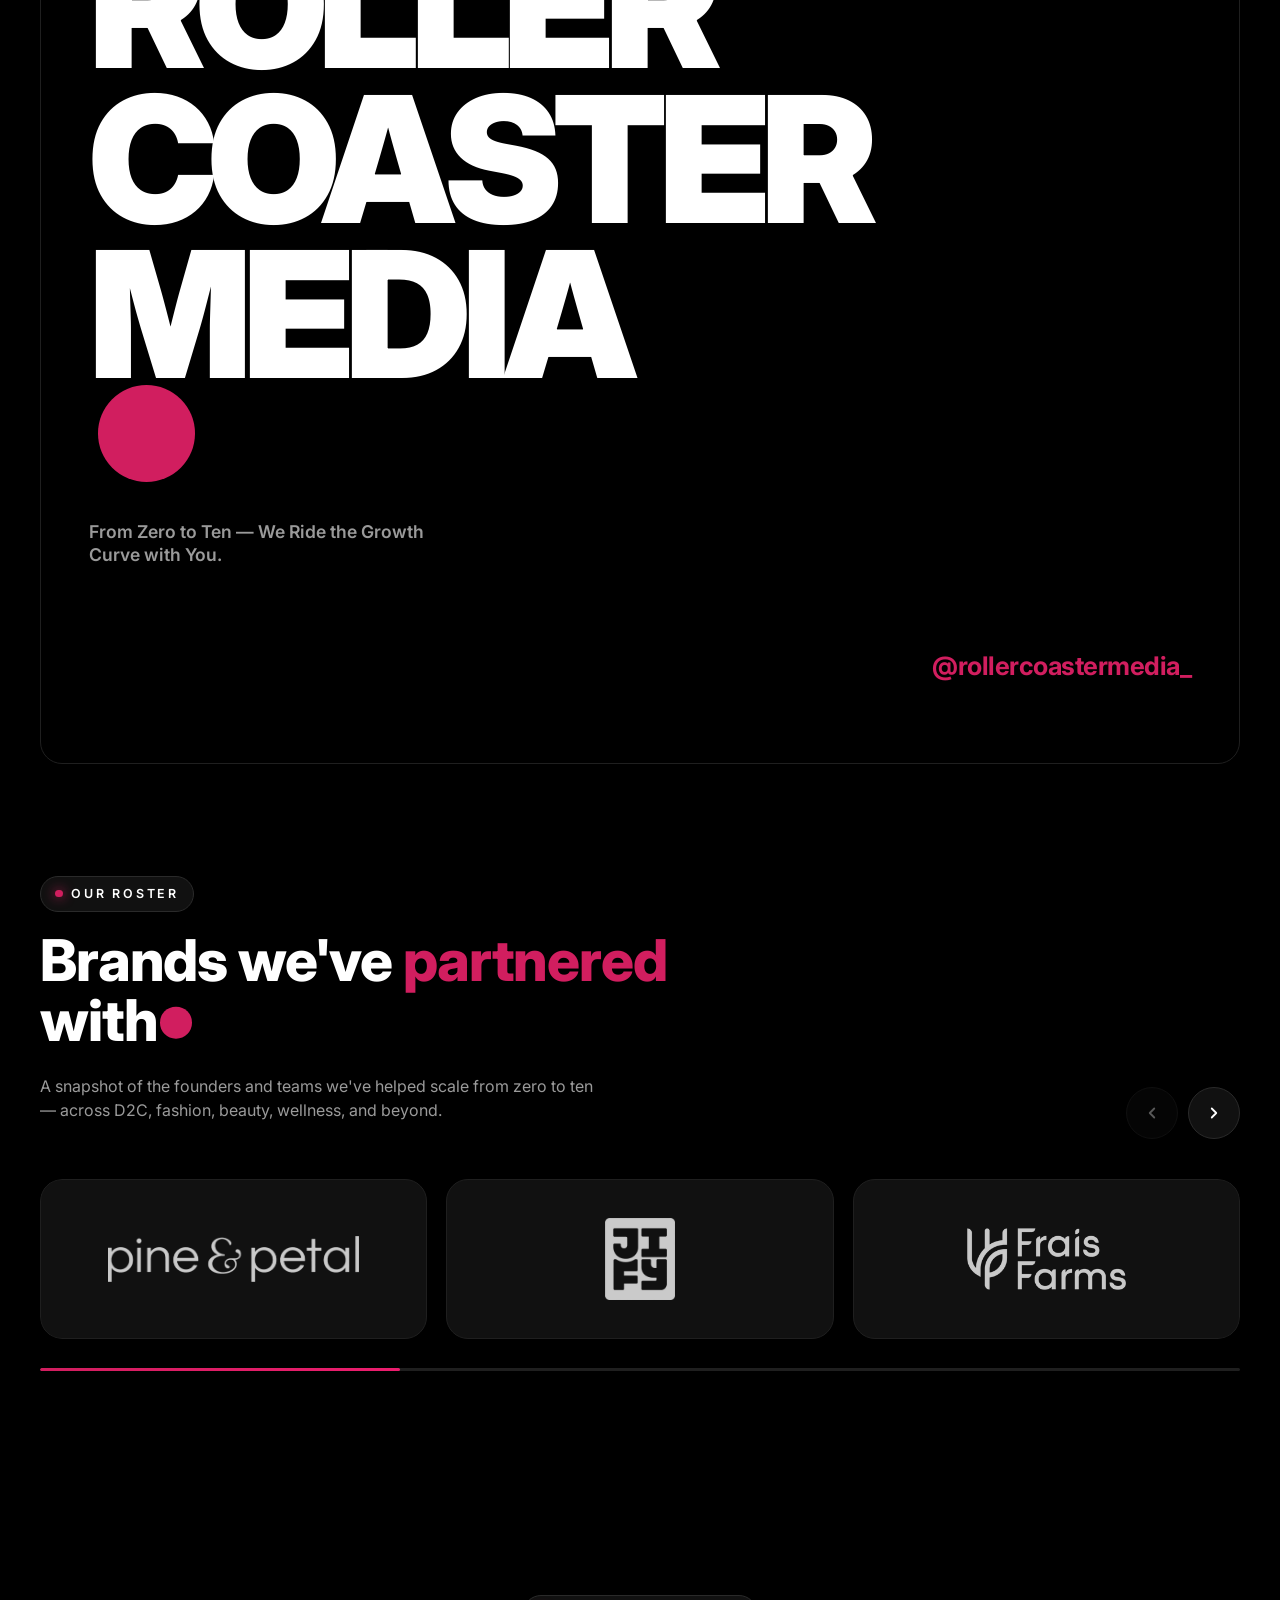
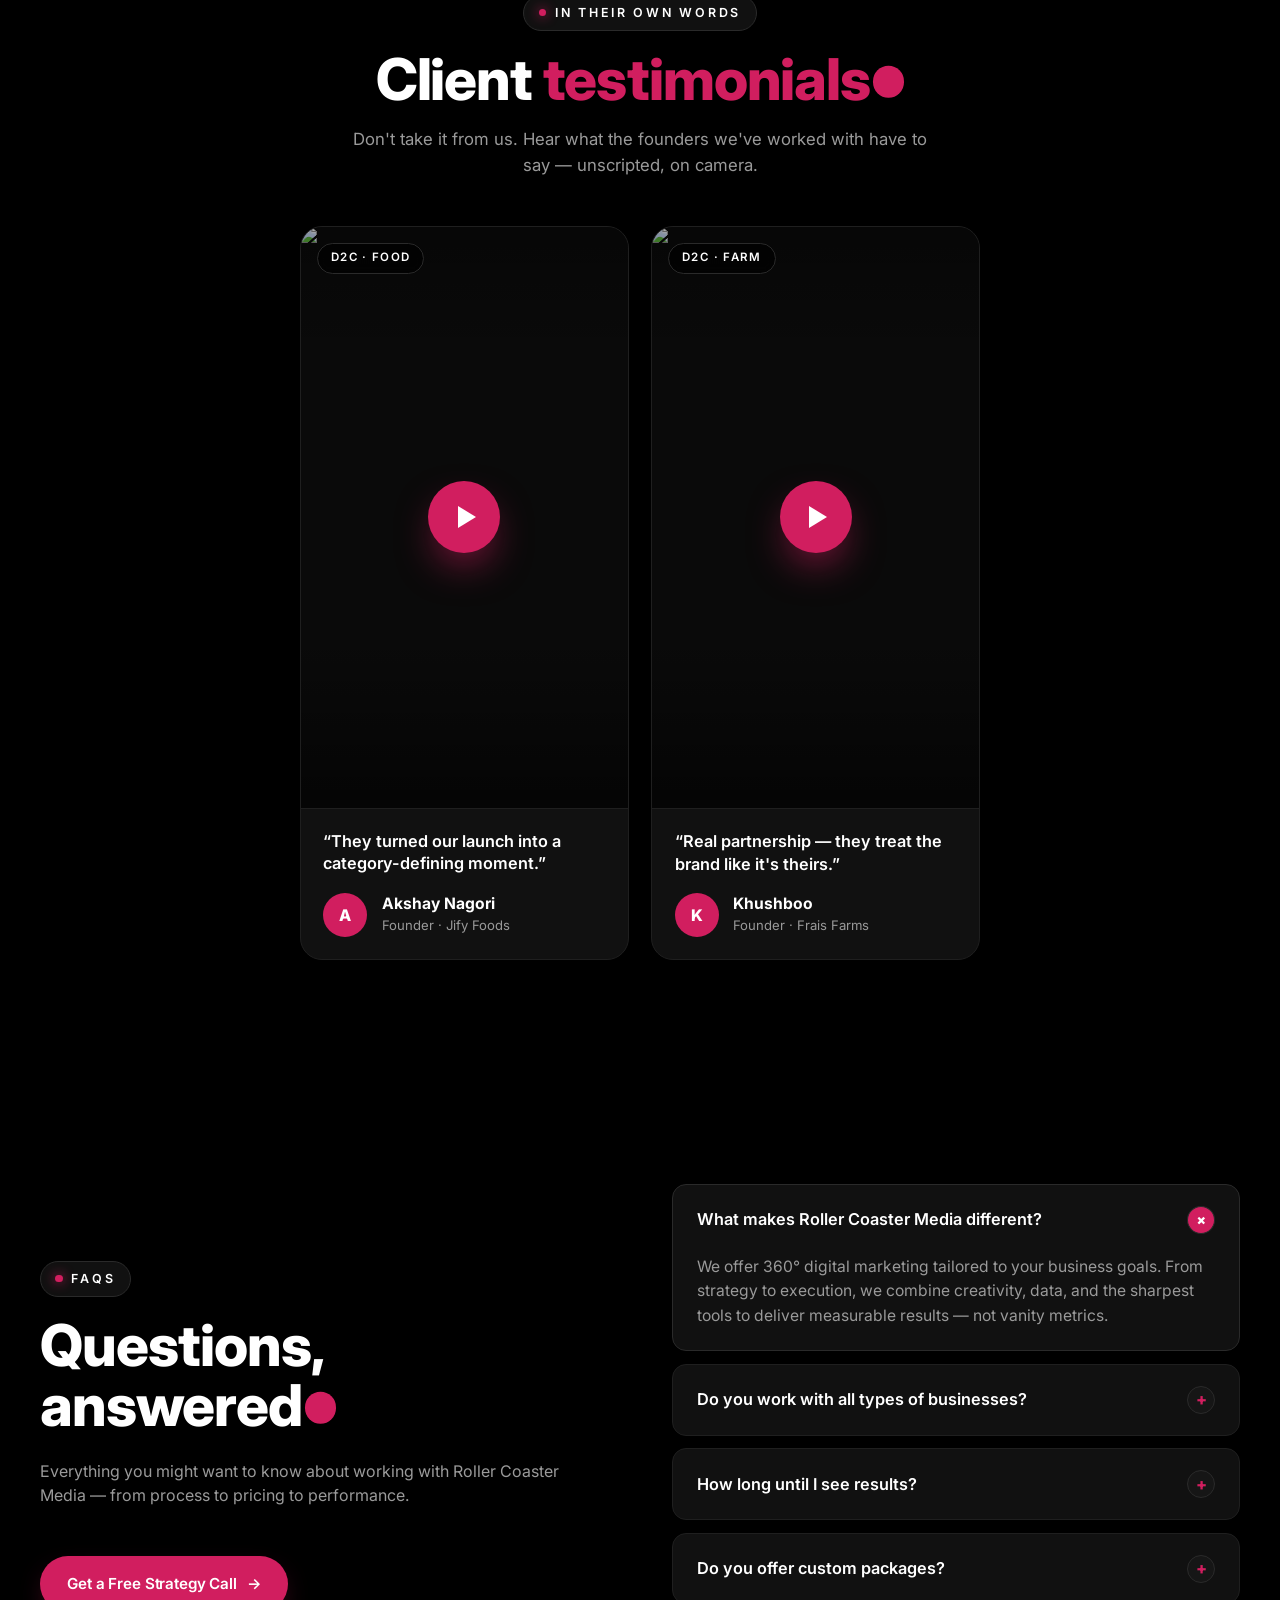
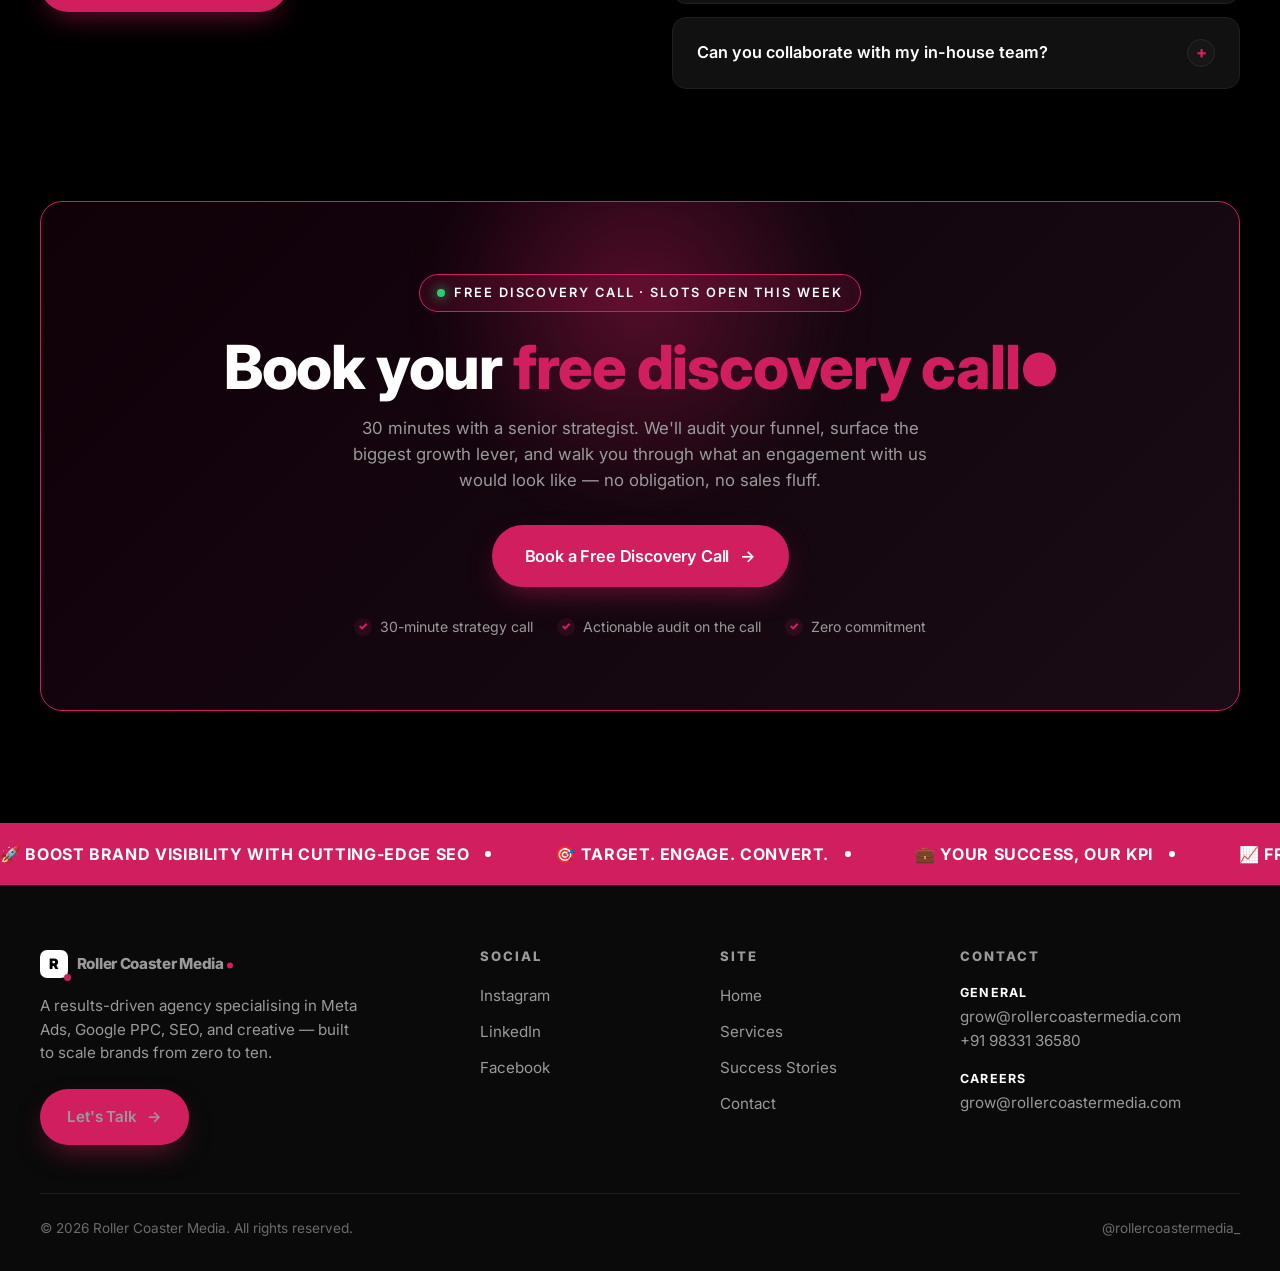
==== commit 04fd97fc: "Add files via upload" ====
--- a/index.html
+++ b/index.html
@@ -49,7 +49,6 @@
             <li><a href="contact.html">Contact</a></li>
         </ul>
         <div class="nav-cta">
-            <a href="contact.html" class="btn btn-primary">Let's Talk <span class="arrow">→</span></a>
             <button class="menu-toggle" aria-label="Open menu">
                 <svg width="20" height="20" viewBox="0 0 24 24" fill="none" stroke="currentColor" stroke-width="2.2"><path d="M4 7h16M4 12h16M4 17h16"/></svg>
             </button>
